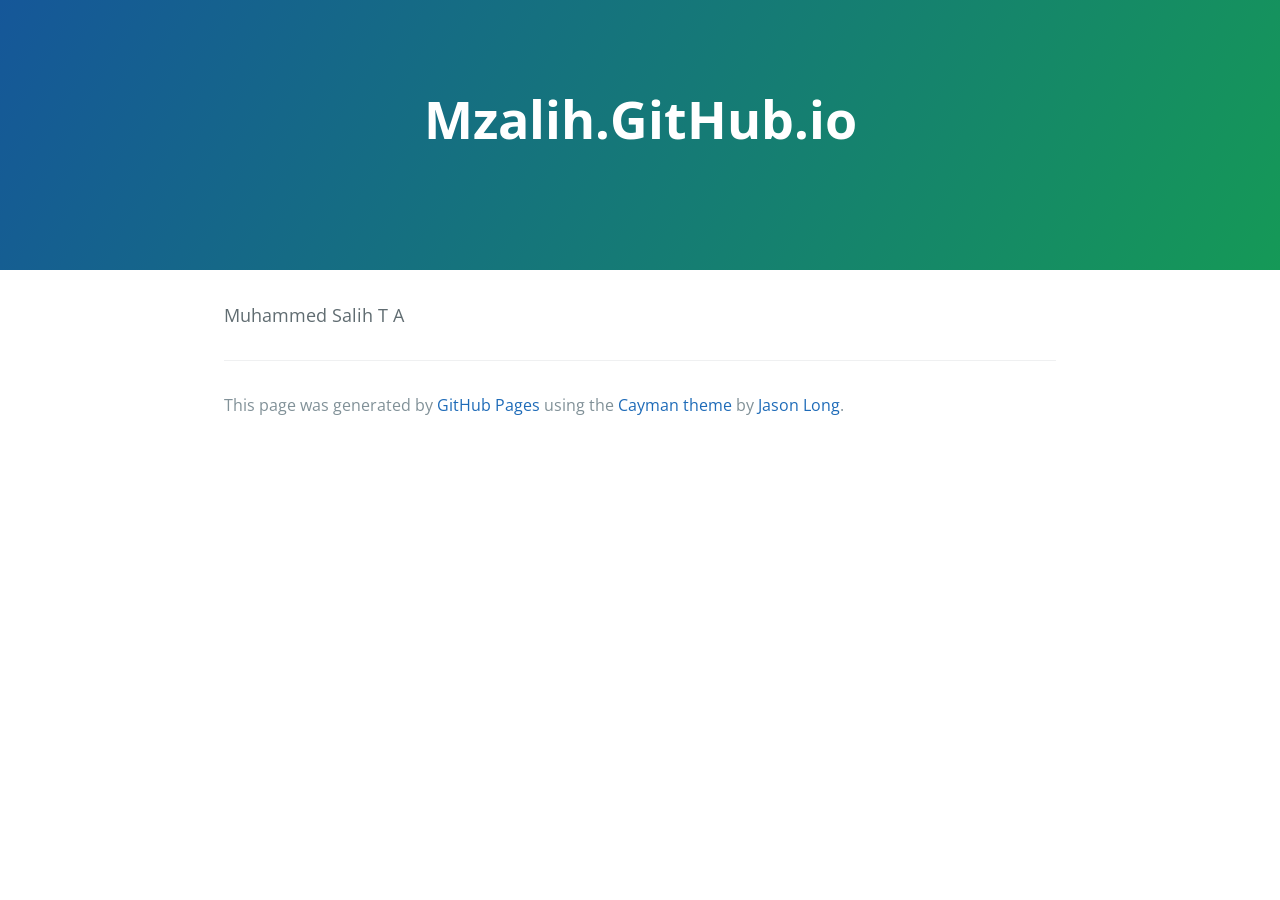
==== index.html @ c472699a "Replace master branch with page content via GitHub" ====
<!DOCTYPE html>
<html lang="en-us">
  <head>
    <meta charset="UTF-8">
    <title>Mzalih.GitHub.io by mzalih</title>
    <meta name="viewport" content="width=device-width, initial-scale=1">
    <link rel="stylesheet" type="text/css" href="stylesheets/normalize.css" media="screen">
    <link href='https://fonts.googleapis.com/css?family=Open+Sans:400,700' rel='stylesheet' type='text/css'>
    <link rel="stylesheet" type="text/css" href="stylesheets/stylesheet.css" media="screen">
    <link rel="stylesheet" type="text/css" href="stylesheets/github-light.css" media="screen">
  </head>
  <body>
    <section class="page-header">
      <h1 class="project-name">Mzalih.GitHub.io</h1>
      <h2 class="project-tagline"></h2>
    </section>

    <section class="main-content">
      <p>Muhammed Salih T A</p>

      <footer class="site-footer">

        <span class="site-footer-credits">This page was generated by <a href="https://pages.github.com">GitHub Pages</a> using the <a href="https://github.com/jasonlong/cayman-theme">Cayman theme</a> by <a href="https://twitter.com/jasonlong">Jason Long</a>.</span>
      </footer>

    </section>

  
  </body>
</html>
---- stylesheets/stylesheet.css ----
* {
  box-sizing: border-box; }

body {
  padding: 0;
  margin: 0;
  font-family: "Open Sans", "Helvetica Neue", Helvetica, Arial, sans-serif;
  font-size: 16px;
  line-height: 1.5;
  color: #606c71; }

a {
  color: #1e6bb8;
  text-decoration: none; }
  a:hover {
    text-decoration: underline; }

.btn {
  display: inline-block;
  margin-bottom: 1rem;
  color: rgba(255, 255, 255, 0.7);
  background-color: rgba(255, 255, 255, 0.08);
  border-color: rgba(255, 255, 255, 0.2);
  border-style: solid;
  border-width: 1px;
  border-radius: 0.3rem;
  transition: color 0.2s, background-color 0.2s, border-color 0.2s; }
  .btn + .btn {
    margin-left: 1rem; }

.btn:hover {
  color: rgba(255, 255, 255, 0.8);
  text-decoration: none;
  background-color: rgba(255, 255, 255, 0.2);
  border-color: rgba(255, 255, 255, 0.3); }

@media screen and (min-width: 64em) {
  .btn {
    padding: 0.75rem 1rem; } }

@media screen and (min-width: 42em) and (max-width: 64em) {
  .btn {
    padding: 0.6rem 0.9rem;
    font-size: 0.9rem; } }

@media screen and (max-width: 42em) {
  .btn {
    display: block;
    width: 100%;
    padding: 0.75rem;
    font-size: 0.9rem; }
    .btn + .btn {
      margin-top: 1rem;
      margin-left: 0; } }

.page-header {
  color: #fff;
  text-align: center;
  background-color: #159957;
  background-image: linear-gradient(120deg, #155799, #159957); }

@media screen and (min-width: 64em) {
  .page-header {
    padding: 5rem 6rem; } }

@media screen and (min-width: 42em) and (max-width: 64em) {
  .page-header {
    padding: 3rem 4rem; } }

@media screen and (max-width: 42em) {
  .page-header {
    padding: 2rem 1rem; } }

.project-name {
  margin-top: 0;
  margin-bottom: 0.1rem; }

@media screen and (min-width: 64em) {
  .project-name {
    font-size: 3.25rem; } }

@media screen and (min-width: 42em) and (max-width: 64em) {
  .project-name {
    font-size: 2.25rem; } }

@media screen and (max-width: 42em) {
  .project-name {
    font-size: 1.75rem; } }

.project-tagline {
  margin-bottom: 2rem;
  font-weight: normal;
  opacity: 0.7; }

@media screen and (min-width: 64em) {
  .project-tagline {
    font-size: 1.25rem; } }

@media screen and (min-width: 42em) and (max-width: 64em) {
  .project-tagline {
    font-size: 1.15rem; } }

@media screen and (max-width: 42em) {
  .project-tagline {
    font-size: 1rem; } }

.main-content :first-child {
  margin-top: 0; }
.main-content img {
  max-width: 100%; }
.main-content h1, .main-content h2, .main-content h3, .main-content h4, .main-content h5, .main-content h6 {
  margin-top: 2rem;
  margin-bottom: 1rem;
  font-weight: normal;
  color: #159957; }
.main-content p {
  margin-bottom: 1em; }
.main-content code {
  padding: 2px 4px;
  font-family: Consolas, "Liberation Mono", Menlo, Courier, monospace;
  font-size: 0.9rem;
  color: #383e41;
  background-color: #f3f6fa;
  border-radius: 0.3rem; }
.main-content pre {
  padding: 0.8rem;
  margin-top: 0;
  margin-bottom: 1rem;
  font: 1rem Consolas, "Liberation Mono", Menlo, Courier, monospace;
  color: #567482;
  word-wrap: normal;
  background-color: #f3f6fa;
  border: solid 1px #dce6f0;
  border-radius: 0.3rem; }
  .main-content pre > code {
    padding: 0;
    margin: 0;
    font-size: 0.9rem;
    color: #567482;
    word-break: normal;
    white-space: pre;
    background: transparent;
    border: 0; }
.main-content .highlight {
  margin-bottom: 1rem; }
  .main-content .highlight pre {
    margin-bottom: 0;
    word-break: normal; }
.main-content .highlight pre, .main-content pre {
  padding: 0.8rem;
  overflow: auto;
  font-size: 0.9rem;
  line-height: 1.45;
  border-radius: 0.3rem; }
.main-content pre code, .main-content pre tt {
  display: inline;
  max-width: initial;
  padding: 0;
  margin: 0;
  overflow: initial;
  line-height: inherit;
  word-wrap: normal;
  background-color: transparent;
  border: 0; }
  .main-content pre code:before, .main-content pre code:after, .main-content pre tt:before, .main-content pre tt:after {
    content: normal; }
.main-content ul, .main-content ol {
  margin-top: 0; }
.main-content blockquote {
  padding: 0 1rem;
  margin-left: 0;
  color: #819198;
  border-left: 0.3rem solid #dce6f0; }
  .main-content blockquote > :first-child {
    margin-top: 0; }
  .main-content blockquote > :last-child {
    margin-bottom: 0; }
.main-content table {
  display: block;
  width: 100%;
  overflow: auto;
  word-break: normal;
  word-break: keep-all; }
  .main-content table th {
    font-weight: bold; }
  .main-content table th, .main-content table td {
    padding: 0.5rem 1rem;
    border: 1px solid #e9ebec; }
.main-content dl {
  padding: 0; }
  .main-content dl dt {
    padding: 0;
    margin-top: 1rem;
    font-size: 1rem;
    font-weight: bold; }
  .main-content dl dd {
    padding: 0;
    margin-bottom: 1rem; }
.main-content hr {
  height: 2px;
  padding: 0;
  margin: 1rem 0;
  background-color: #eff0f1;
  border: 0; }

@media screen and (min-width: 64em) {
  .main-content {
    max-width: 64rem;
    padding: 2rem 6rem;
    margin: 0 auto;
    font-size: 1.1rem; } }

@media screen and (min-width: 42em) and (max-width: 64em) {
  .main-content {
    padding: 2rem 4rem;
    font-size: 1.1rem; } }

@media screen and (max-width: 42em) {
  .main-content {
    padding: 2rem 1rem;
    font-size: 1rem; } }

.site-footer {
  padding-top: 2rem;
  margin-top: 2rem;
  border-top: solid 1px #eff0f1; }

.site-footer-owner {
  display: block;
  font-weight: bold; }

.site-footer-credits {
  color: #819198; }

@media screen and (min-width: 64em) {
  .site-footer {
    font-size: 1rem; } }

@media screen and (min-width: 42em) and (max-width: 64em) {
  .site-footer {
    font-size: 1rem; } }

@media screen and (max-width: 42em) {
  .site-footer {
    font-size: 0.9rem; } }
---- stylesheets/github-light.css ----
/*
The MIT License (MIT)

Copyright (c) 2015 GitHub, Inc.

Permission is hereby granted, free of charge, to any person obtaining a copy
of this software and associated documentation files (the "Software"), to deal
in the Software without restriction, including without limitation the rights
to use, copy, modify, merge, publish, distribute, sublicense, and/or sell
copies of the Software, and to permit persons to whom the Software is
furnished to do so, subject to the following conditions:

The above copyright notice and this permission notice shall be included in all
copies or substantial portions of the Software.

THE SOFTWARE IS PROVIDED "AS IS", WITHOUT WARRANTY OF ANY KIND, EXPRESS OR
IMPLIED, INCLUDING BUT NOT LIMITED TO THE WARRANTIES OF MERCHANTABILITY,
FITNESS FOR A PARTICULAR PURPOSE AND NONINFRINGEMENT. IN NO EVENT SHALL THE
AUTHORS OR COPYRIGHT HOLDERS BE LIABLE FOR ANY CLAIM, DAMAGES OR OTHER
LIABILITY, WHETHER IN AN ACTION OF CONTRACT, TORT OR OTHERWISE, ARISING FROM,
OUT OF OR IN CONNECTION WITH THE SOFTWARE OR THE USE OR OTHER DEALINGS IN THE
SOFTWARE.

*/

.pl-c /* comment */ {
  color: #969896;
}

.pl-c1      /* constant, markup.raw, meta.diff.header, meta.module-reference, meta.property-name, support, support.constant, support.variable, variable.other.constant */,
.pl-s .pl-v /* string variable */ {
  color: #0086b3;
}

.pl-e  /* entity */,
.pl-en /* entity.name */ {
  color: #795da3;
}

.pl-s .pl-s1 /* string source */,
.pl-smi      /* storage.modifier.import, storage.modifier.package, storage.type.java, variable.other, variable.parameter.function */ {
  color: #333;
}

.pl-ent /* entity.name.tag */ {
  color: #63a35c;
}

.pl-k /* keyword, storage, storage.type */ {
  color: #a71d5d;
}

.pl-pds              /* punctuation.definition.string, string.regexp.character-class */,
.pl-s                /* string */,
.pl-s .pl-pse .pl-s1 /* string punctuation.section.embedded source */,
.pl-sr               /* string.regexp */,
.pl-sr .pl-cce       /* string.regexp constant.character.escape */,
.pl-sr .pl-sra       /* string.regexp string.regexp.arbitrary-repitition */,
.pl-sr .pl-sre       /* string.regexp source.ruby.embedded */ {
  color: #183691;
}

.pl-v /* variable */ {
  color: #ed6a43;
}

.pl-id /* invalid.deprecated */ {
  color: #b52a1d;
}

.pl-ii /* invalid.illegal */ {
  background-color: #b52a1d;
  color: #f8f8f8;
}

.pl-sr .pl-cce /* string.regexp constant.character.escape */ {
  color: #63a35c;
  font-weight: bold;
}

.pl-ml /* markup.list */ {
  color: #693a17;
}

.pl-mh        /* markup.heading */,
.pl-mh .pl-en /* markup.heading entity.name */,
.pl-ms        /* meta.separator */ {
  color: #1d3e81;
  font-weight: bold;
}

.pl-mq /* markup.quote */ {
  color: #008080;
}

.pl-mi /* markup.italic */ {
  color: #333;
  font-style: italic;
}

.pl-mb /* markup.bold */ {
  color: #333;
  font-weight: bold;
}

.pl-md /* markup.deleted, meta.diff.header.from-file */ {
  background-color: #ffecec;
  color: #bd2c00;
}

.pl-mi1 /* markup.inserted, meta.diff.header.to-file */ {
  background-color: #eaffea;
  color: #55a532;
}

.pl-mdr /* meta.diff.range */ {
  color: #795da3;
  font-weight: bold;
}

.pl-mo /* meta.output */ {
  color: #1d3e81;
}
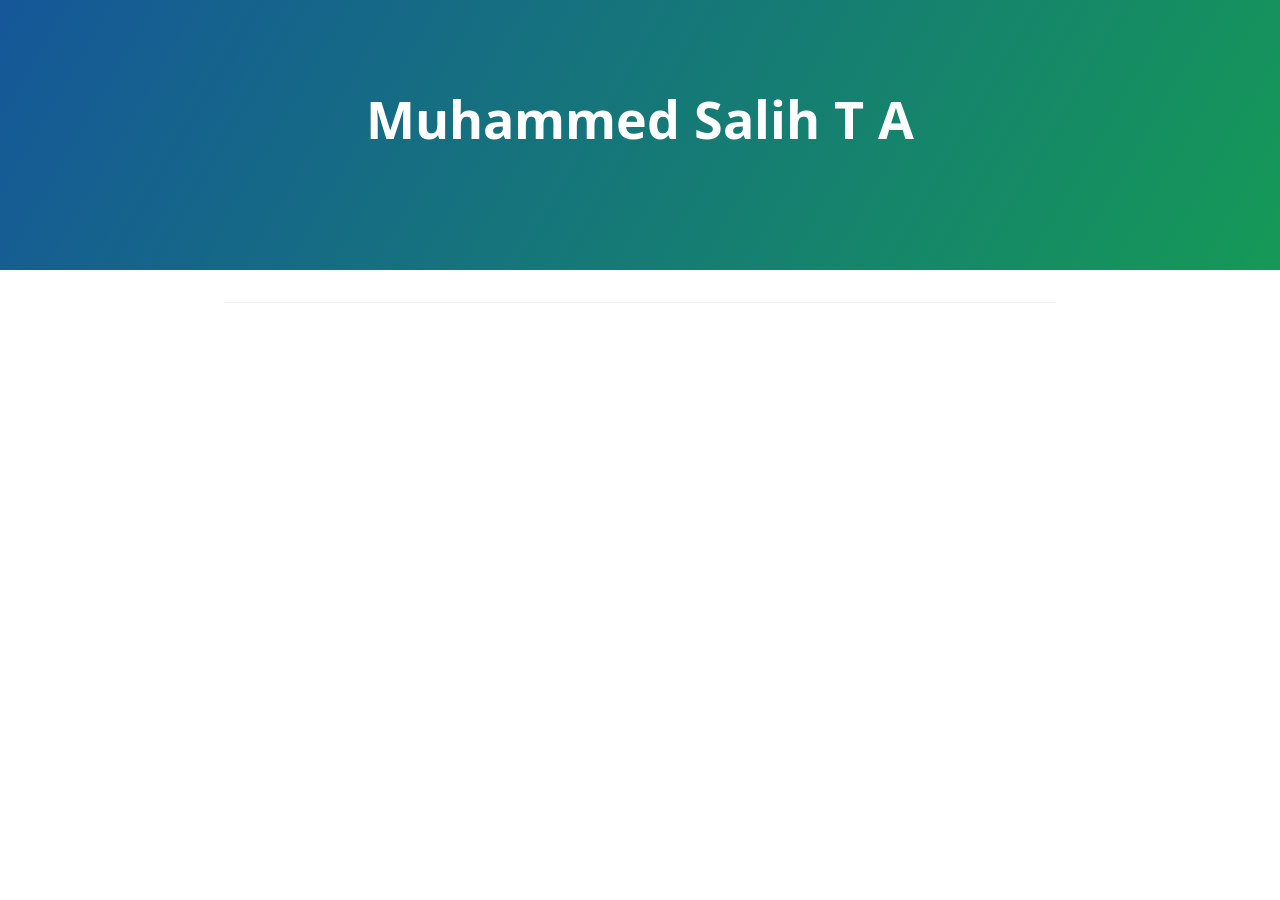
==== commit b3d79d7a: "Update index.html" ====
--- a/index.html
+++ b/index.html
@@ -11,16 +11,14 @@
   </head>
   <body>
     <section class="page-header">
-      <h1 class="project-name">Mzalih.GitHub.io</h1>
+      <h1 class="project-name">Muhammed Salih T A</h1>
       <h2 class="project-tagline"></h2>
     </section>
 
     <section class="main-content">
-      <p>Muhammed Salih T A</p>
-
+     
       <footer class="site-footer">
 
-        <span class="site-footer-credits">This page was generated by <a href="https://pages.github.com">GitHub Pages</a> using the <a href="https://github.com/jasonlong/cayman-theme">Cayman theme</a> by <a href="https://twitter.com/jasonlong">Jason Long</a>.</span>
       </footer>
 
     </section>
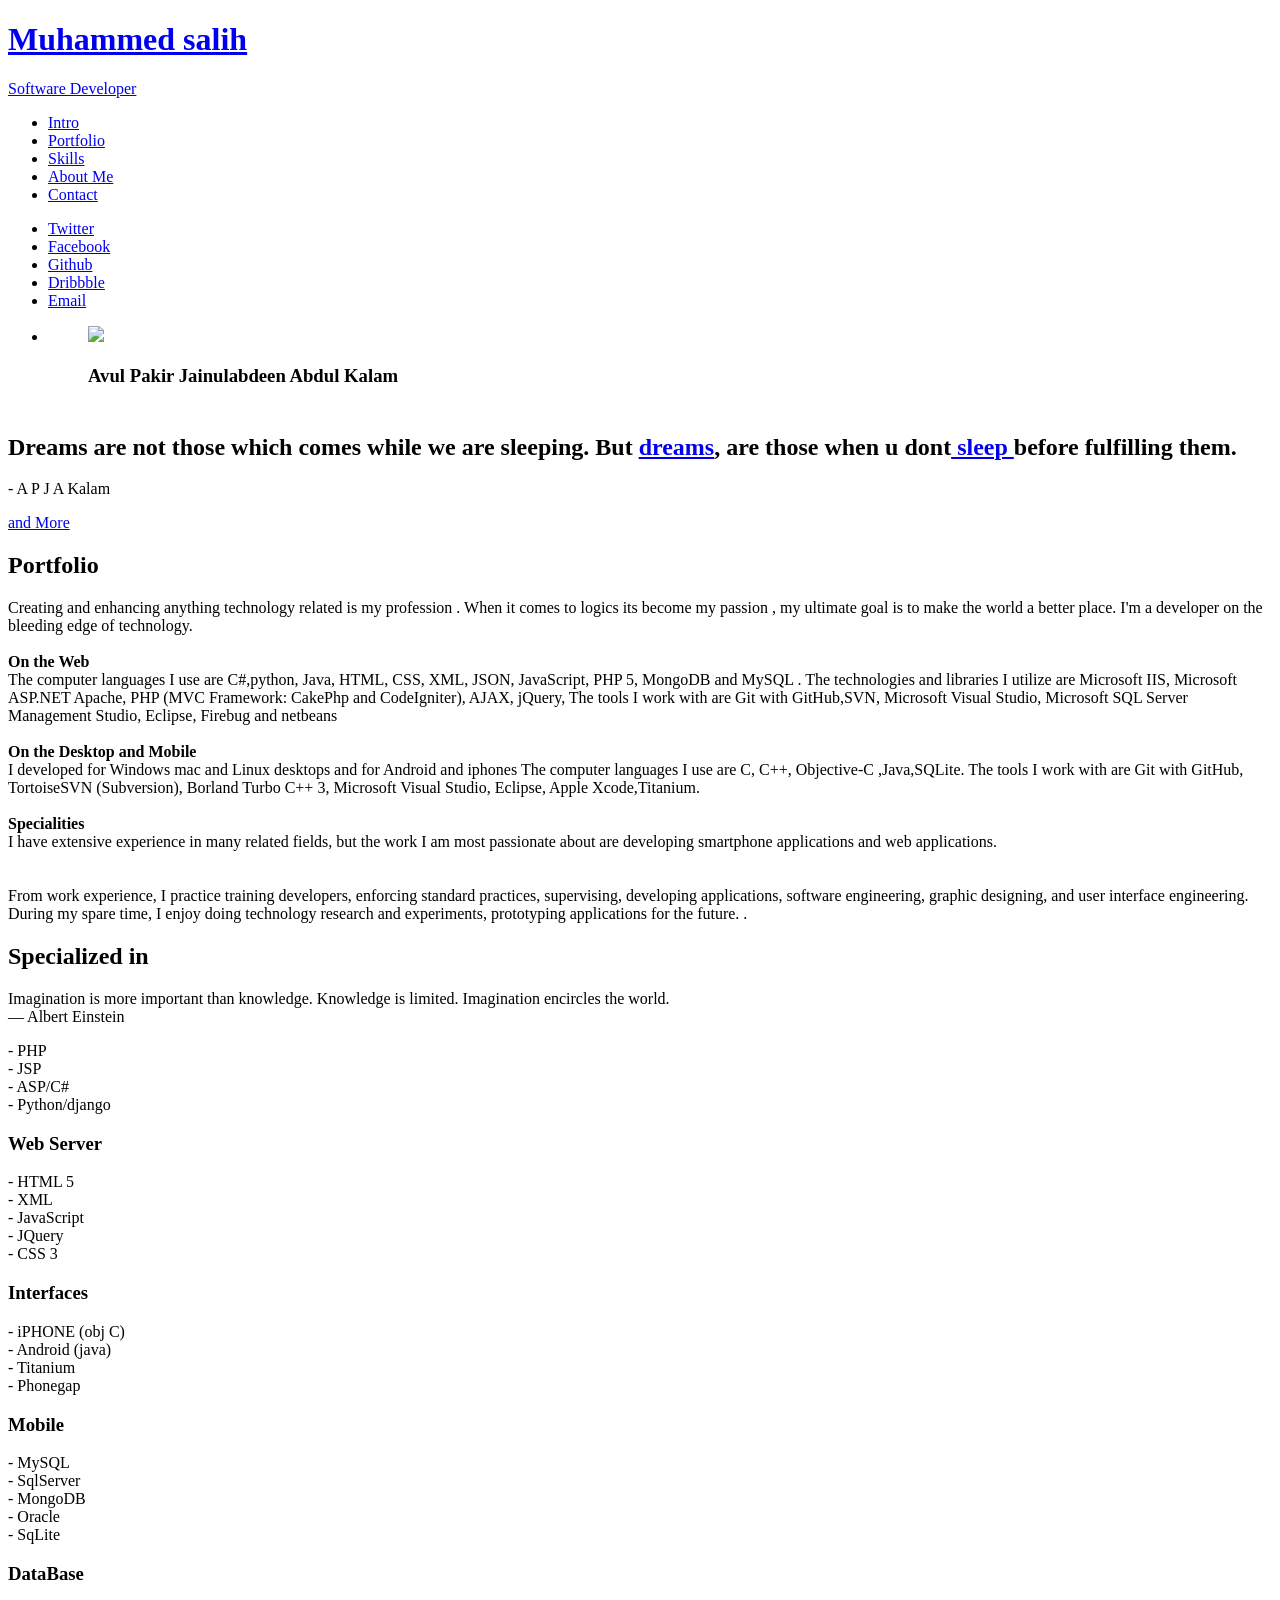
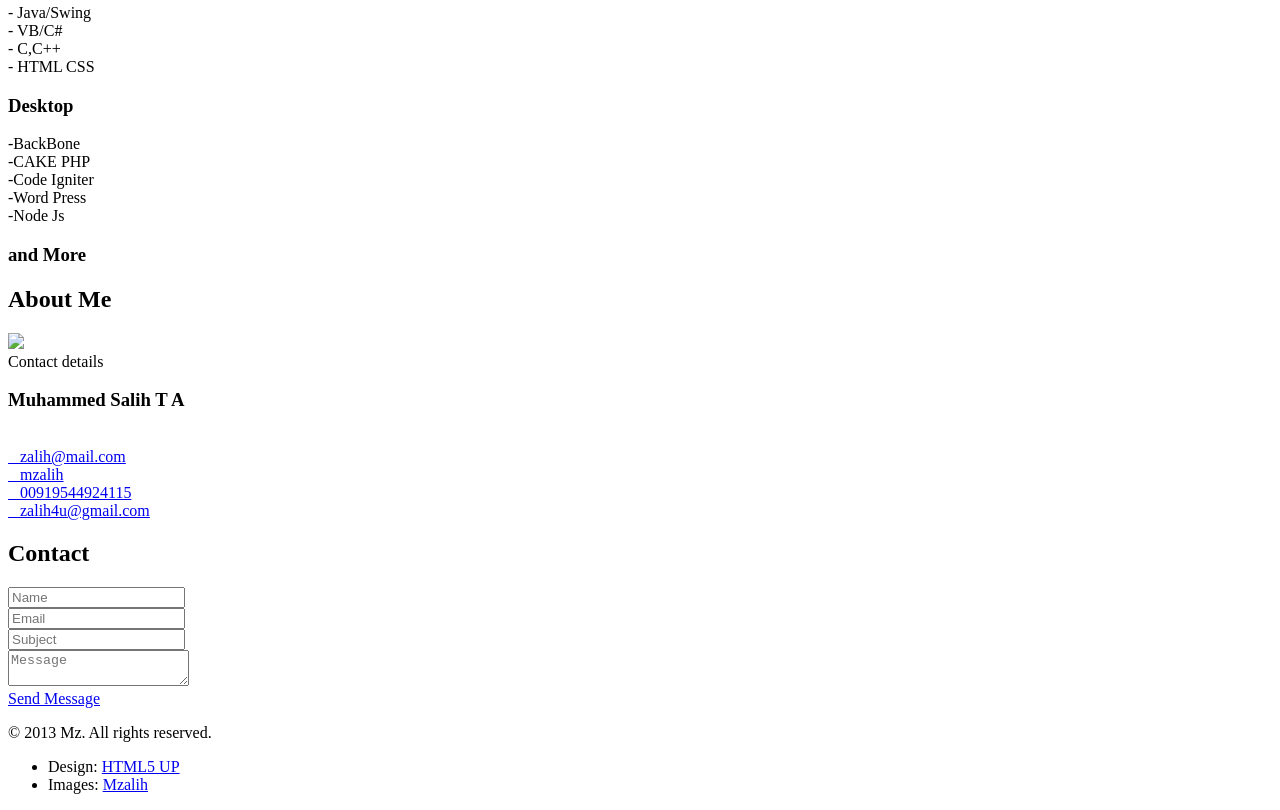
==== commit 7dacbb92: "Update index.html" ====
--- a/index.html
+++ b/index.html
@@ -1,28 +1,333 @@
-<!DOCTYPE html>
-<html lang="en-us">
-  <head>
-    <meta charset="UTF-8">
-    <title>Mzalih.GitHub.io by mzalih</title>
-    <meta name="viewport" content="width=device-width, initial-scale=1">
-    <link rel="stylesheet" type="text/css" href="stylesheets/normalize.css" media="screen">
-    <link href='https://fonts.googleapis.com/css?family=Open+Sans:400,700' rel='stylesheet' type='text/css'>
-    <link rel="stylesheet" type="text/css" href="stylesheets/stylesheet.css" media="screen">
-    <link rel="stylesheet" type="text/css" href="stylesheets/github-light.css" media="screen">
-  </head>
-  <body>
-    <section class="page-header">
-      <h1 class="project-name">Muhammed Salih T A</h1>
-      <h2 class="project-tagline"></h2>
-    </section>
-
-    <section class="main-content">
-     
-      <footer class="site-footer">
-
-      </footer>
-
-    </section>
-
-  
-  </body>
+<!DOCTYPE HTML>
+<!--
+	Prologue 1.1 by HTML5 UP
+	html5up.net | @n33co
+	Free for personal and commercial use under the CCA 3.0 license (html5up.net/license)
+-->
+<html background="#000">
+	<head>
+		<title>Muhammed Salih</title>
+		<meta http-equiv="content-type" content="text/html; charset=utf-8" />
+		<meta name="description" content="A passionate developers Portfolio" />
+		<meta name="keywords" content="zalih,Muhammed Zalih,Salih,Muhammed Salih,iphone Developer,Android Developer,Salu,Thanangattil" />
+		<link rel="apple-touch-icon" sizes="57x57" href="/apple-icon-57x57.png">
+<link rel="apple-touch-icon" sizes="60x60" href="/apple-icon-60x60.png">
+<link rel="apple-touch-icon" sizes="72x72" href="/apple-icon-72x72.png">
+<link rel="apple-touch-icon" sizes="76x76" href="/apple-icon-76x76.png">
+<link rel="apple-touch-icon" sizes="114x114" href="/apple-icon-114x114.png">
+<link rel="apple-touch-icon" sizes="120x120" href="/apple-icon-120x120.png">
+<link rel="apple-touch-icon" sizes="144x144" href="/apple-icon-144x144.png">
+<link rel="apple-touch-icon" sizes="152x152" href="/apple-icon-152x152.png">
+<link rel="apple-touch-icon" sizes="180x180" href="/apple-icon-180x180.png">
+<link rel="icon" type="image/png" sizes="192x192"  href="/android-icon-192x192.png">
+<link rel="icon" type="image/png" sizes="32x32" href="/favicon-32x32.png">
+<link rel="icon" type="image/png" sizes="96x96" href="/favicon-96x96.png">
+<link rel="icon" type="image/png" sizes="16x16" href="/favicon-16x16.png">
+<link rel="manifest" href="/manifest.json">
+<meta name="msapplication-TileColor" content="#ffffff">
+<meta name="msapplication-TileImage" content="/ms-icon-144x144.png">
+<meta name="theme-color" content="#000000">
+		<link href="http://fonts.googleapis.com/css?family=Source+Sans+Pro:200,300,400,600" rel="stylesheet" type="text/css" />
+		<!--[if lte IE 8]><script src="js/html5shiv.js"></script><![endif]-->
+        <link rel="stylesheet" type="text/css" href="css/component.css" />
+		<script src="js/modernizr.custom.js"></script>
+		<script src="js/jquery.min.js"></script>
+		<script src="js/skel.min.js"></script>
+		<script src="js/skel-panels.min.js"></script>
+		<script src="js/init.js"></script>
+		<noscript>
+			<link rel="stylesheet" href="css/skel-noscript.css" />
+			<link rel="stylesheet" href="css/style.css" />
+			<link rel="stylesheet" href="css/style-wide.css" />
+		</noscript>
+		<!--[if lte IE 9]><link rel="stylesheet" href="css/ie9.css" /><![endif]-->
+		<!--[if lte IE 8]><link rel="stylesheet" href="css/ie8.css" /><![endif]-->
+	</head>
+	<body>
+
+		<!-- Header -->
+			<div id="header" class="skel-panels-fixed">
+
+				<div class="top">
+
+					<!-- Logo -->
+						<div id="logo"><a href="#top"><!--
+							<span class="image avatar48"><img src="images/avatar.jpg" alt="" /></span>-->
+							<h1 id="title">Muhammed salih</h1>
+							<span class="byline">Software Developer</span></a>
+						</div>
+
+					<!-- Nav -->
+						<nav id="nav">
+							<ul>
+								<li><a href="#top" id="top-link" class="skel-panels-ignoreHref"><span class="fa fa-home">Intro</span></a></li>
+								<li><a href="#portfolio" id="portfolio-link" class="skel-panels-ignoreHref"><span class="fa fa-th">Portfolio</span></a></li>
+                                <li><a href="#skills" id="skills-link" class="skel-panels-ignoreHref"><span class="fa fa-pencil">Skills</span></a></li>
+								<li><a href="#about" id="about-link" class="skel-panels-ignoreHref"><span class="fa fa-user">About Me</span></a></li>
+								<li><a href="#contact" id="contact-link" class="skel-panels-ignoreHref"><span class="fa fa-envelope">Contact</span></a></li>
+							</ul>
+						</nav>
+						
+				</div>
+				
+				<div class="bottom">
+
+					<!-- Social Icons -->
+						<ul class="icons">
+							<li><a href="http://twitter.com/mzalih" class="fa fa-twitter solo"><span>Twitter</span></a></li>
+							<li><a href="http://facebook.com/mzalih" class="fa fa-facebook solo"><span>Facebook</span></a></li>
+							<li><a href="http://github.com/mzalih" class="fa fa-github solo"><span>Github</span></a></li>
+							<li><a href="http://linkedin.com/in/mzalih" class="fa fa-linkedin solo"><span>Dribbble</span></a></li>
+							<li><a href="mailto:zalih@mail.com" class="fa fa-envelope solo"><span>Email</span></a></li>
+						</ul>
+				
+				</div>
+			
+			</div>
+
+		<!-- Main -->
+			<div id="main">
+			
+				<!-- Intro -->
+					
+                <section id="top" class="one">
+						<div class="container">
+<div style="
+    max-height: 250px;
+">
+                            <ul class="image featured grid cs-style-3">
+				<li>
+					<figure>
+					<!-- <img src="images/pic08.jpg" > -->
+						<img src="images/kalam2.png" >
+						<figcaption><h3>Avul Pakir Jainulabdeen Abdul Kalam</h3>
+							<!-- <h3>Muhammed Salih T A</h3> -->
+							<span></span>
+						</figcaption>
+					</figure>
+				</li>
+				
+			</ul></div>
+
+							<header>
+								<h2 class="alt"><br>Dreams are not those which comes while we are <strong>sleeping</strong>. But <a href="http://blog.zalih.com">dreams</a>, are those when u 
+								dont<a href="http://plus.zalih.com"> sleep </a>before fulfilling them.</h2>
+							</header>
+							
+							<p>- A P J A Kalam</p>
+
+							<footer>
+								<a href="#portfolio" class="button scrolly">and More</a>
+							</footer>
+
+						</div>
+					</section>
+					
+				<!-- Portfolio -->
+					<section id="portfolio" class="two">
+						<div class="container">
+					
+							<header>
+								<h2>Portfolio</h2>
+							</header>
+							
+							<p class ='left'>Creating and enhancing anything technology related is my profession . When it comes to logics its become my passion , my ultimate goal is to make the world a better place. I'm a developer on the bleeding edge of technology.
+<br><br>
+<strong> On the Web</strong>
+</br>
+The computer languages I use are C#,python, Java, HTML, CSS, XML, JSON, JavaScript, PHP 5, MongoDB and MySQL . The technologies and libraries I utilize are Microsoft IIS, Microsoft ASP.NET Apache, PHP (MVC Framework: CakePhp and CodeIgniter), AJAX, jQuery, The tools I work with are Git with GitHub,SVN, Microsoft Visual Studio, Microsoft SQL Server Management Studio, Eclipse, Firebug and netbeans
+
+<br><br>
+<strong >On the Desktop and Mobile</strong><br>
+
+I developed for Windows mac and Linux desktops and for Android and iphones The computer languages I use are C, C++, Objective-C ,Java,SQLite. The tools I work with are Git with GitHub, TortoiseSVN (Subversion), Borland Turbo C++ 3, Microsoft Visual Studio, Eclipse, Apple Xcode,Titanium.
+<br><br>
+<strong>
+Specialities</strong>
+</br>
+
+I have extensive experience in many related fields, but the work I am most passionate about are developing smartphone applications and web applications.
+<br><br>
+<strong></strong>
+</br>
+ From work experience, I practice training developers, enforcing standard practices, supervising, developing applications, software engineering, graphic designing, and user interface engineering. During my spare time, I enjoy doing technology research and experiments, prototyping applications for the future.
+.</p>
+ 
+						</div>
+					</section>
+
+
+				<!-- Skills Me -->
+					<section id="skills" class="three">
+						<div class="container">
+
+							<header>
+								<h2> Specialized in</h2>
+							</header>
+                            <p>Imagination is more important than knowledge. Knowledge is limited. Imagination encircles the world.<br>
+— Albert Einstein</p>
+							<div class="row">
+								<div class="4u">
+									<article class="item">
+                                      
+                                        - PHP <br>
+
+                                        - JSP <br>
+
+                                        - ASP/C# <br>
+
+                                        - Python/django 
+                                        
+										<header>
+											<h3>Web Server</h3>
+										</header>
+									</article>
+									<article class="item">
+										- HTML 5<br>
+
+                                        - XML<br>
+
+                                        - JavaScript<br>
+
+                                        - JQuery<br>
+
+                                        - CSS 3<br>
+										<header>
+											<h3>Interfaces</h3>
+										</header>
+									</article>
+								</div>
+								<div class="4u">
+									<article class="item">
+										- iPHONE (obj C)<br>
+                                        - Android (java)<br>
+                                        - Titanium<br>
+                                        - Phonegap<br>
+										<header>
+											<h3>Mobile</h3>
+										</header>
+									</article>
+                                    <article class="item">
+										- MySQL<br>
+
+                                        - SqlServer<br>
+
+                                        - MongoDB<br>
+
+                                        - Oracle<br>
+
+                                        - SqLite<br>
+										<header>
+											<h3>DataBase</h3>
+										</header>
+									</article>
+									
+								</div>
+								<div class="4u">
+									<article class="item">
+										- Java/Swing <br>
+
+                                        - VB/C#<br>
+
+                                        - C,C++<br>
+                                        - HTML CSS
+										<header>
+											<h3>Desktop</h3>
+										</header>
+									</article>
+									<article class="item">
+										-BackBone<br>
+                                        -CAKE PHP<br>
+                                        -Code Igniter<br>
+                                        -Word Press<br>
+                                        -Node Js<br>
+                                        
+										<header>
+											<h3>and More</h3>
+										</header>
+									</article>
+								</div>
+							</div>
+
+						</div>
+					</section>
+
+
+				<!-- About Me -->
+					<section id="about" class="four">
+						<div class="container">
+
+							<header>
+								<h2>About Me</h2>
+							</header>
+
+							
+							<div class="row half">
+                            	<div class="4u">    <article class="item">
+                            <img src="images/avatar.png"
+         onmouseover="this.src='images/avatar.jpg'"
+         onmouseout="this.src='images/avatar.png'">
+    </img></article></div>
+							<div class="8u" >	<article class="item">
+                                <header>Contact details</header>
+  <h3>Muhammed Salih T A</h3> <br>
+<a href="mailto:zalih@mail.com" class="fa fa-envelope solo"> &nbsp;&nbsp; zalih@mail.com</a><br>
+<a href="skype:mzalih?chat" class="fa fa-skype solo"> &nbsp;&nbsp; mzalih</a><br>
+<a href="tel://00919544924115" class="fa fa-phone solo"> &nbsp;&nbsp; 00919544924115</a><br>
+<a href="mailto:zalih4u@gmail.com" class="fa fa-exchange solo"> &nbsp;&nbsp;
+ zalih4u@gmail.com	</a></article></div></div>
+
+						</div>
+					</section>
+			
+				<!-- Contact -->
+					<section id="contact" class="five">
+						<div class="container">
+
+							<header>
+								<h2>Contact</h2>
+							</header>
+
+							
+							
+							<form method="post" action="contact.php">
+								<div class="row half">
+									<div class="6u"><input type="text" class="text" name="name" placeholder="Name" /></div>
+									<div class="6u"><input type="text" class="text" name="email" placeholder="Email" /></div>
+                                    </div>
+								<div class="row half">
+                                    <div class="12u"><input type="text" class="text" name="subject" placeholder="Subject" /></div>
+								</div>
+								<div class="row half">
+									<div class="12u">
+										<textarea name="message" placeholder="Message"></textarea>
+									</div>
+								</div>
+								<div class="row">
+									<div class="12u">
+										<a href="#" class="button submit">Send Message</a>
+									</div>
+								</div>
+							</form>
+
+						</div>
+					</section>
+			
+			</div>
+
+		<!-- Footer -->
+			<div id="footer">
+			<script src="js/toucheffects.js"></script>	
+				<!-- Copyright -->
+					<div class="copyright">
+						<p>&copy; 2013 Mz. All rights reserved.</p>
+						<ul class="menu">
+							<li>Design: <a href="http://html5up.net">HTML5 UP</a></li>
+							<li>Images: <a href="#">Mzalih</a></li>
+						</ul>
+					</div>
+				
+			</div>
+
+	</body>
 </html>
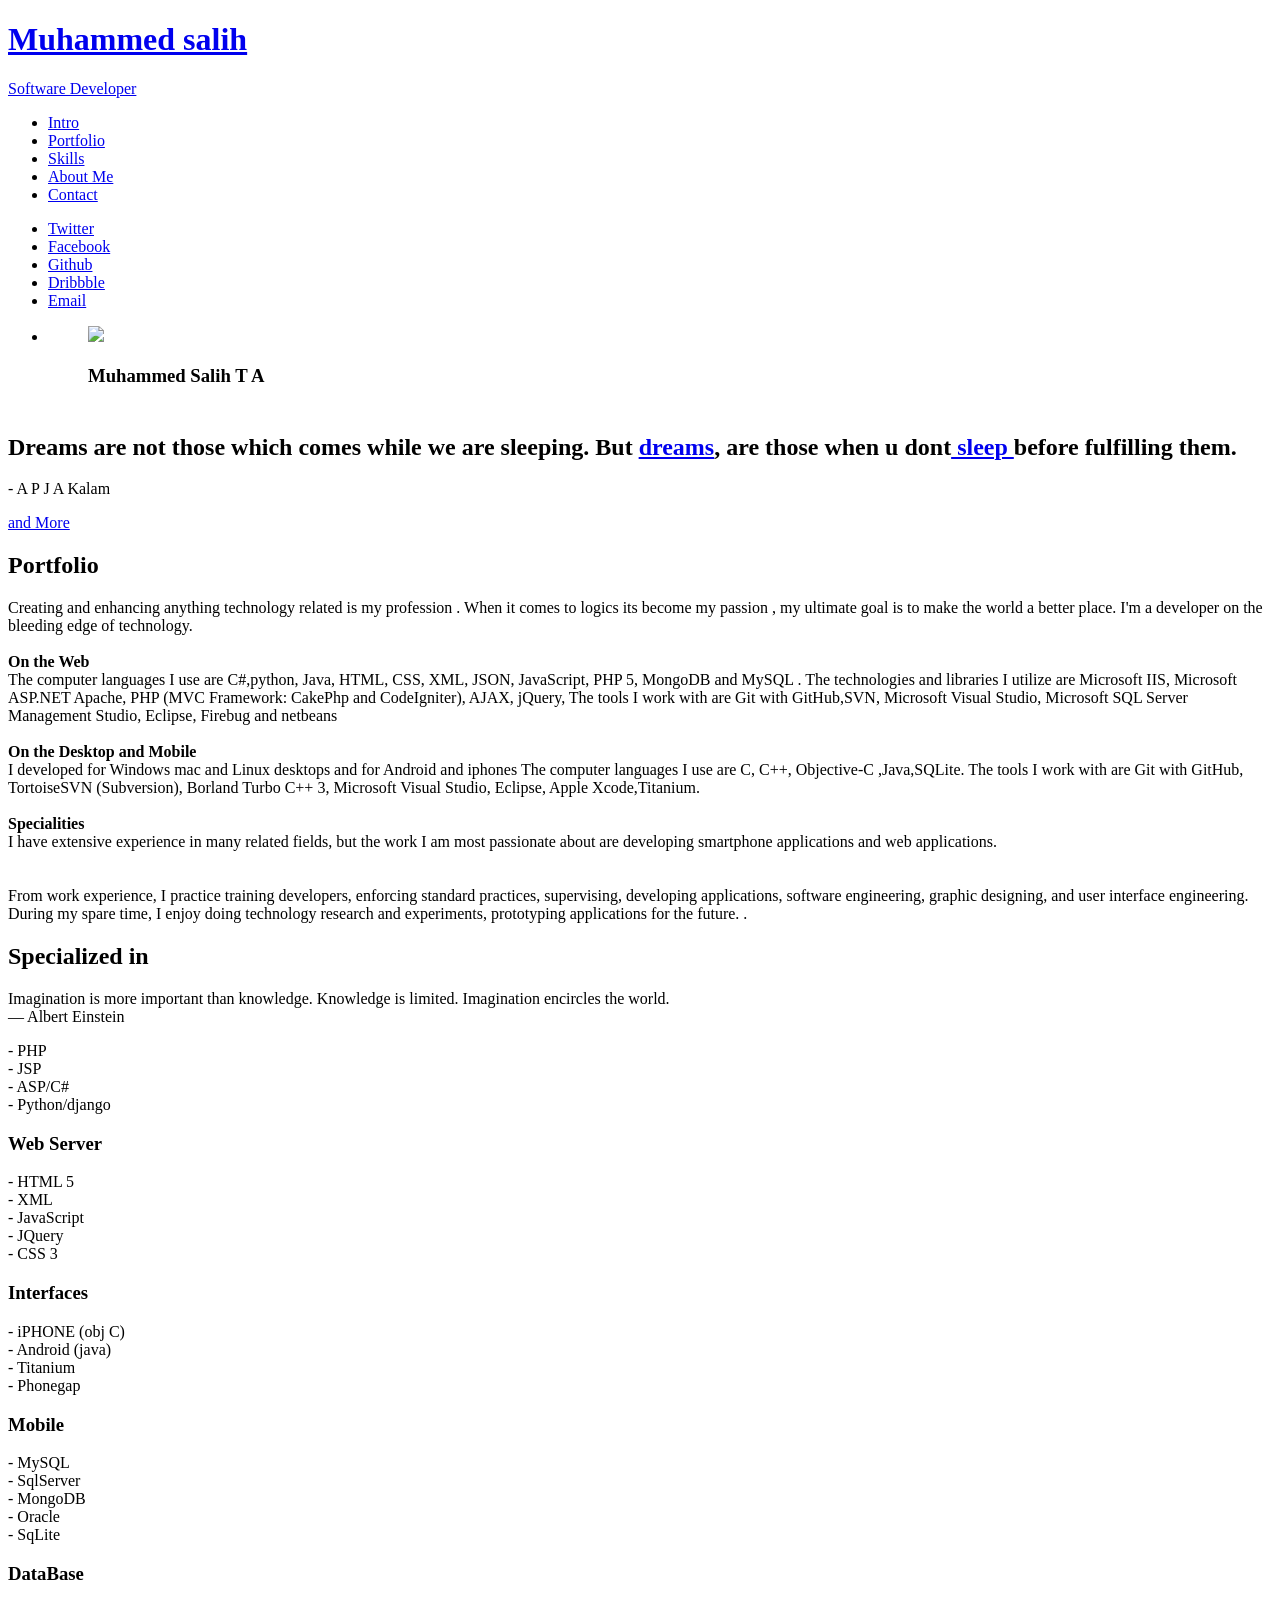
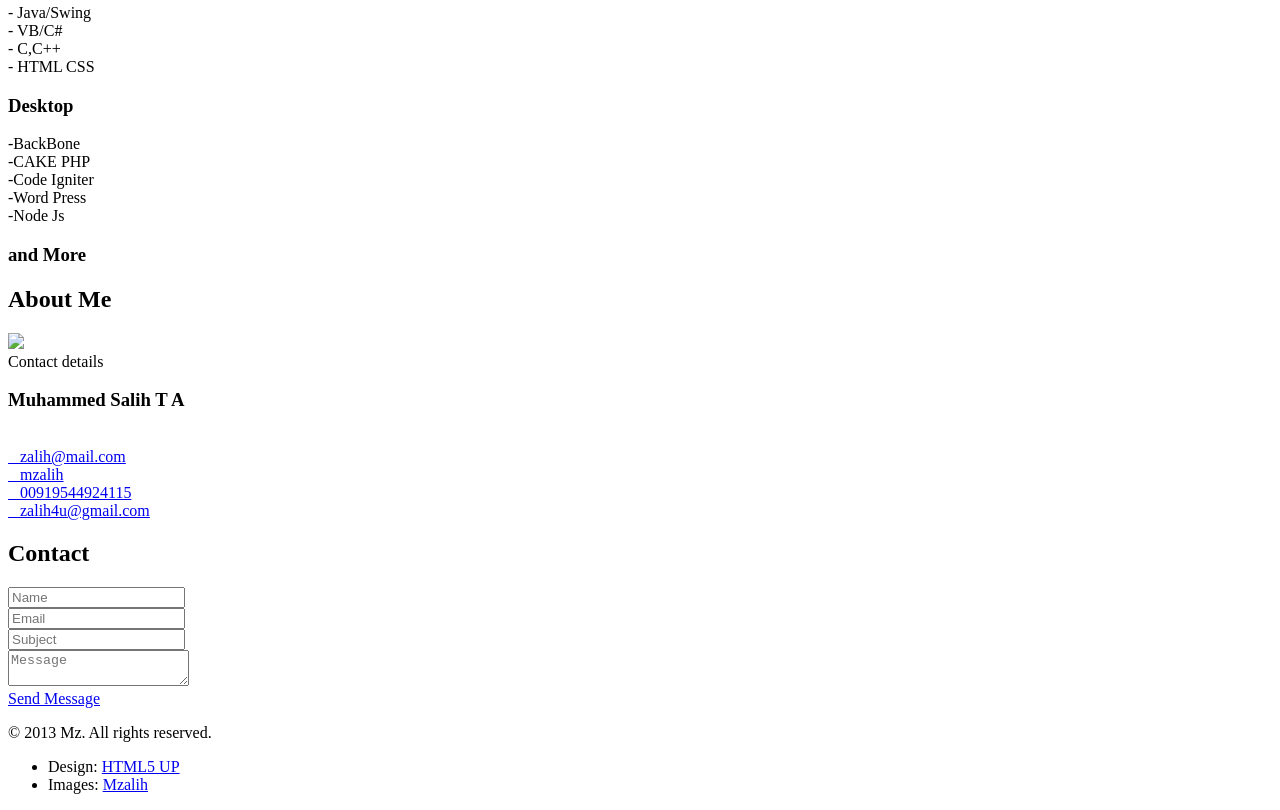
==== commit a71971da: "Update index.html" ====
--- a/index.html
+++ b/index.html
@@ -30,15 +30,15 @@
 		<link href="http://fonts.googleapis.com/css?family=Source+Sans+Pro:200,300,400,600" rel="stylesheet" type="text/css" />
 		<!--[if lte IE 8]><script src="js/html5shiv.js"></script><![endif]-->
         <link rel="stylesheet" type="text/css" href="css/component.css" />
-		<script src="js/modernizr.custom.js"></script>
-		<script src="js/jquery.min.js"></script>
-		<script src="js/skel.min.js"></script>
-		<script src="js/skel-panels.min.js"></script>
-		<script src="js/init.js"></script>
+		<script src="http://zalih.com/js/modernizr.custom.js"></script>
+		<script src="http://zalih.com/js/jquery.min.js"></script>
+		<script src="http://zalih.com/js/skel.min.js"></script>
+		<script src="http://zalih.com/js/skel-panels.min.js"></script>
+		<script src="http://zalih.com/js/init.js"></script>
 		<noscript>
-			<link rel="stylesheet" href="css/skel-noscript.css" />
-			<link rel="stylesheet" href="css/style.css" />
-			<link rel="stylesheet" href="css/style-wide.css" />
+			<link rel="stylesheet" href="http://zalih.com/css/skel-noscript.css" />
+			<link rel="stylesheet" href="http://zalih.com/css/style.css" />
+			<link rel="stylesheet" href="http://zalih.com/css/style-wide.css" />
 		</noscript>
 		<!--[if lte IE 9]><link rel="stylesheet" href="css/ie9.css" /><![endif]-->
 		<!--[if lte IE 8]><link rel="stylesheet" href="css/ie8.css" /><![endif]-->
@@ -98,10 +98,9 @@
                             <ul class="image featured grid cs-style-3">
 				<li>
 					<figure>
-					<!-- <img src="images/pic08.jpg" > -->
-						<img src="images/kalam2.png" >
-						<figcaption><h3>Avul Pakir Jainulabdeen Abdul Kalam</h3>
-							<!-- <h3>Muhammed Salih T A</h3> -->
+				 <img src="http://zalih.com/images/pic08.jpg" >
+					
+						 <h3>Muhammed Salih T A</h3>
 							<span></span>
 						</figcaption>
 					</figure>
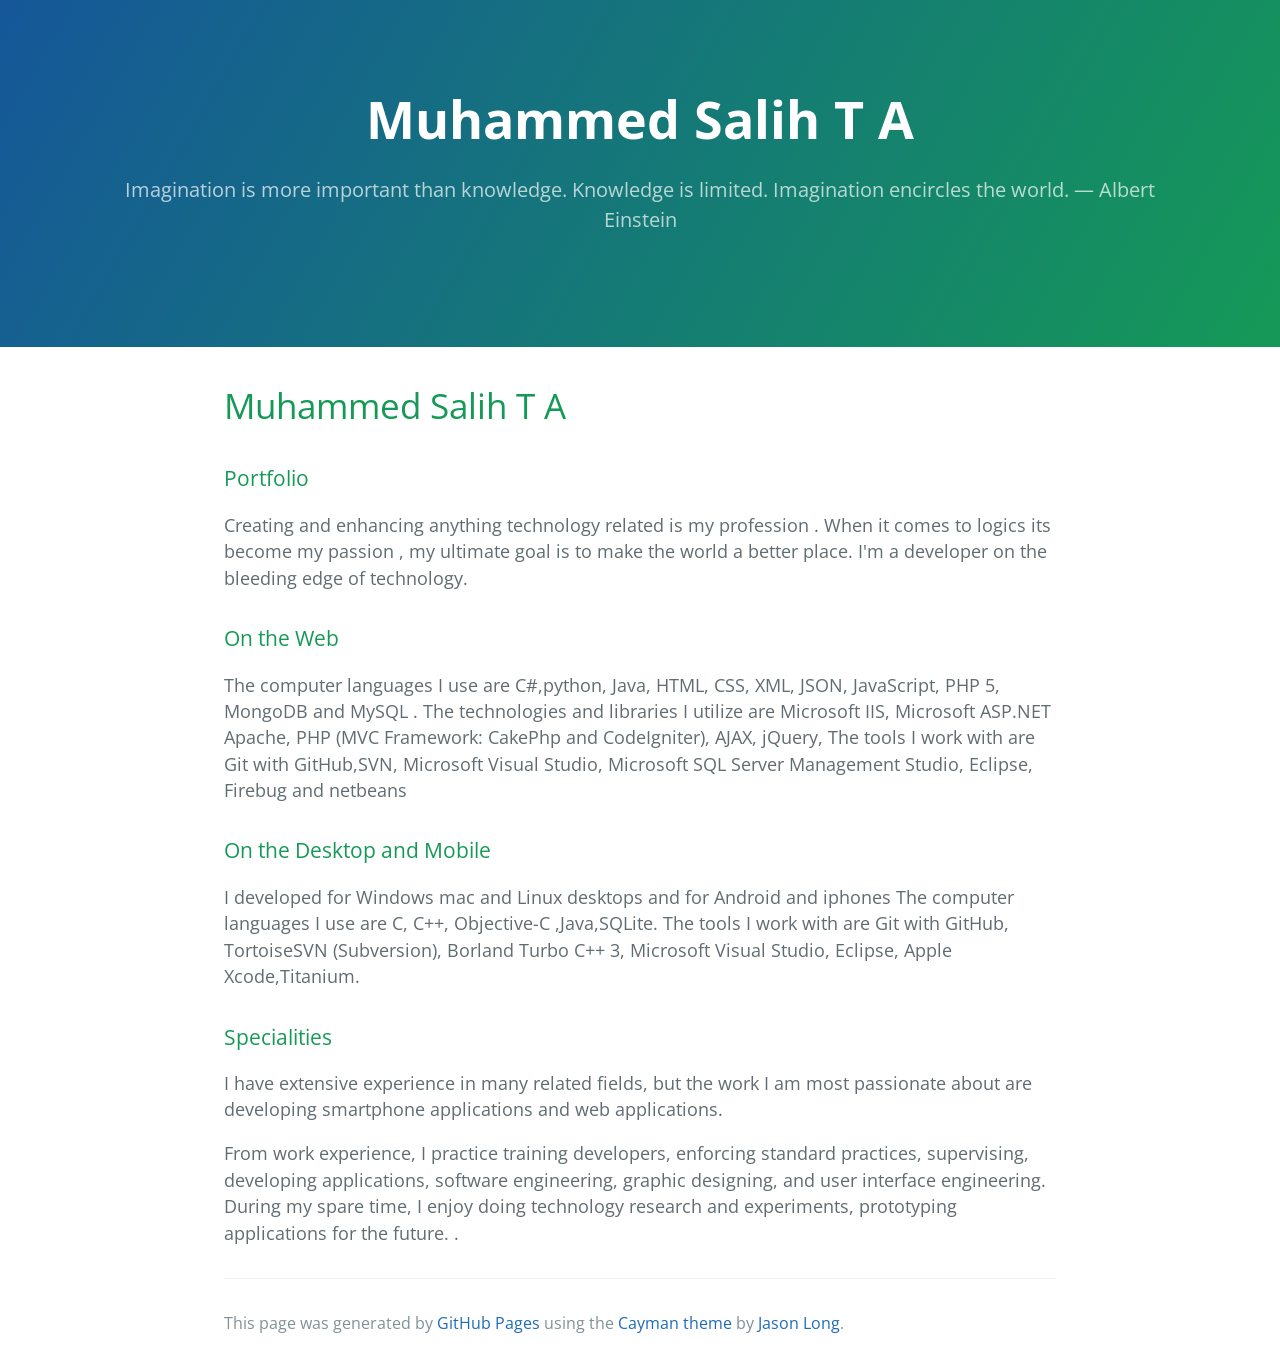
==== commit 171783dd: "Replace master branch with page content via GitHub" ====
--- a/index.html
+++ b/index.html
@@ -1,332 +1,53 @@
-<!DOCTYPE HTML>
-<!--
-	Prologue 1.1 by HTML5 UP
-	html5up.net | @n33co
-	Free for personal and commercial use under the CCA 3.0 license (html5up.net/license)
--->
-<html background="#000">
-	<head>
-		<title>Muhammed Salih</title>
-		<meta http-equiv="content-type" content="text/html; charset=utf-8" />
-		<meta name="description" content="A passionate developers Portfolio" />
-		<meta name="keywords" content="zalih,Muhammed Zalih,Salih,Muhammed Salih,iphone Developer,Android Developer,Salu,Thanangattil" />
-		<link rel="apple-touch-icon" sizes="57x57" href="/apple-icon-57x57.png">
-<link rel="apple-touch-icon" sizes="60x60" href="/apple-icon-60x60.png">
-<link rel="apple-touch-icon" sizes="72x72" href="/apple-icon-72x72.png">
-<link rel="apple-touch-icon" sizes="76x76" href="/apple-icon-76x76.png">
-<link rel="apple-touch-icon" sizes="114x114" href="/apple-icon-114x114.png">
-<link rel="apple-touch-icon" sizes="120x120" href="/apple-icon-120x120.png">
-<link rel="apple-touch-icon" sizes="144x144" href="/apple-icon-144x144.png">
-<link rel="apple-touch-icon" sizes="152x152" href="/apple-icon-152x152.png">
-<link rel="apple-touch-icon" sizes="180x180" href="/apple-icon-180x180.png">
-<link rel="icon" type="image/png" sizes="192x192"  href="/android-icon-192x192.png">
-<link rel="icon" type="image/png" sizes="32x32" href="/favicon-32x32.png">
-<link rel="icon" type="image/png" sizes="96x96" href="/favicon-96x96.png">
-<link rel="icon" type="image/png" sizes="16x16" href="/favicon-16x16.png">
-<link rel="manifest" href="/manifest.json">
-<meta name="msapplication-TileColor" content="#ffffff">
-<meta name="msapplication-TileImage" content="/ms-icon-144x144.png">
-<meta name="theme-color" content="#000000">
-		<link href="http://fonts.googleapis.com/css?family=Source+Sans+Pro:200,300,400,600" rel="stylesheet" type="text/css" />
-		<!--[if lte IE 8]><script src="js/html5shiv.js"></script><![endif]-->
-        <link rel="stylesheet" type="text/css" href="css/component.css" />
-		<script src="http://zalih.com/js/modernizr.custom.js"></script>
-		<script src="http://zalih.com/js/jquery.min.js"></script>
-		<script src="http://zalih.com/js/skel.min.js"></script>
-		<script src="http://zalih.com/js/skel-panels.min.js"></script>
-		<script src="http://zalih.com/js/init.js"></script>
-		<noscript>
-			<link rel="stylesheet" href="http://zalih.com/css/skel-noscript.css" />
-			<link rel="stylesheet" href="http://zalih.com/css/style.css" />
-			<link rel="stylesheet" href="http://zalih.com/css/style-wide.css" />
-		</noscript>
-		<!--[if lte IE 9]><link rel="stylesheet" href="css/ie9.css" /><![endif]-->
-		<!--[if lte IE 8]><link rel="stylesheet" href="css/ie8.css" /><![endif]-->
-	</head>
-	<body>
+<!DOCTYPE html>
+<html lang="en-us">
+  <head>
+    <meta charset="UTF-8">
+    <title>Muhammed Salih T A  by mzalih</title>
+    <meta name="viewport" content="width=device-width, initial-scale=1">
+    <link rel="stylesheet" type="text/css" href="stylesheets/normalize.css" media="screen">
+    <link href='https://fonts.googleapis.com/css?family=Open+Sans:400,700' rel='stylesheet' type='text/css'>
+    <link rel="stylesheet" type="text/css" href="stylesheets/stylesheet.css" media="screen">
+    <link rel="stylesheet" type="text/css" href="stylesheets/github-light.css" media="screen">
+  </head>
+  <body>
+    <section class="page-header">
+      <h1 class="project-name">Muhammed Salih T A </h1>
+      <h2 class="project-tagline">Imagination is more important than knowledge. Knowledge is limited. Imagination encircles the world. — Albert Einstein</h2>
+    </section>
 
-		<!-- Header -->
-			<div id="header" class="skel-panels-fixed">
+    <section class="main-content">
+      <h1>
+<a id="muhammed-salih-t-a" class="anchor" href="#muhammed-salih-t-a" aria-hidden="true"><span aria-hidden="true" class="octicon octicon-link"></span></a>Muhammed Salih T A</h1>
 
-				<div class="top">
+<h3>
+<a id="portfolio" class="anchor" href="#portfolio" aria-hidden="true"><span aria-hidden="true" class="octicon octicon-link"></span></a>Portfolio</h3>
 
-					<!-- Logo -->
-						<div id="logo"><a href="#top"><!--
-							<span class="image avatar48"><img src="images/avatar.jpg" alt="" /></span>-->
-							<h1 id="title">Muhammed salih</h1>
-							<span class="byline">Software Developer</span></a>
-						</div>
+<p>Creating and enhancing anything technology related is my profession . When it comes to logics its become my passion , my ultimate goal is to make the world a better place. I'm a developer on the bleeding edge of technology. </p>
 
-					<!-- Nav -->
-						<nav id="nav">
-							<ul>
-								<li><a href="#top" id="top-link" class="skel-panels-ignoreHref"><span class="fa fa-home">Intro</span></a></li>
-								<li><a href="#portfolio" id="portfolio-link" class="skel-panels-ignoreHref"><span class="fa fa-th">Portfolio</span></a></li>
-                                <li><a href="#skills" id="skills-link" class="skel-panels-ignoreHref"><span class="fa fa-pencil">Skills</span></a></li>
-								<li><a href="#about" id="about-link" class="skel-panels-ignoreHref"><span class="fa fa-user">About Me</span></a></li>
-								<li><a href="#contact" id="contact-link" class="skel-panels-ignoreHref"><span class="fa fa-envelope">Contact</span></a></li>
-							</ul>
-						</nav>
-						
-				</div>
-				
-				<div class="bottom">
+<h3>
+<a id="on-the-web" class="anchor" href="#on-the-web" aria-hidden="true"><span aria-hidden="true" class="octicon octicon-link"></span></a>On the Web</h3>
 
-					<!-- Social Icons -->
-						<ul class="icons">
-							<li><a href="http://twitter.com/mzalih" class="fa fa-twitter solo"><span>Twitter</span></a></li>
-							<li><a href="http://facebook.com/mzalih" class="fa fa-facebook solo"><span>Facebook</span></a></li>
-							<li><a href="http://github.com/mzalih" class="fa fa-github solo"><span>Github</span></a></li>
-							<li><a href="http://linkedin.com/in/mzalih" class="fa fa-linkedin solo"><span>Dribbble</span></a></li>
-							<li><a href="mailto:zalih@mail.com" class="fa fa-envelope solo"><span>Email</span></a></li>
-						</ul>
-				
-				</div>
-			
-			</div>
+<p>The computer languages I use are C#,python, Java, HTML, CSS, XML, JSON, JavaScript, PHP 5, MongoDB and MySQL . The technologies and libraries I utilize are Microsoft IIS, Microsoft ASP.NET Apache, PHP (MVC Framework: CakePhp and CodeIgniter), AJAX, jQuery, The tools I work with are Git with GitHub,SVN, Microsoft Visual Studio, Microsoft SQL Server Management Studio, Eclipse, Firebug and netbeans </p>
 
-		<!-- Main -->
-			<div id="main">
-			
-				<!-- Intro -->
-					
-                <section id="top" class="one">
-						<div class="container">
-<div style="
-    max-height: 250px;
-">
-                            <ul class="image featured grid cs-style-3">
-				<li>
-					<figure>
-				 <img src="http://zalih.com/images/pic08.jpg" >
-					
-						 <h3>Muhammed Salih T A</h3>
-							<span></span>
-						</figcaption>
-					</figure>
-				</li>
-				
-			</ul></div>
+<h3>
+<a id="on-the-desktop-and-mobile" class="anchor" href="#on-the-desktop-and-mobile" aria-hidden="true"><span aria-hidden="true" class="octicon octicon-link"></span></a>On the Desktop and Mobile</h3>
 
-							<header>
-								<h2 class="alt"><br>Dreams are not those which comes while we are <strong>sleeping</strong>. But <a href="http://blog.zalih.com">dreams</a>, are those when u 
-								dont<a href="http://plus.zalih.com"> sleep </a>before fulfilling them.</h2>
-							</header>
-							
-							<p>- A P J A Kalam</p>
+<p>I developed for Windows mac and Linux desktops and for Android and iphones The computer languages I use are C, C++, Objective-C ,Java,SQLite. The tools I work with are Git with GitHub, TortoiseSVN (Subversion), Borland Turbo C++ 3, Microsoft Visual Studio, Eclipse, Apple Xcode,Titanium. </p>
 
-							<footer>
-								<a href="#portfolio" class="button scrolly">and More</a>
-							</footer>
+<h3>
+<a id="specialities" class="anchor" href="#specialities" aria-hidden="true"><span aria-hidden="true" class="octicon octicon-link"></span></a>Specialities</h3>
 
-						</div>
-					</section>
-					
-				<!-- Portfolio -->
-					<section id="portfolio" class="two">
-						<div class="container">
-					
-							<header>
-								<h2>Portfolio</h2>
-							</header>
-							
-							<p class ='left'>Creating and enhancing anything technology related is my profession . When it comes to logics its become my passion , my ultimate goal is to make the world a better place. I'm a developer on the bleeding edge of technology.
-<br><br>
-<strong> On the Web</strong>
-</br>
-The computer languages I use are C#,python, Java, HTML, CSS, XML, JSON, JavaScript, PHP 5, MongoDB and MySQL . The technologies and libraries I utilize are Microsoft IIS, Microsoft ASP.NET Apache, PHP (MVC Framework: CakePhp and CodeIgniter), AJAX, jQuery, The tools I work with are Git with GitHub,SVN, Microsoft Visual Studio, Microsoft SQL Server Management Studio, Eclipse, Firebug and netbeans
+<p>I have extensive experience in many related fields, but the work I am most passionate about are developing smartphone applications and web applications. </p>
 
-<br><br>
-<strong >On the Desktop and Mobile</strong><br>
+<p>From work experience, I practice training developers, enforcing standard practices, supervising, developing applications, software engineering, graphic designing, and user interface engineering. During my spare time, I enjoy doing technology research and experiments, prototyping applications for the future. .</p>
 
-I developed for Windows mac and Linux desktops and for Android and iphones The computer languages I use are C, C++, Objective-C ,Java,SQLite. The tools I work with are Git with GitHub, TortoiseSVN (Subversion), Borland Turbo C++ 3, Microsoft Visual Studio, Eclipse, Apple Xcode,Titanium.
-<br><br>
-<strong>
-Specialities</strong>
-</br>
+      <footer class="site-footer">
 
-I have extensive experience in many related fields, but the work I am most passionate about are developing smartphone applications and web applications.
-<br><br>
-<strong></strong>
-</br>
- From work experience, I practice training developers, enforcing standard practices, supervising, developing applications, software engineering, graphic designing, and user interface engineering. During my spare time, I enjoy doing technology research and experiments, prototyping applications for the future.
-.</p>
- 
-						</div>
-					</section>
+        <span class="site-footer-credits">This page was generated by <a href="https://pages.github.com">GitHub Pages</a> using the <a href="https://github.com/jasonlong/cayman-theme">Cayman theme</a> by <a href="https://twitter.com/jasonlong">Jason Long</a>.</span>
+      </footer>
 
+    </section>
 
-				<!-- Skills Me -->
-					<section id="skills" class="three">
-						<div class="container">
-
-							<header>
-								<h2> Specialized in</h2>
-							</header>
-                            <p>Imagination is more important than knowledge. Knowledge is limited. Imagination encircles the world.<br>
-— Albert Einstein</p>
-							<div class="row">
-								<div class="4u">
-									<article class="item">
-                                      
-                                        - PHP <br>
-
-                                        - JSP <br>
-
-                                        - ASP/C# <br>
-
-                                        - Python/django 
-                                        
-										<header>
-											<h3>Web Server</h3>
-										</header>
-									</article>
-									<article class="item">
-										- HTML 5<br>
-
-                                        - XML<br>
-
-                                        - JavaScript<br>
-
-                                        - JQuery<br>
-
-                                        - CSS 3<br>
-										<header>
-											<h3>Interfaces</h3>
-										</header>
-									</article>
-								</div>
-								<div class="4u">
-									<article class="item">
-										- iPHONE (obj C)<br>
-                                        - Android (java)<br>
-                                        - Titanium<br>
-                                        - Phonegap<br>
-										<header>
-											<h3>Mobile</h3>
-										</header>
-									</article>
-                                    <article class="item">
-										- MySQL<br>
-
-                                        - SqlServer<br>
-
-                                        - MongoDB<br>
-
-                                        - Oracle<br>
-
-                                        - SqLite<br>
-										<header>
-											<h3>DataBase</h3>
-										</header>
-									</article>
-									
-								</div>
-								<div class="4u">
-									<article class="item">
-										- Java/Swing <br>
-
-                                        - VB/C#<br>
-
-                                        - C,C++<br>
-                                        - HTML CSS
-										<header>
-											<h3>Desktop</h3>
-										</header>
-									</article>
-									<article class="item">
-										-BackBone<br>
-                                        -CAKE PHP<br>
-                                        -Code Igniter<br>
-                                        -Word Press<br>
-                                        -Node Js<br>
-                                        
-										<header>
-											<h3>and More</h3>
-										</header>
-									</article>
-								</div>
-							</div>
-
-						</div>
-					</section>
-
-
-				<!-- About Me -->
-					<section id="about" class="four">
-						<div class="container">
-
-							<header>
-								<h2>About Me</h2>
-							</header>
-
-							
-							<div class="row half">
-                            	<div class="4u">    <article class="item">
-                            <img src="images/avatar.png"
-         onmouseover="this.src='images/avatar.jpg'"
-         onmouseout="this.src='images/avatar.png'">
-    </img></article></div>
-							<div class="8u" >	<article class="item">
-                                <header>Contact details</header>
-  <h3>Muhammed Salih T A</h3> <br>
-<a href="mailto:zalih@mail.com" class="fa fa-envelope solo"> &nbsp;&nbsp; zalih@mail.com</a><br>
-<a href="skype:mzalih?chat" class="fa fa-skype solo"> &nbsp;&nbsp; mzalih</a><br>
-<a href="tel://00919544924115" class="fa fa-phone solo"> &nbsp;&nbsp; 00919544924115</a><br>
-<a href="mailto:zalih4u@gmail.com" class="fa fa-exchange solo"> &nbsp;&nbsp;
- zalih4u@gmail.com	</a></article></div></div>
-
-						</div>
-					</section>
-			
-				<!-- Contact -->
-					<section id="contact" class="five">
-						<div class="container">
-
-							<header>
-								<h2>Contact</h2>
-							</header>
-
-							
-							
-							<form method="post" action="contact.php">
-								<div class="row half">
-									<div class="6u"><input type="text" class="text" name="name" placeholder="Name" /></div>
-									<div class="6u"><input type="text" class="text" name="email" placeholder="Email" /></div>
-                                    </div>
-								<div class="row half">
-                                    <div class="12u"><input type="text" class="text" name="subject" placeholder="Subject" /></div>
-								</div>
-								<div class="row half">
-									<div class="12u">
-										<textarea name="message" placeholder="Message"></textarea>
-									</div>
-								</div>
-								<div class="row">
-									<div class="12u">
-										<a href="#" class="button submit">Send Message</a>
-									</div>
-								</div>
-							</form>
-
-						</div>
-					</section>
-			
-			</div>
-
-		<!-- Footer -->
-			<div id="footer">
-			<script src="js/toucheffects.js"></script>	
-				<!-- Copyright -->
-					<div class="copyright">
-						<p>&copy; 2013 Mz. All rights reserved.</p>
-						<ul class="menu">
-							<li>Design: <a href="http://html5up.net">HTML5 UP</a></li>
-							<li>Images: <a href="#">Mzalih</a></li>
-						</ul>
-					</div>
-				
-			</div>
-
-	</body>
+  
+  </body>
 </html>
--- a/stylesheets/stylesheet.css
+++ b/stylesheets/stylesheet.css
@@ -0,0 +1,245 @@
+* {
+  box-sizing: border-box; }
+
+body {
+  padding: 0;
+  margin: 0;
+  font-family: "Open Sans", "Helvetica Neue", Helvetica, Arial, sans-serif;
+  font-size: 16px;
+  line-height: 1.5;
+  color: #606c71; }
+
+a {
+  color: #1e6bb8;
+  text-decoration: none; }
+  a:hover {
+    text-decoration: underline; }
+
+.btn {
+  display: inline-block;
+  margin-bottom: 1rem;
+  color: rgba(255, 255, 255, 0.7);
+  background-color: rgba(255, 255, 255, 0.08);
+  border-color: rgba(255, 255, 255, 0.2);
+  border-style: solid;
+  border-width: 1px;
+  border-radius: 0.3rem;
+  transition: color 0.2s, background-color 0.2s, border-color 0.2s; }
+  .btn + .btn {
+    margin-left: 1rem; }
+
+.btn:hover {
+  color: rgba(255, 255, 255, 0.8);
+  text-decoration: none;
+  background-color: rgba(255, 255, 255, 0.2);
+  border-color: rgba(255, 255, 255, 0.3); }
+
+@media screen and (min-width: 64em) {
+  .btn {
+    padding: 0.75rem 1rem; } }
+
+@media screen and (min-width: 42em) and (max-width: 64em) {
+  .btn {
+    padding: 0.6rem 0.9rem;
+    font-size: 0.9rem; } }
+
+@media screen and (max-width: 42em) {
+  .btn {
+    display: block;
+    width: 100%;
+    padding: 0.75rem;
+    font-size: 0.9rem; }
+    .btn + .btn {
+      margin-top: 1rem;
+      margin-left: 0; } }
+
+.page-header {
+  color: #fff;
+  text-align: center;
+  background-color: #159957;
+  background-image: linear-gradient(120deg, #155799, #159957); }
+
+@media screen and (min-width: 64em) {
+  .page-header {
+    padding: 5rem 6rem; } }
+
+@media screen and (min-width: 42em) and (max-width: 64em) {
+  .page-header {
+    padding: 3rem 4rem; } }
+
+@media screen and (max-width: 42em) {
+  .page-header {
+    padding: 2rem 1rem; } }
+
+.project-name {
+  margin-top: 0;
+  margin-bottom: 0.1rem; }
+
+@media screen and (min-width: 64em) {
+  .project-name {
+    font-size: 3.25rem; } }
+
+@media screen and (min-width: 42em) and (max-width: 64em) {
+  .project-name {
+    font-size: 2.25rem; } }
+
+@media screen and (max-width: 42em) {
+  .project-name {
+    font-size: 1.75rem; } }
+
+.project-tagline {
+  margin-bottom: 2rem;
+  font-weight: normal;
+  opacity: 0.7; }
+
+@media screen and (min-width: 64em) {
+  .project-tagline {
+    font-size: 1.25rem; } }
+
+@media screen and (min-width: 42em) and (max-width: 64em) {
+  .project-tagline {
+    font-size: 1.15rem; } }
+
+@media screen and (max-width: 42em) {
+  .project-tagline {
+    font-size: 1rem; } }
+
+.main-content :first-child {
+  margin-top: 0; }
+.main-content img {
+  max-width: 100%; }
+.main-content h1, .main-content h2, .main-content h3, .main-content h4, .main-content h5, .main-content h6 {
+  margin-top: 2rem;
+  margin-bottom: 1rem;
+  font-weight: normal;
+  color: #159957; }
+.main-content p {
+  margin-bottom: 1em; }
+.main-content code {
+  padding: 2px 4px;
+  font-family: Consolas, "Liberation Mono", Menlo, Courier, monospace;
+  font-size: 0.9rem;
+  color: #383e41;
+  background-color: #f3f6fa;
+  border-radius: 0.3rem; }
+.main-content pre {
+  padding: 0.8rem;
+  margin-top: 0;
+  margin-bottom: 1rem;
+  font: 1rem Consolas, "Liberation Mono", Menlo, Courier, monospace;
+  color: #567482;
+  word-wrap: normal;
+  background-color: #f3f6fa;
+  border: solid 1px #dce6f0;
+  border-radius: 0.3rem; }
+  .main-content pre > code {
+    padding: 0;
+    margin: 0;
+    font-size: 0.9rem;
+    color: #567482;
+    word-break: normal;
+    white-space: pre;
+    background: transparent;
+    border: 0; }
+.main-content .highlight {
+  margin-bottom: 1rem; }
+  .main-content .highlight pre {
+    margin-bottom: 0;
+    word-break: normal; }
+.main-content .highlight pre, .main-content pre {
+  padding: 0.8rem;
+  overflow: auto;
+  font-size: 0.9rem;
+  line-height: 1.45;
+  border-radius: 0.3rem; }
+.main-content pre code, .main-content pre tt {
+  display: inline;
+  max-width: initial;
+  padding: 0;
+  margin: 0;
+  overflow: initial;
+  line-height: inherit;
+  word-wrap: normal;
+  background-color: transparent;
+  border: 0; }
+  .main-content pre code:before, .main-content pre code:after, .main-content pre tt:before, .main-content pre tt:after {
+    content: normal; }
+.main-content ul, .main-content ol {
+  margin-top: 0; }
+.main-content blockquote {
+  padding: 0 1rem;
+  margin-left: 0;
+  color: #819198;
+  border-left: 0.3rem solid #dce6f0; }
+  .main-content blockquote > :first-child {
+    margin-top: 0; }
+  .main-content blockquote > :last-child {
+    margin-bottom: 0; }
+.main-content table {
+  display: block;
+  width: 100%;
+  overflow: auto;
+  word-break: normal;
+  word-break: keep-all; }
+  .main-content table th {
+    font-weight: bold; }
+  .main-content table th, .main-content table td {
+    padding: 0.5rem 1rem;
+    border: 1px solid #e9ebec; }
+.main-content dl {
+  padding: 0; }
+  .main-content dl dt {
+    padding: 0;
+    margin-top: 1rem;
+    font-size: 1rem;
+    font-weight: bold; }
+  .main-content dl dd {
+    padding: 0;
+    margin-bottom: 1rem; }
+.main-content hr {
+  height: 2px;
+  padding: 0;
+  margin: 1rem 0;
+  background-color: #eff0f1;
+  border: 0; }
+
+@media screen and (min-width: 64em) {
+  .main-content {
+    max-width: 64rem;
+    padding: 2rem 6rem;
+    margin: 0 auto;
+    font-size: 1.1rem; } }
+
+@media screen and (min-width: 42em) and (max-width: 64em) {
+  .main-content {
+    padding: 2rem 4rem;
+    font-size: 1.1rem; } }
+
+@media screen and (max-width: 42em) {
+  .main-content {
+    padding: 2rem 1rem;
+    font-size: 1rem; } }
+
+.site-footer {
+  padding-top: 2rem;
+  margin-top: 2rem;
+  border-top: solid 1px #eff0f1; }
+
+.site-footer-owner {
+  display: block;
+  font-weight: bold; }
+
+.site-footer-credits {
+  color: #819198; }
+
+@media screen and (min-width: 64em) {
+  .site-footer {
+    font-size: 1rem; } }
+
+@media screen and (min-width: 42em) and (max-width: 64em) {
+  .site-footer {
+    font-size: 1rem; } }
+
+@media screen and (max-width: 42em) {
+  .site-footer {
+    font-size: 0.9rem; } }
--- a/stylesheets/github-light.css
+++ b/stylesheets/github-light.css
@@ -0,0 +1,124 @@
+/*
+The MIT License (MIT)
+
+Copyright (c) 2015 GitHub, Inc.
+
+Permission is hereby granted, free of charge, to any person obtaining a copy
+of this software and associated documentation files (the "Software"), to deal
+in the Software without restriction, including without limitation the rights
+to use, copy, modify, merge, publish, distribute, sublicense, and/or sell
+copies of the Software, and to permit persons to whom the Software is
+furnished to do so, subject to the following conditions:
+
+The above copyright notice and this permission notice shall be included in all
+copies or substantial portions of the Software.
+
+THE SOFTWARE IS PROVIDED "AS IS", WITHOUT WARRANTY OF ANY KIND, EXPRESS OR
+IMPLIED, INCLUDING BUT NOT LIMITED TO THE WARRANTIES OF MERCHANTABILITY,
+FITNESS FOR A PARTICULAR PURPOSE AND NONINFRINGEMENT. IN NO EVENT SHALL THE
+AUTHORS OR COPYRIGHT HOLDERS BE LIABLE FOR ANY CLAIM, DAMAGES OR OTHER
+LIABILITY, WHETHER IN AN ACTION OF CONTRACT, TORT OR OTHERWISE, ARISING FROM,
+OUT OF OR IN CONNECTION WITH THE SOFTWARE OR THE USE OR OTHER DEALINGS IN THE
+SOFTWARE.
+
+*/
+
+.pl-c /* comment */ {
+  color: #969896;
+}
+
+.pl-c1      /* constant, markup.raw, meta.diff.header, meta.module-reference, meta.property-name, support, support.constant, support.variable, variable.other.constant */,
+.pl-s .pl-v /* string variable */ {
+  color: #0086b3;
+}
+
+.pl-e  /* entity */,
+.pl-en /* entity.name */ {
+  color: #795da3;
+}
+
+.pl-s .pl-s1 /* string source */,
+.pl-smi      /* storage.modifier.import, storage.modifier.package, storage.type.java, variable.other, variable.parameter.function */ {
+  color: #333;
+}
+
+.pl-ent /* entity.name.tag */ {
+  color: #63a35c;
+}
+
+.pl-k /* keyword, storage, storage.type */ {
+  color: #a71d5d;
+}
+
+.pl-pds              /* punctuation.definition.string, string.regexp.character-class */,
+.pl-s                /* string */,
+.pl-s .pl-pse .pl-s1 /* string punctuation.section.embedded source */,
+.pl-sr               /* string.regexp */,
+.pl-sr .pl-cce       /* string.regexp constant.character.escape */,
+.pl-sr .pl-sra       /* string.regexp string.regexp.arbitrary-repitition */,
+.pl-sr .pl-sre       /* string.regexp source.ruby.embedded */ {
+  color: #183691;
+}
+
+.pl-v /* variable */ {
+  color: #ed6a43;
+}
+
+.pl-id /* invalid.deprecated */ {
+  color: #b52a1d;
+}
+
+.pl-ii /* invalid.illegal */ {
+  background-color: #b52a1d;
+  color: #f8f8f8;
+}
+
+.pl-sr .pl-cce /* string.regexp constant.character.escape */ {
+  color: #63a35c;
+  font-weight: bold;
+}
+
+.pl-ml /* markup.list */ {
+  color: #693a17;
+}
+
+.pl-mh        /* markup.heading */,
+.pl-mh .pl-en /* markup.heading entity.name */,
+.pl-ms        /* meta.separator */ {
+  color: #1d3e81;
+  font-weight: bold;
+}
+
+.pl-mq /* markup.quote */ {
+  color: #008080;
+}
+
+.pl-mi /* markup.italic */ {
+  color: #333;
+  font-style: italic;
+}
+
+.pl-mb /* markup.bold */ {
+  color: #333;
+  font-weight: bold;
+}
+
+.pl-md /* markup.deleted, meta.diff.header.from-file */ {
+  background-color: #ffecec;
+  color: #bd2c00;
+}
+
+.pl-mi1 /* markup.inserted, meta.diff.header.to-file */ {
+  background-color: #eaffea;
+  color: #55a532;
+}
+
+.pl-mdr /* meta.diff.range */ {
+  color: #795da3;
+  font-weight: bold;
+}
+
+.pl-mo /* meta.output */ {
+  color: #1d3e81;
+}
+
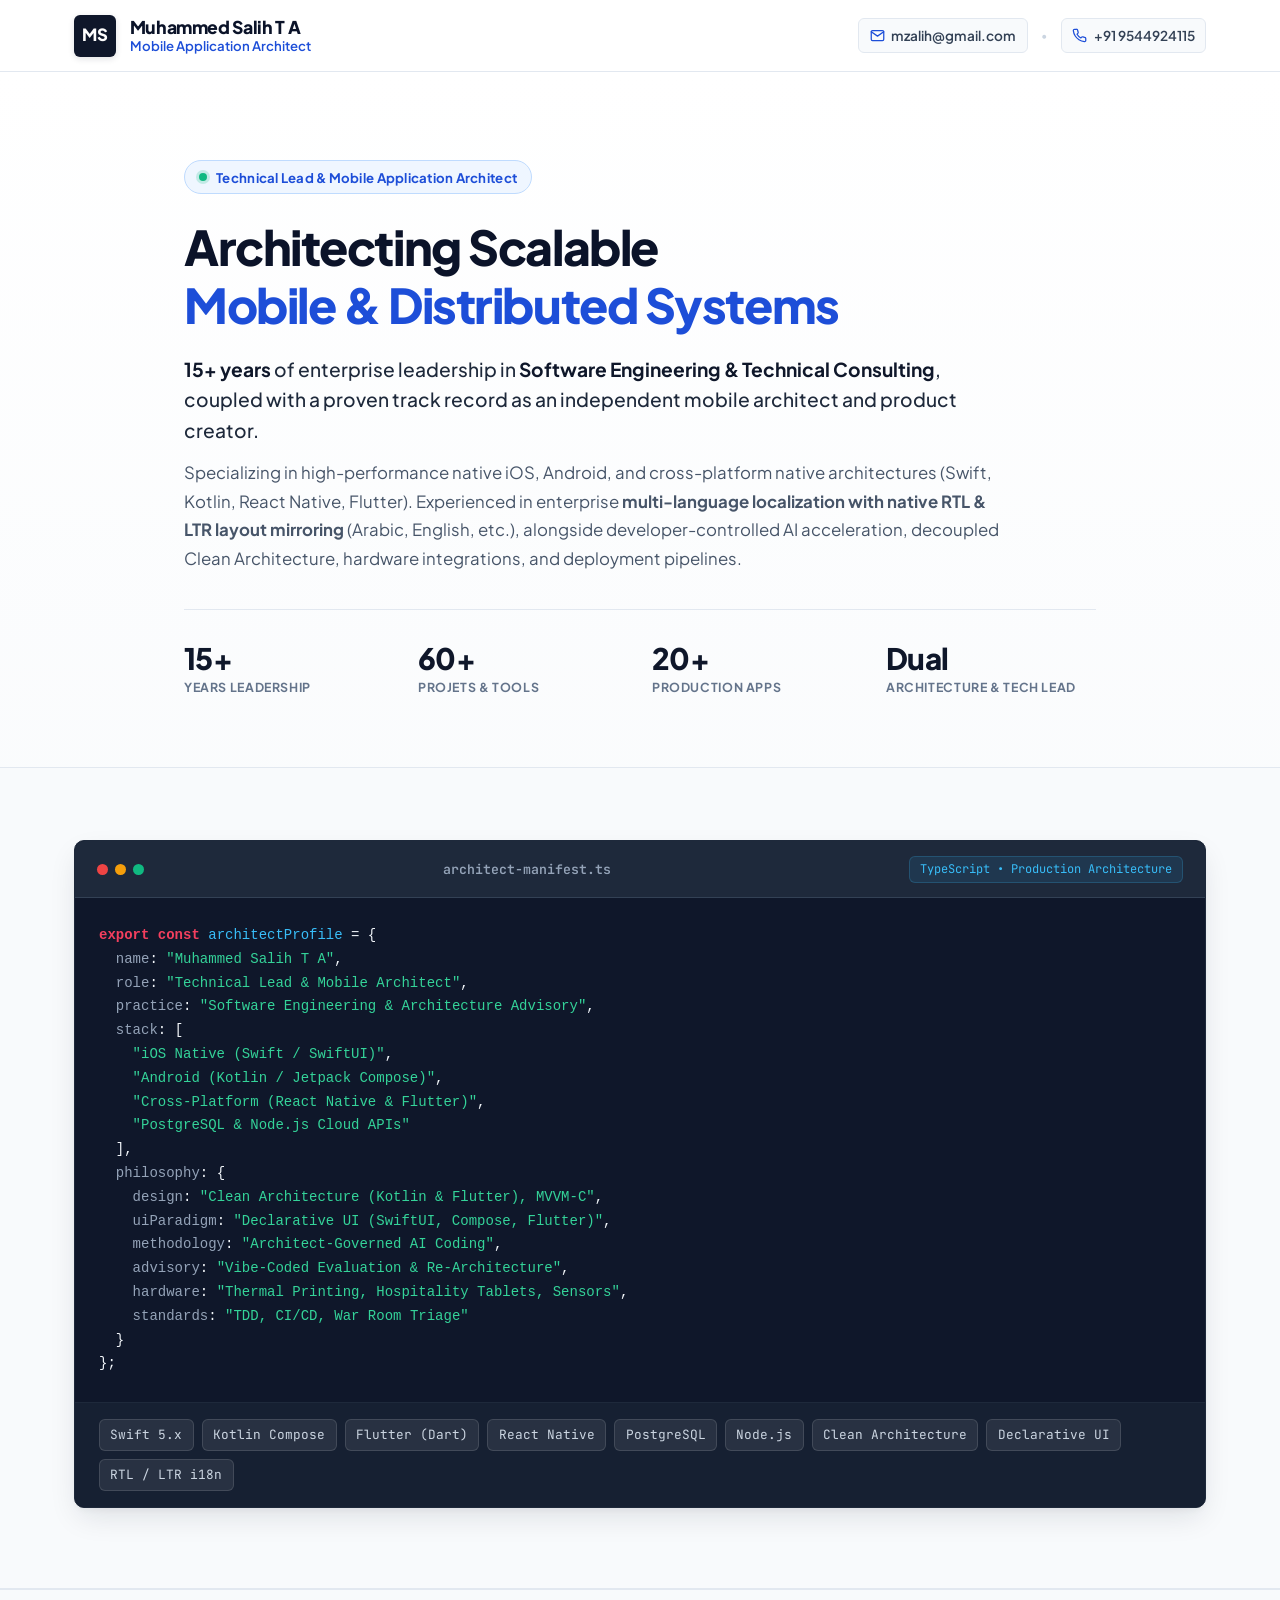
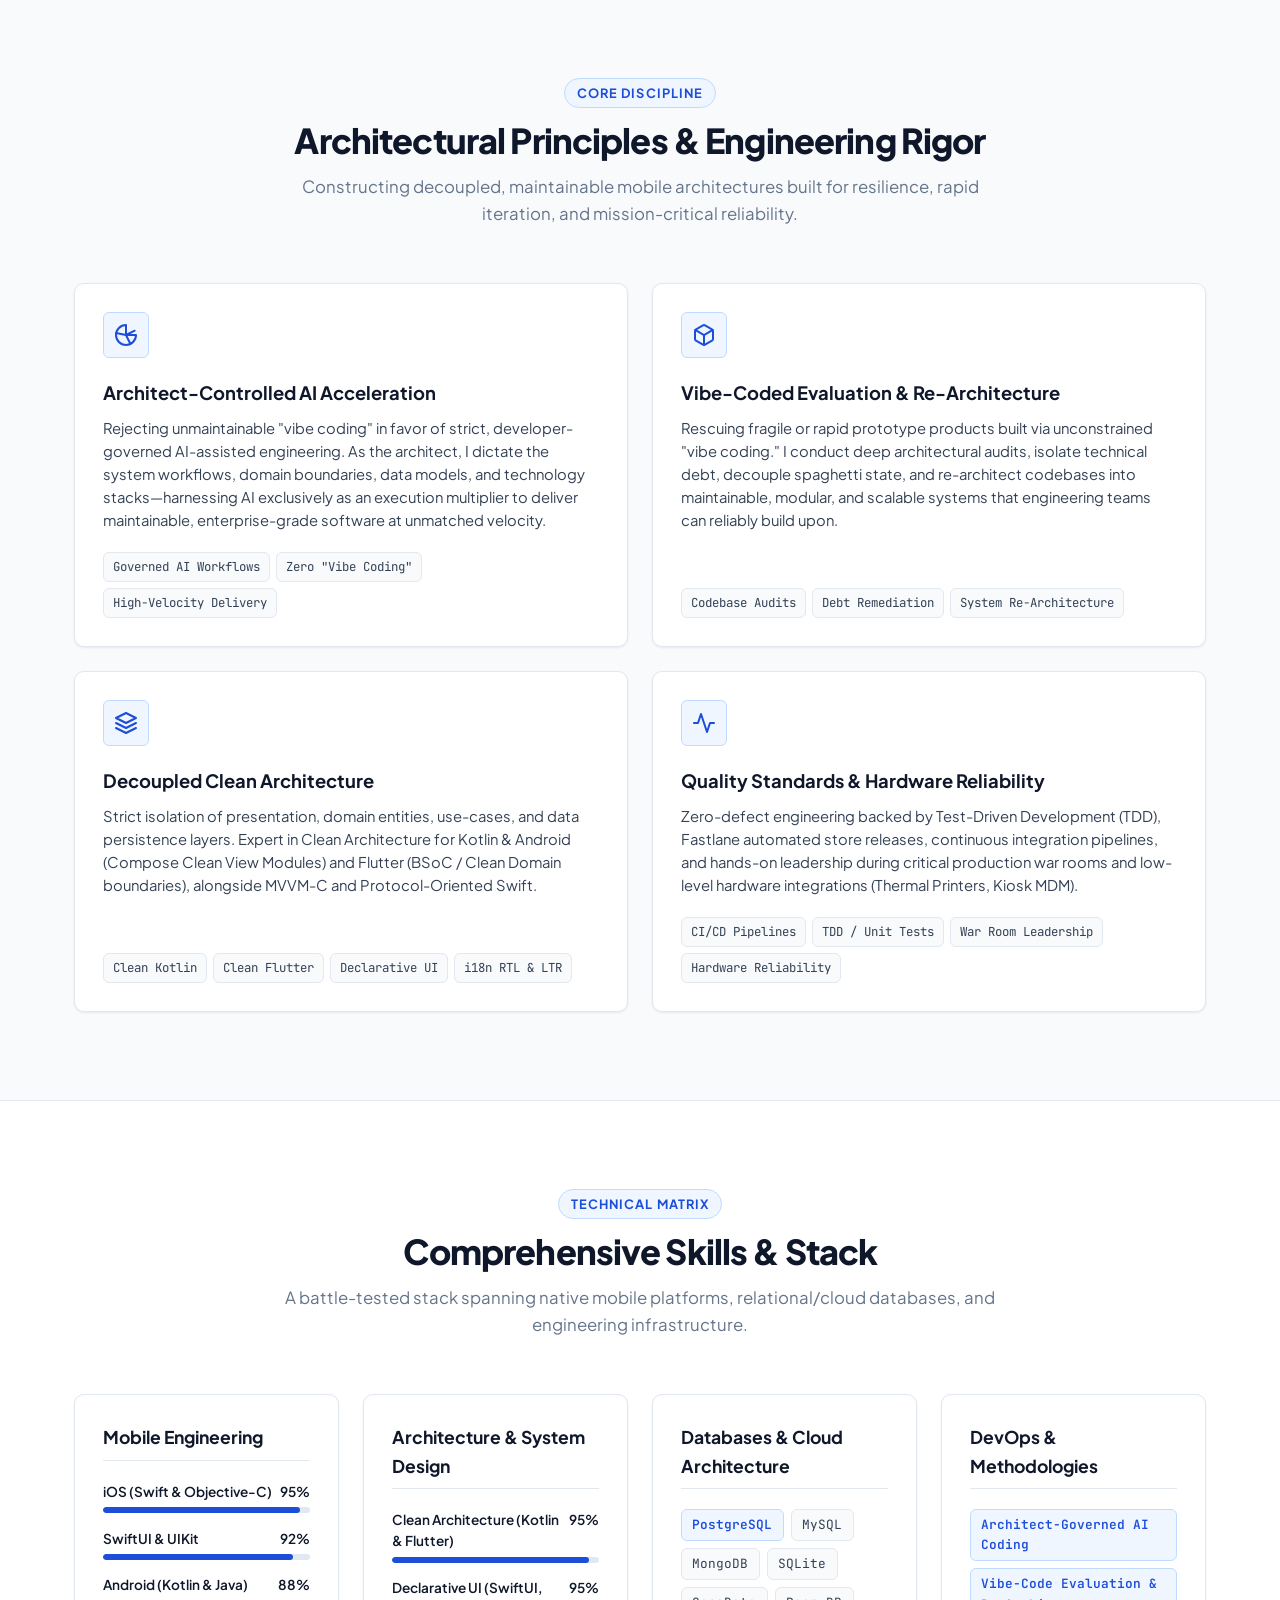
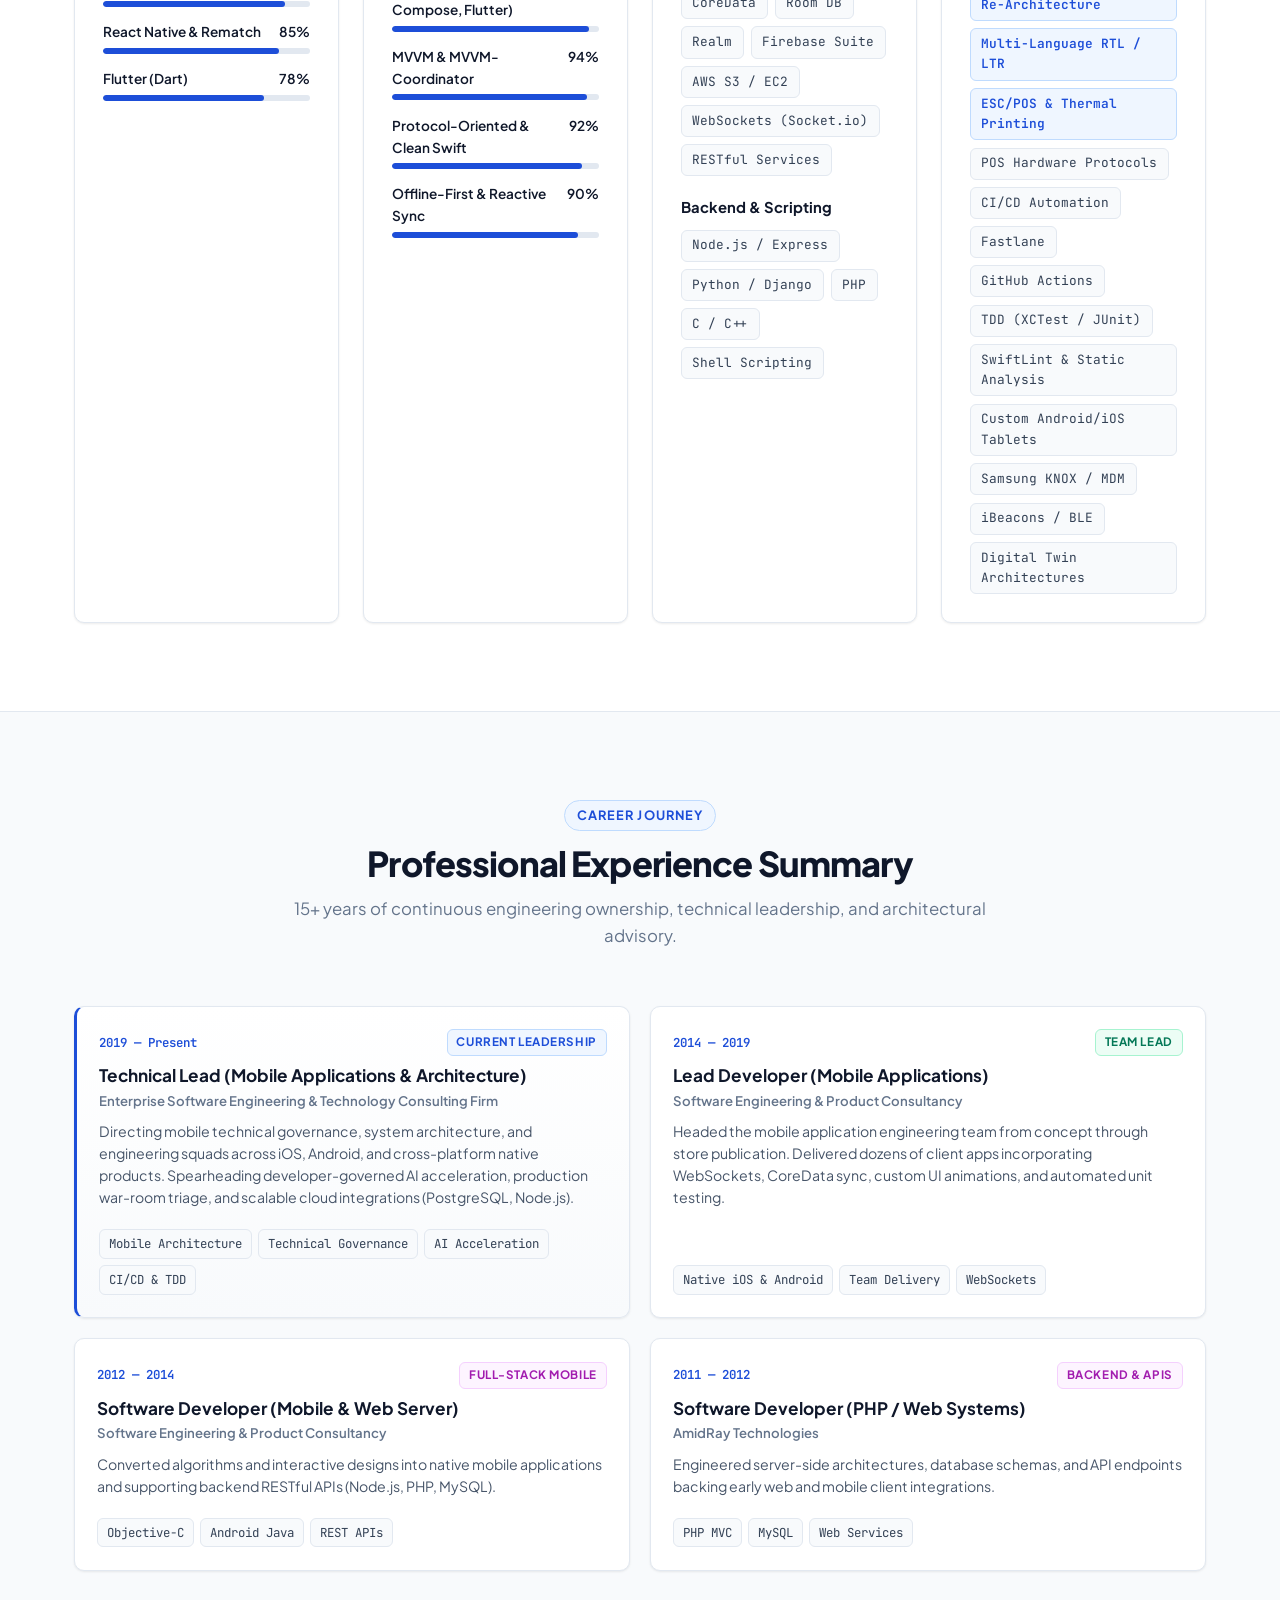
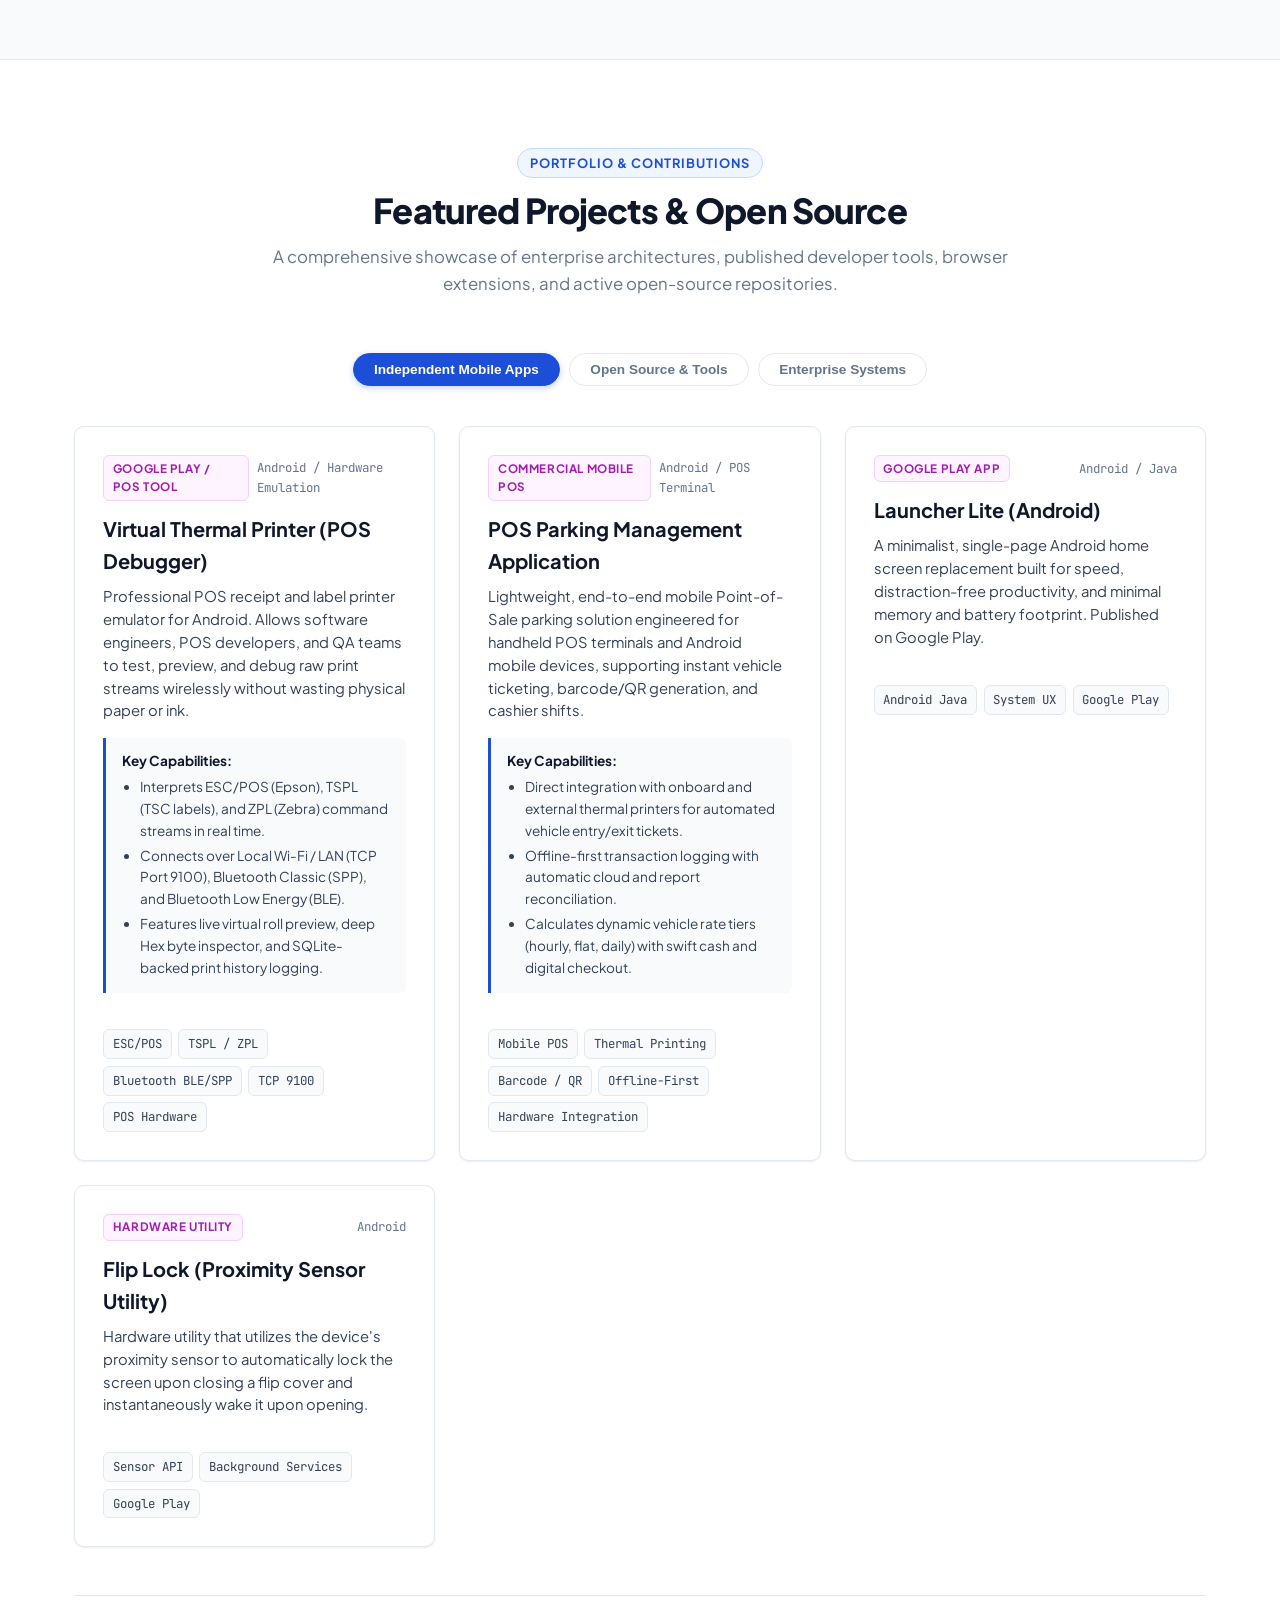
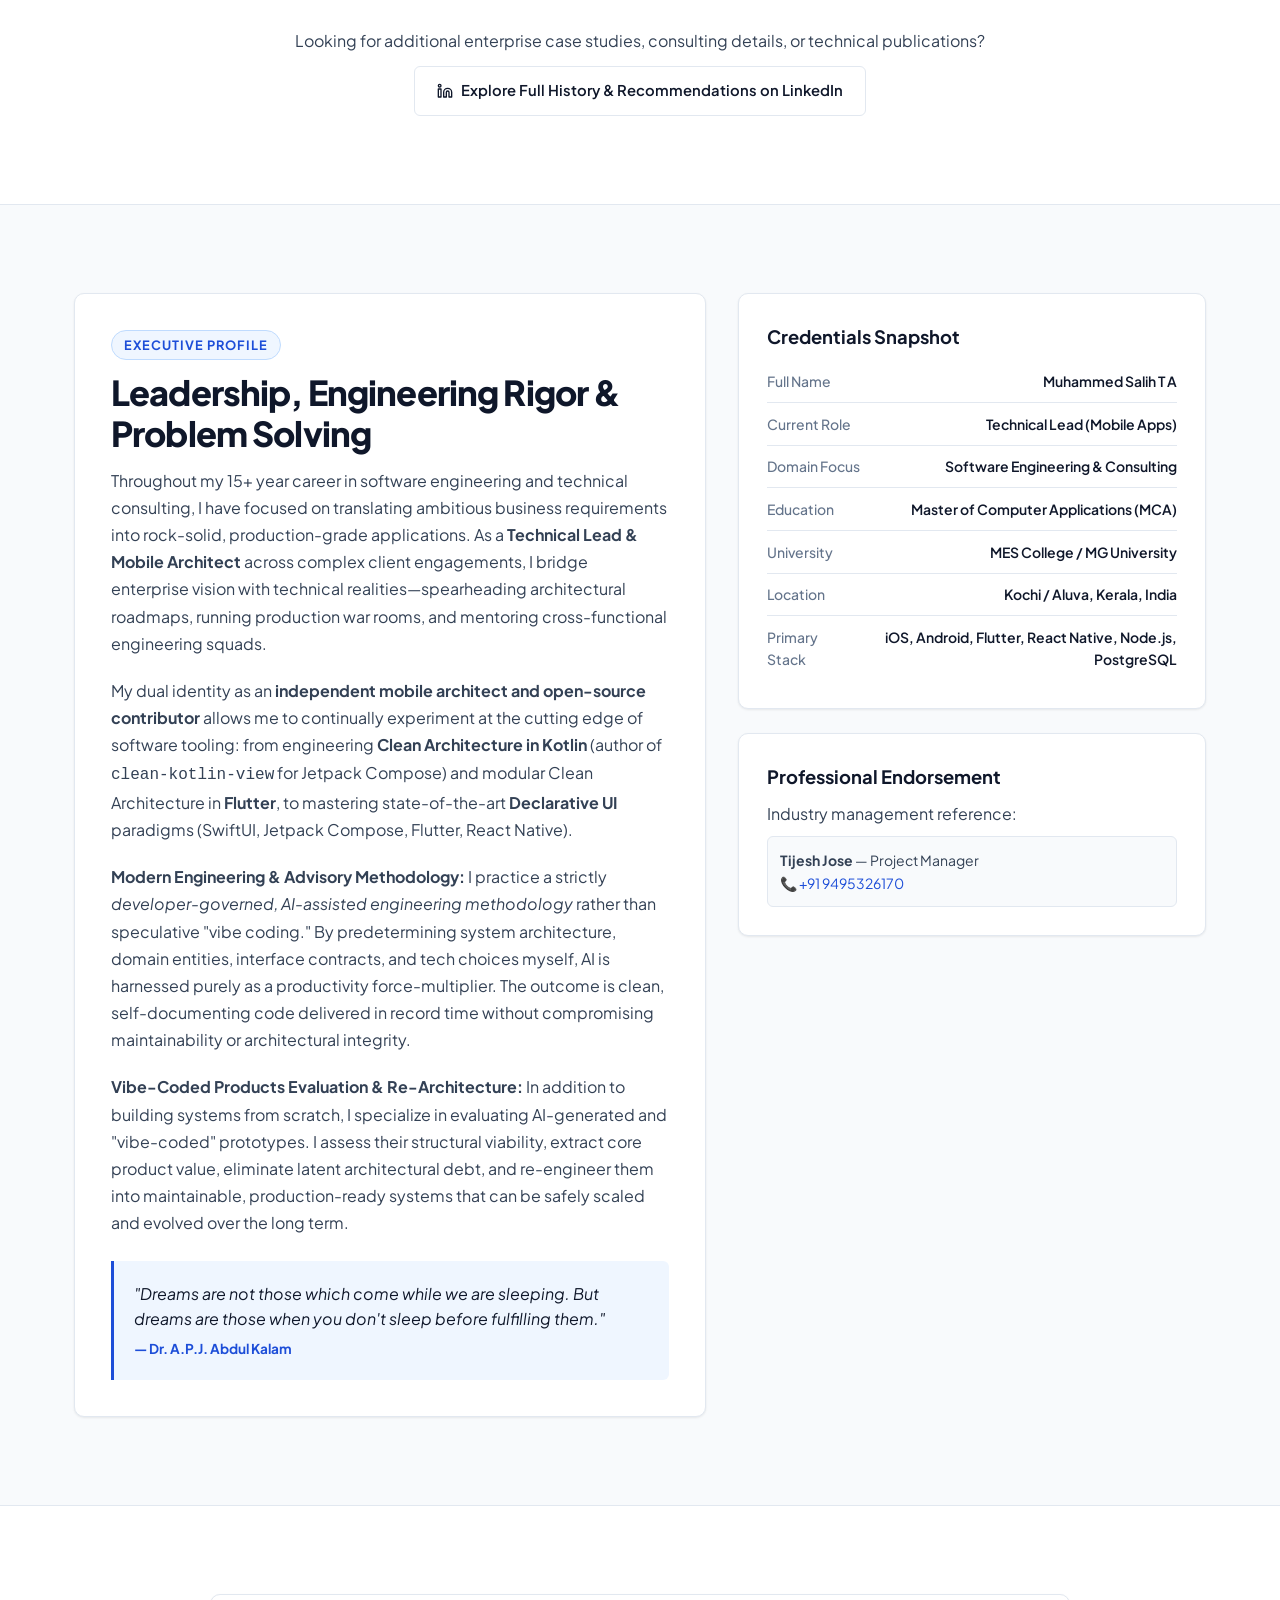
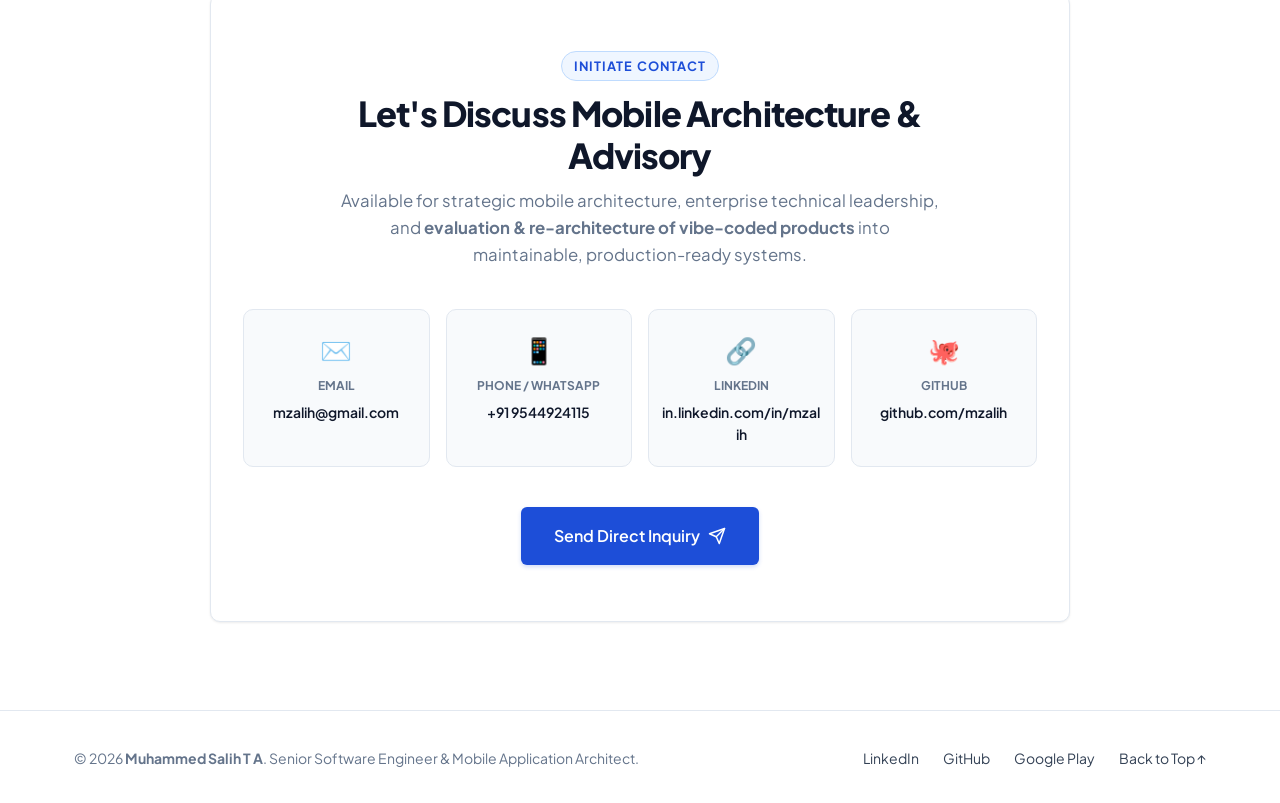
==== commit 809d7f0c: "Deploy modern professional profile for GitHub Pages" ====
--- a/index.html
+++ b/index.html
@@ -1,53 +1,1103 @@
 <!DOCTYPE html>
-<html lang="en-us">
-  <head>
-    <meta charset="UTF-8">
-    <title>Muhammed Salih T A  by mzalih</title>
-    <meta name="viewport" content="width=device-width, initial-scale=1">
-    <link rel="stylesheet" type="text/css" href="stylesheets/normalize.css" media="screen">
-    <link href='https://fonts.googleapis.com/css?family=Open+Sans:400,700' rel='stylesheet' type='text/css'>
-    <link rel="stylesheet" type="text/css" href="stylesheets/stylesheet.css" media="screen">
-    <link rel="stylesheet" type="text/css" href="stylesheets/github-light.css" media="screen">
-  </head>
-  <body>
-    <section class="page-header">
-      <h1 class="project-name">Muhammed Salih T A </h1>
-      <h2 class="project-tagline">Imagination is more important than knowledge. Knowledge is limited. Imagination encircles the world. — Albert Einstein</h2>
+<html lang="en">
+
+<head>
+  <meta charset="UTF-8" />
+  <meta name="viewport" content="width=device-width, initial-scale=1.0" />
+  <title>Muhammed Salih T A — Senior Software Engineer & Mobile Application Architect</title>
+  <meta name="description"
+    content="Professional portfolio and dossier of Muhammed Salih T A (Zalih) — Senior Software Engineer, Mobile Application Architect, and Technical Lead." />
+  <link rel="preconnect" href="https://fonts.googleapis.com" />
+  <link rel="preconnect" href="https://fonts.gstatic.com" crossorigin />
+  <link
+    href="https://fonts.googleapis.com/css2?family=Plus+Jakarta+Sans:wght@300;400;500;600;700;800&family=JetBrains+Mono:wght@400;500;600&display=swap"
+    rel="stylesheet" />
+  <link rel="stylesheet" href="styles.css" />
+</head>
+
+<body class="light-theme">
+  <!-- Subtle Architectural Grid Background -->
+  <div class="bg-grid-pattern" aria-hidden="true"></div>
+
+  <!-- Sticky Navbar -->
+  <header class="navbar" id="navbar">
+    <div class="container nav-container">
+      <a href="#hero" class="brand">
+        <span class="brand-monogram">MS</span>
+        <div class="brand-info">
+          <span class="brand-name">Muhammed Salih T A</span>
+          <span class="brand-title">Mobile Application Architect</span>
+        </div>
+      </a>
+      <div class="header-contact">
+        <a href="mailto:mzalih@gmail.com" class="header-contact-link">
+          <svg xmlns="http://www.w3.org/2000/svg" width="15" height="15" viewBox="0 0 24 24" fill="none" stroke="currentColor" stroke-width="2" stroke-linecap="round" stroke-linejoin="round"><path d="M4 4h16c1.1 0 2 .9 2 2v12c0 1.1-.9 2-2 2H4c-1.1 0-2-.9-2-2V6c0-1.1.9-2 2-2z"/><polyline points="22,6 12,13 2,6"/></svg>
+          <span>mzalih@gmail.com</span>
+        </a>
+        <span class="header-contact-divider">•</span>
+        <a href="tel:+919544924115" class="header-contact-link">
+          <svg xmlns="http://www.w3.org/2000/svg" width="15" height="15" viewBox="0 0 24 24" fill="none" stroke="currentColor" stroke-width="2" stroke-linecap="round" stroke-linejoin="round"><path d="M22 16.92v3a2 2 0 0 1-2.18 2 19.79 19.79 0 0 1-8.63-3.07 19.5 19.5 0 0 1-6-6 19.79 19.79 0 0 1-3.07-8.67A2 2 0 0 1 4.11 2h3a2 2 0 0 1 2 1.72 12.84 12.84 0 0 0 .7 2.81 2 2 0 0 1-.45 2.11L8.09 9.91a16 16 0 0 0 6 6l1.27-1.27a2 2 0 0 1 2.11-.45 12.84 12.84 0 0 0 2.81.7A2 2 0 0 1 22 16.92z"/></svg>
+          <span>+91 9544924115</span>
+        </a>
+      </div>
+    </div>
+  </header>
+
+  <main>
+    <!-- HERO SECTION -->
+    <section class="hero-section" id="hero">
+      <div class="container hero-container">
+        <div class="hero-content">
+          <div class="hero-status-pill">
+            <span class="status-indicator"></span>
+            Technical Lead & Mobile Application Architect
+          </div>
+          <h1 class="hero-title">
+            Architecting Scalable <br />
+            <span class="text-primary">Mobile & Distributed Systems</span>
+          </h1>
+          <p class="hero-lead">
+            <strong>15+ years</strong> of enterprise leadership in <strong>Software Engineering & Technical
+              Consulting</strong>, coupled with a proven track record as an independent mobile architect and product
+            creator.
+          </p>
+          <p class="hero-bio">
+            Specializing in high-performance native iOS, Android, and cross-platform native architectures (Swift,
+            Kotlin, React Native, Flutter). Experienced in enterprise <strong>multi-language localization with native RTL & LTR layout mirroring</strong> (Arabic, English, etc.), alongside developer-controlled AI acceleration, decoupled Clean Architecture, hardware integrations, and deployment pipelines.
+          </p>
+
+          <div class="hero-stats">
+            <div class="stat-card">
+              <span class="stat-number">15+</span>
+              <span class="stat-label">Years Leadership</span>
+            </div>
+            <div class="stat-card">
+              <span class="stat-number">60+</span>
+              <span class="stat-label">Projets & Tools</span>
+            </div>
+            <div class="stat-card">
+              <span class="stat-number">20+</span>
+              <span class="stat-label">Production Apps</span>
+            </div>
+            <div class="stat-card">
+              <span class="stat-number">Dual</span>
+              <span class="stat-label">Architecture & Tech Lead</span>
+            </div>
+          </div>
+        </div>
+      </div>
     </section>
 
-    <section class="main-content">
-      <h1>
-<a id="muhammed-salih-t-a" class="anchor" href="#muhammed-salih-t-a" aria-hidden="true"><span aria-hidden="true" class="octicon octicon-link"></span></a>Muhammed Salih T A</h1>
-
-<h3>
-<a id="portfolio" class="anchor" href="#portfolio" aria-hidden="true"><span aria-hidden="true" class="octicon octicon-link"></span></a>Portfolio</h3>
-
-<p>Creating and enhancing anything technology related is my profession . When it comes to logics its become my passion , my ultimate goal is to make the world a better place. I'm a developer on the bleeding edge of technology. </p>
-
-<h3>
-<a id="on-the-web" class="anchor" href="#on-the-web" aria-hidden="true"><span aria-hidden="true" class="octicon octicon-link"></span></a>On the Web</h3>
-
-<p>The computer languages I use are C#,python, Java, HTML, CSS, XML, JSON, JavaScript, PHP 5, MongoDB and MySQL . The technologies and libraries I utilize are Microsoft IIS, Microsoft ASP.NET Apache, PHP (MVC Framework: CakePhp and CodeIgniter), AJAX, jQuery, The tools I work with are Git with GitHub,SVN, Microsoft Visual Studio, Microsoft SQL Server Management Studio, Eclipse, Firebug and netbeans </p>
-
-<h3>
-<a id="on-the-desktop-and-mobile" class="anchor" href="#on-the-desktop-and-mobile" aria-hidden="true"><span aria-hidden="true" class="octicon octicon-link"></span></a>On the Desktop and Mobile</h3>
-
-<p>I developed for Windows mac and Linux desktops and for Android and iphones The computer languages I use are C, C++, Objective-C ,Java,SQLite. The tools I work with are Git with GitHub, TortoiseSVN (Subversion), Borland Turbo C++ 3, Microsoft Visual Studio, Eclipse, Apple Xcode,Titanium. </p>
-
-<h3>
-<a id="specialities" class="anchor" href="#specialities" aria-hidden="true"><span aria-hidden="true" class="octicon octicon-link"></span></a>Specialities</h3>
-
-<p>I have extensive experience in many related fields, but the work I am most passionate about are developing smartphone applications and web applications. </p>
-
-<p>From work experience, I practice training developers, enforcing standard practices, supervising, developing applications, software engineering, graphic designing, and user interface engineering. During my spare time, I enjoy doing technology research and experiments, prototyping applications for the future. .</p>
-
-      <footer class="site-footer">
-
-        <span class="site-footer-credits">This page was generated by <a href="https://pages.github.com">GitHub Pages</a> using the <a href="https://github.com/jasonlong/cayman-theme">Cayman theme</a> by <a href="https://twitter.com/jasonlong">Jason Long</a>.</span>
-      </footer>
-
+    <!-- ARCHITECT MANIFEST SECTION (FULL WIDTH) -->
+    <section class="section manifest-section" id="manifest">
+      <div class="container">
+        <div class="card terminal-card terminal-card-full">
+          <div class="terminal-header">
+            <div class="terminal-dots">
+              <span class="dot red"></span>
+              <span class="dot yellow"></span>
+              <span class="dot green"></span>
+            </div>
+            <span class="terminal-title">architect-manifest.ts</span>
+            <span class="terminal-tag">TypeScript • Production Architecture</span>
+          </div>
+          <div class="terminal-body">
+            <pre><code><span class="code-kw">export const</span> <span class="code-var">architectProfile</span> = {
+  <span class="code-prop">name</span>: <span class="code-str">"Muhammed Salih T A"</span>,
+  <span class="code-prop">role</span>: <span class="code-str">"Technical Lead & Mobile Architect"</span>,
+  <span class="code-prop">practice</span>: <span class="code-str">"Software Engineering & Architecture Advisory"</span>,
+  <span class="code-prop">stack</span>: [
+    <span class="code-str">"iOS Native (Swift / SwiftUI)"</span>,
+    <span class="code-str">"Android (Kotlin / Jetpack Compose)"</span>,
+    <span class="code-str">"Cross-Platform (React Native & Flutter)"</span>,
+    <span class="code-str">"PostgreSQL & Node.js Cloud APIs"</span>
+  ],
+  <span class="code-prop">philosophy</span>: {
+    <span class="code-prop">design</span>: <span class="code-str">"Clean Architecture (Kotlin & Flutter), MVVM-C"</span>,
+    <span class="code-prop">uiParadigm</span>: <span class="code-str">"Declarative UI (SwiftUI, Compose, Flutter)"</span>,
+    <span class="code-prop">methodology</span>: <span class="code-str">"Architect-Governed AI Coding"</span>,
+    <span class="code-prop">advisory</span>: <span class="code-str">"Vibe-Coded Evaluation & Re-Architecture"</span>,
+    <span class="code-prop">hardware</span>: <span class="code-str">"Thermal Printing, Hospitality Tablets, Sensors"</span>,
+    <span class="code-prop">standards</span>: <span class="code-str">"TDD, CI/CD, War Room Triage"</span>
+  }
+};</code></pre>
+          </div>
+          <div class="terminal-footer">
+            <span class="badge-tech">Swift 5.x</span>
+            <span class="badge-tech">Kotlin Compose</span>
+            <span class="badge-tech">Flutter (Dart)</span>
+            <span class="badge-tech">React Native</span>
+            <span class="badge-tech">PostgreSQL</span>
+            <span class="badge-tech">Node.js</span>
+            <span class="badge-tech">Clean Architecture</span>
+            <span class="badge-tech">Declarative UI</span>
+            <span class="badge-tech">RTL / LTR i18n</span>
+          </div>
+        </div>
+      </div>
     </section>
 
-  
-  </body>
-</html>
+    <!-- ARCHITECTURAL PILLARS -->
+    <section class="section bg-light" id="architecture">
+      <div class="container">
+        <div class="section-header">
+          <span class="section-tag">Core Discipline</span>
+          <h2 class="section-title">Architectural Principles & Engineering Rigor</h2>
+          <p class="section-desc">
+            Constructing decoupled, maintainable mobile architectures built for resilience, rapid iteration, and
+            mission-critical reliability.
+          </p>
+        </div>
+
+        <div class="grid grid-4-pillars">
+          <div class="card feature-card">
+            <div class="card-icon">
+              <svg xmlns="http://www.w3.org/2000/svg" width="24" height="24" viewBox="0 0 24 24" fill="none"
+                stroke="currentColor" stroke-width="2" stroke-linecap="round" stroke-linejoin="round">
+                <path d="M12 2a10 10 0 1 0 10 10H12V2z" />
+                <path d="M12 12 2.1 10.1" />
+                <path d="m12 12 4.3 8.7" />
+                <path d="m12 12 8.7-4.3" />
+              </svg>
+            </div>
+            <h3 class="card-heading">Architect-Controlled AI Acceleration</h3>
+            <p class="card-text">
+              Rejecting unmaintainable "vibe coding" in favor of strict, developer-governed AI-assisted engineering. As
+              the architect, I dictate the system workflows, domain boundaries, data models, and technology
+              stacks—harnessing AI exclusively as an execution multiplier to deliver maintainable, enterprise-grade
+              software at unmatched velocity.
+            </p>
+            <div class="tag-row">
+              <span class="tag">Governed AI Workflows</span>
+              <span class="tag">Zero "Vibe Coding"</span>
+              <span class="tag">High-Velocity Delivery</span>
+            </div>
+          </div>
+
+          <div class="card feature-card">
+            <div class="card-icon">
+              <svg xmlns="http://www.w3.org/2000/svg" width="24" height="24" viewBox="0 0 24 24" fill="none"
+                stroke="currentColor" stroke-width="2" stroke-linecap="round" stroke-linejoin="round">
+                <path
+                  d="M21 16V8a2 2 0 0 0-1-1.73l-7-4a2 2 0 0 0-2 0l-7 4A2 2 0 0 0 3 8v8a2 2 0 0 0 1 1.73l7 4a2 2 0 0 0 2 0l7-4A2 2 0 0 0 21 16z" />
+                <polyline points="3.27 6.96 12 12.01 20.73 6.96" />
+                <line x1="12" y1="22.08" x2="12" y2="12" />
+              </svg>
+            </div>
+            <h3 class="card-heading">Vibe-Coded Evaluation & Re-Architecture</h3>
+            <p class="card-text">
+              Rescuing fragile or rapid prototype products built via unconstrained "vibe coding." I conduct deep
+              architectural audits, isolate technical debt, decouple spaghetti state, and re-architect codebases into
+              maintainable, modular, and scalable systems that engineering teams can reliably build upon.
+            </p>
+            <div class="tag-row">
+              <span class="tag">Codebase Audits</span>
+              <span class="tag">Debt Remediation</span>
+              <span class="tag">System Re-Architecture</span>
+            </div>
+          </div>
+
+          <div class="card feature-card">
+            <div class="card-icon">
+              <svg xmlns="http://www.w3.org/2000/svg" width="24" height="24" viewBox="0 0 24 24" fill="none"
+                stroke="currentColor" stroke-width="2" stroke-linecap="round" stroke-linejoin="round">
+                <polygon points="12 2 2 7 12 12 22 7 12 2" />
+                <polyline points="2 17 12 22 22 17" />
+                <polyline points="2 12 12 17 22 12" />
+              </svg>
+            </div>
+            <h3 class="card-heading">Decoupled Clean Architecture</h3>
+            <p class="card-text">
+              Strict isolation of presentation, domain entities, use-cases, and data persistence layers. Expert in Clean
+              Architecture for Kotlin & Android (Compose Clean View Modules) and Flutter (BSoC / Clean Domain
+              boundaries), alongside MVVM-C and Protocol-Oriented Swift.
+            </p>
+            <div class="tag-row">
+              <span class="tag">Clean Kotlin</span>
+              <span class="tag">Clean Flutter</span>
+              <span class="tag">Declarative UI</span>
+              <span class="tag">i18n RTL & LTR</span>
+            </div>
+          </div>
+
+          <div class="card feature-card">
+            <div class="card-icon">
+              <svg xmlns="http://www.w3.org/2000/svg" width="24" height="24" viewBox="0 0 24 24" fill="none"
+                stroke="currentColor" stroke-width="2" stroke-linecap="round" stroke-linejoin="round">
+                <polyline points="22 12 18 12 15 21 9 3 6 12 2 12" />
+              </svg>
+            </div>
+            <h3 class="card-heading">Quality Standards & Hardware Reliability</h3>
+            <p class="card-text">
+              Zero-defect engineering backed by Test-Driven Development (TDD), Fastlane automated store releases, continuous integration pipelines, and hands-on leadership during critical production war rooms and low-level hardware integrations (Thermal Printers, Kiosk MDM).
+            </p>
+            <div class="tag-row">
+              <span class="tag">CI/CD Pipelines</span>
+              <span class="tag">TDD / Unit Tests</span>
+              <span class="tag">War Room Leadership</span>
+              <span class="tag">Hardware Reliability</span>
+            </div>
+          </div>
+        </div>
+      </div>
+    </section>
+
+    <!-- TECHNICAL SKILLS MATRIX -->
+    <section class="section" id="skills">
+      <div class="container">
+        <div class="section-header">
+          <span class="section-tag">Technical Matrix</span>
+          <h2 class="section-title">Comprehensive Skills & Stack</h2>
+          <p class="section-desc">
+            A battle-tested stack spanning native mobile platforms, relational/cloud databases, and engineering
+            infrastructure.
+          </p>
+        </div>
+
+        <div class="skills-grid">
+          <!-- Col 1 -->
+          <div class="card skill-card">
+            <h3 class="skill-category-title">Mobile Engineering</h3>
+            <ul class="skill-meter-list">
+              <li>
+                <div class="meter-info"><span>iOS (Swift & Objective-C)</span><span>95%</span></div>
+                <div class="meter-bar">
+                  <div class="meter-fill" style="width: 95%"></div>
+                </div>
+              </li>
+              <li>
+                <div class="meter-info"><span>SwiftUI & UIKit</span><span>92%</span></div>
+                <div class="meter-bar">
+                  <div class="meter-fill" style="width: 92%"></div>
+                </div>
+              </li>
+              <li>
+                <div class="meter-info"><span>Android (Kotlin & Java)</span><span>88%</span></div>
+                <div class="meter-bar">
+                  <div class="meter-fill" style="width: 88%"></div>
+                </div>
+              </li>
+              <li>
+                <div class="meter-info"><span>React Native & Rematch</span><span>85%</span></div>
+                <div class="meter-bar">
+                  <div class="meter-fill" style="width: 85%"></div>
+                </div>
+              </li>
+              <li>
+                <div class="meter-info"><span>Flutter (Dart)</span><span>78%</span></div>
+                <div class="meter-bar">
+                  <div class="meter-fill" style="width: 78%"></div>
+                </div>
+              </li>
+            </ul>
+          </div>
+
+          <!-- Col 2 -->
+          <div class="card skill-card">
+            <h3 class="skill-category-title">Architecture & System Design</h3>
+            <ul class="skill-meter-list">
+              <li>
+                <div class="meter-info"><span>Clean Architecture (Kotlin & Flutter)</span><span>95%</span></div>
+                <div class="meter-bar">
+                  <div class="meter-fill" style="width: 95%"></div>
+                </div>
+              </li>
+              <li>
+                <div class="meter-info"><span>Declarative UI (SwiftUI, Compose, Flutter)</span><span>95%</span></div>
+                <div class="meter-bar">
+                  <div class="meter-fill" style="width: 95%"></div>
+                </div>
+              </li>
+              <li>
+                <div class="meter-info"><span>MVVM & MVVM-Coordinator</span><span>94%</span></div>
+                <div class="meter-bar">
+                  <div class="meter-fill" style="width: 94%"></div>
+                </div>
+              </li>
+              <li>
+                <div class="meter-info"><span>Protocol-Oriented & Clean Swift</span><span>92%</span></div>
+                <div class="meter-bar">
+                  <div class="meter-fill" style="width: 92%"></div>
+                </div>
+              </li>
+              <li>
+                <div class="meter-info"><span>Offline-First & Reactive Sync</span><span>90%</span></div>
+                <div class="meter-bar">
+                  <div class="meter-fill" style="width: 90%"></div>
+                </div>
+              </li>
+            </ul>
+          </div>
+
+          <!-- Col 3 -->
+          <div class="card skill-card">
+            <h3 class="skill-category-title">Databases & Cloud Architecture</h3>
+            <div class="badge-cluster">
+              <span class="badge-tech highlight">PostgreSQL</span>
+              <span class="badge-tech">MySQL</span>
+              <span class="badge-tech">MongoDB</span>
+              <span class="badge-tech">SQLite</span>
+              <span class="badge-tech">CoreData</span>
+              <span class="badge-tech">Room DB</span>
+              <span class="badge-tech">Realm</span>
+              <span class="badge-tech">Firebase Suite</span>
+              <span class="badge-tech">AWS S3 / EC2</span>
+              <span class="badge-tech">WebSockets (Socket.io)</span>
+              <span class="badge-tech">RESTful Services</span>
+            </div>
+
+            <h4 class="skill-subheading">Backend & Scripting</h4>
+            <div class="badge-cluster">
+              <span class="badge-tech">Node.js / Express</span>
+              <span class="badge-tech">Python / Django</span>
+              <span class="badge-tech">PHP</span>
+              <span class="badge-tech">C / C++</span>
+              <span class="badge-tech">Shell Scripting</span>
+            </div>
+          </div>
+
+          <!-- Col 4 -->
+          <div class="card skill-card">
+            <h3 class="skill-category-title">DevOps & Methodologies</h3>
+            <div class="badge-cluster">
+              <span class="badge-tech highlight">Architect-Governed AI Coding</span>
+              <span class="badge-tech highlight">Vibe-Code Evaluation & Re-Architecture</span>
+              <span class="badge-tech highlight">Multi-Language RTL / LTR</span>
+              <span class="badge-tech highlight">ESC/POS & Thermal Printing</span>
+              <span class="badge-tech">POS Hardware Protocols</span>
+              <span class="badge-tech">CI/CD Automation</span>
+              <span class="badge-tech">Fastlane</span>
+              <span class="badge-tech">GitHub Actions</span>
+              <span class="badge-tech">TDD (XCTest / JUnit)</span>
+              <span class="badge-tech">SwiftLint & Static Analysis</span>
+              <span class="badge-tech">Custom Android/iOS Tablets</span>
+              <span class="badge-tech">Samsung KNOX / MDM</span>
+              <span class="badge-tech">iBeacons / BLE</span>
+              <span class="badge-tech">Digital Twin Architectures</span>
+            </div>
+          </div>
+        </div>
+      </div>
+    </section>
+
+    
+
+    <!-- PROFESSIONAL EXPERIENCE SUMMARY -->
+    <section class="section bg-light" id="experience">
+      <div class="container">
+        <div class="section-header">
+          <span class="section-tag">Career Journey</span>
+          <h2 class="section-title">Professional Experience Summary</h2>
+          <p class="section-desc">
+            15+ years of continuous engineering ownership, technical leadership, and architectural advisory.
+          </p>
+        </div>
+
+        <div class="exp-summary-grid">
+          <!-- Role 1: Tech Lead -->
+          <div class="card exp-summary-card active-role">
+            <div class="exp-summary-top">
+              <span class="exp-period">2019 — Present</span>
+              <span class="badge badge-enterprise">Current Leadership</span>
+            </div>
+            <h3 class="exp-role">Technical Lead (Mobile Applications & Architecture)</h3>
+            <div class="exp-org">Enterprise Software Engineering & Technology Consulting Firm</div>
+            <p class="exp-desc">
+              Directing mobile technical governance, system architecture, and engineering squads across iOS, Android, and cross-platform native products. Spearheading developer-governed AI acceleration, production war-room triage, and scalable cloud integrations (PostgreSQL, Node.js).
+            </p>
+            <div class="tag-row">
+              <span class="tag">Mobile Architecture</span>
+              <span class="tag">Technical Governance</span>
+              <span class="tag">AI Acceleration</span>
+              <span class="tag">CI/CD & TDD</span>
+            </div>
+          </div>
+
+          <!-- Role 2: Lead Developer -->
+          <div class="card exp-summary-card">
+            <div class="exp-summary-top">
+              <span class="exp-period">2014 — 2019</span>
+              <span class="badge badge-open">Team Lead</span>
+            </div>
+            <h3 class="exp-role">Lead Developer (Mobile Applications)</h3>
+            <div class="exp-org">Software Engineering & Product Consultancy</div>
+            <p class="exp-desc">
+              Headed the mobile application engineering team from concept through store publication. Delivered dozens of client apps incorporating WebSockets, CoreData sync, custom UI animations, and automated unit testing.
+            </p>
+            <div class="tag-row">
+              <span class="tag">Native iOS & Android</span>
+              <span class="tag">Team Delivery</span>
+              <span class="tag">WebSockets</span>
+            </div>
+          </div>
+
+          <!-- Role 3: Software Developer Mobile & Server -->
+          <div class="card exp-summary-card">
+            <div class="exp-summary-top">
+              <span class="exp-period">2012 — 2014</span>
+              <span class="badge badge-indie">Full-Stack Mobile</span>
+            </div>
+            <h3 class="exp-role">Software Developer (Mobile & Web Server)</h3>
+            <div class="exp-org">Software Engineering & Product Consultancy</div>
+            <p class="exp-desc">
+              Converted algorithms and interactive designs into native mobile applications and supporting backend RESTful APIs (Node.js, PHP, MySQL).
+            </p>
+            <div class="tag-row">
+              <span class="tag">Objective-C</span>
+              <span class="tag">Android Java</span>
+              <span class="tag">REST APIs</span>
+            </div>
+          </div>
+
+          <!-- Role 4: Software Developer Web -->
+          <div class="card exp-summary-card">
+            <div class="exp-summary-top">
+              <span class="exp-period">2011 — 2012</span>
+              <span class="badge badge-indie">Backend & APIs</span>
+            </div>
+            <h3 class="exp-role">Software Developer (PHP / Web Systems)</h3>
+            <div class="exp-org">AmidRay Technologies</div>
+            <p class="exp-desc">
+              Engineered server-side architectures, database schemas, and API endpoints backing early web and mobile client integrations.
+            </p>
+            <div class="tag-row">
+              <span class="tag">PHP MVC</span>
+              <span class="tag">MySQL</span>
+              <span class="tag">Web Services</span>
+            </div>
+          </div>
+        </div>
+      </div>
+    </section>
+
+    <!-- PROJECTS & OPEN SOURCE -->
+    <section class="section" id="projects">
+      <div class="container">
+        <div class="section-header">
+          <span class="section-tag">Portfolio & Contributions</span>
+          <h2 class="section-title">Featured Projects & Open Source</h2>
+          <p class="section-desc">
+            A comprehensive showcase of enterprise architectures, published developer tools, browser extensions, and
+            active open-source repositories.
+          </p>
+        </div>
+
+        <!-- Filter tabs -->
+        <div class="project-filters">
+          <button class="filter-btn active" data-filter="independent">Independent Mobile Apps</button>
+          <button class="filter-btn" data-filter="opensource">Open Source & Tools</button>
+          <button class="filter-btn" data-filter="enterprise">Enterprise Systems</button>
+        </div>
+
+        <div class="grid grid-2 project-grid" id="projectContainer">
+
+          <!-- INDIE 1: Virtual Thermal Printer -->
+          <div class="card project-card" data-category="independent">
+            <div class="project-card-header">
+              <span class="badge badge-indie">Google Play / POS Tool</span>
+              <span class="project-lang">Android / Hardware Emulation</span>
+            </div>
+            <h3 class="project-title">Virtual Thermal Printer (POS Debugger)</h3>
+            <p class="project-summary">
+              Professional POS receipt and label printer emulator for Android. Allows software engineers, POS
+              developers, and QA teams to test, preview, and debug raw print streams wirelessly without wasting physical
+              paper or ink.
+            </p>
+            <div class="project-meta-box">
+              <strong>Key Capabilities:</strong>
+              <ul>
+                <li>Interprets ESC/POS (Epson), TSPL (TSC labels), and ZPL (Zebra) command streams in real time.</li>
+                <li>Connects over Local Wi-Fi / LAN (TCP Port 9100), Bluetooth Classic (SPP), and Bluetooth Low Energy
+                  (BLE).</li>
+                <li>Features live virtual roll preview, deep Hex byte inspector, and SQLite-backed print history
+                  logging.</li>
+              </ul>
+            </div>
+            <div class="tag-row">
+              <span class="tag">ESC/POS</span>
+              <span class="tag">TSPL / ZPL</span>
+              <span class="tag">Bluetooth BLE/SPP</span>
+              <span class="tag">TCP 9100</span>
+              <span class="tag">POS Hardware</span>
+            </div>
+          </div>
+
+          <!-- INDIE 2: POS Parking Application -->
+          <div class="card project-card" data-category="independent">
+            <div class="project-card-header">
+              <span class="badge badge-indie">Commercial Mobile POS</span>
+              <span class="project-lang">Android / POS Terminal</span>
+            </div>
+            <h3 class="project-title">POS Parking Management Application</h3>
+            <p class="project-summary">
+              Lightweight, end-to-end mobile Point-of-Sale parking solution engineered for handheld POS terminals and
+              Android mobile devices, supporting instant vehicle ticketing, barcode/QR generation, and cashier shifts.
+            </p>
+            <div class="project-meta-box">
+              <strong>Key Capabilities:</strong>
+              <ul>
+                <li>Direct integration with onboard and external thermal printers for automated vehicle entry/exit
+                  tickets.</li>
+                <li>Offline-first transaction logging with automatic cloud and report reconciliation.</li>
+                <li>Calculates dynamic vehicle rate tiers (hourly, flat, daily) with swift cash and digital checkout.
+                </li>
+              </ul>
+            </div>
+            <div class="tag-row">
+              <span class="tag">Mobile POS</span>
+              <span class="tag">Thermal Printing</span>
+              <span class="tag">Barcode / QR</span>
+              <span class="tag">Offline-First</span>
+              <span class="tag">Hardware Integration</span>
+            </div>
+          </div>
+
+          <!-- INDIE 3: Launcher Lite -->
+          <div class="card project-card" data-category="independent">
+            <div class="project-card-header">
+              <span class="badge badge-indie">Google Play App</span>
+              <span class="project-lang">Android / Java</span>
+            </div>
+            <h3 class="project-title">Launcher Lite (Android)</h3>
+            <p class="project-summary">
+              A minimalist, single-page Android home screen replacement built for speed, distraction-free productivity,
+              and minimal memory and battery footprint. Published on Google Play.
+            </p>
+            <div class="tag-row">
+              <span class="tag">Android Java</span>
+              <span class="tag">System UX</span>
+              <span class="tag">Google Play</span>
+            </div>
+          </div>
+
+          <!-- INDIE 4: Flip Lock -->
+          <div class="card project-card" data-category="independent">
+            <div class="project-card-header">
+              <span class="badge badge-indie">Hardware Utility</span>
+              <span class="project-lang">Android</span>
+            </div>
+            <h3 class="project-title">Flip Lock (Proximity Sensor Utility)</h3>
+            <p class="project-summary">
+              Hardware utility that utilizes the device's proximity sensor to automatically lock the screen upon closing
+              a flip cover and instantaneously wake it upon opening.
+            </p>
+            <div class="tag-row">
+              <span class="tag">Sensor API</span>
+              <span class="tag">Background Services</span>
+              <span class="tag">Google Play</span>
+            </div>
+          </div>
+
+          <!-- OPEN SOURCE 1: clean-kotlin-view -->
+          <div class="card project-card" data-category="opensource">
+            <div class="project-card-header">
+              <span class="badge badge-open">Open Source Tool</span>
+              <span class="project-lang">Shell / Kotlin Compose</span>
+            </div>
+            <h3 class="project-title">Clean Kotlin</h3>
+            <p class="project-summary">
+              Automated CLI code-generation tool designed to scaffold production-ready Jetpack Compose view modules
+              adhering to Clean Architecture principles in Android applications.
+            </p>
+            <div class="project-meta-box">
+              <strong>Key Capabilities:</strong>
+              <ul>
+                <li>Instantly generates structured UI, ViewModel, state, and presentation layers for Jetpack Compose.
+                </li>
+                <li>Enforces clean architecture folder structures and package namespaces with zero manual boilerplate.
+                </li>
+              </ul>
+            </div>
+            <div class="card-links">
+              <a href="https://github.com/mzalih/clean-kotlin-view" target="_blank" rel="noopener noreferrer"
+                class="link-btn">
+                <span>View on GitHub</span>
+                <svg xmlns="http://www.w3.org/2000/svg" width="14" height="14" viewBox="0 0 24 24" fill="none"
+                  stroke="currentColor" stroke-width="2" stroke-linecap="round" stroke-linejoin="round">
+                  <path d="M18 13v6a2 2 0 0 1-2 2H5a2 2 0 0 1-2-2V8a2 2 0 0 1 2-2h6" />
+                  <polyline points="15 3 21 3 21 9" />
+                  <line x1="10" y1="14" x2="21" y2="3" />
+                </svg>
+              </a>
+            </div>
+            <div class="tag-row">
+              <span class="tag">Kotlin Compose</span>
+              <span class="tag">Clean Architecture</span>
+              <span class="tag">Code Generator</span>
+              <span class="tag">MIT License</span>
+            </div>
+          </div>
+
+          <!-- OPEN SOURCE 2: Chrome-Md-Reader -->
+          <div class="card project-card" data-category="opensource">
+            <div class="project-card-header">
+              <span class="badge badge-open">Chrome Extension</span>
+              <span class="project-lang">Manifest V3 / JS</span>
+            </div>
+            <h3 class="project-title">Local Markdown & Mermaid Viewer</h3>
+            <p class="project-summary">
+              High-productivity Chrome extension that transforms raw local <code>.md</code> files and online Markdown
+              URLs into beautifully styled, rendered HTML documents with built-in Mermaid diagram rendering.
+            </p>
+            <div class="project-meta-box">
+              <strong>Key Capabilities:</strong>
+              <ul>
+                <li>Built for modern Chrome Manifest V3 with activeTab scripting and zero external server dependencies.
+                </li>
+                <li>Integrates Marked.js and Mermaid.js to seamlessly render complex software architecture diagrams
+                  directly in-browser.</li>
+              </ul>
+            </div>
+            <div class="card-links">
+              <a href="https://github.com/mzalih/Chrome-Md-Reader" target="_blank" rel="noopener noreferrer"
+                class="link-btn">
+                <span>View on GitHub</span>
+                <svg xmlns="http://www.w3.org/2000/svg" width="14" height="14" viewBox="0 0 24 24" fill="none"
+                  stroke="currentColor" stroke-width="2" stroke-linecap="round" stroke-linejoin="round">
+                  <path d="M18 13v6a2 2 0 0 1-2 2H5a2 2 0 0 1-2-2V8a2 2 0 0 1 2-2h6" />
+                  <polyline points="15 3 21 3 21 9" />
+                  <line x1="10" y1="14" x2="21" y2="3" />
+                </svg>
+              </a>
+            </div>
+            <div class="tag-row">
+              <span class="tag">Chrome Manifest V3</span>
+              <span class="tag">Markdown</span>
+              <span class="tag">Mermaid.js</span>
+              <span class="tag">Developer Tools</span>
+            </div>
+          </div>
+
+          <!-- OPEN SOURCE 3: PriceConvertor-Chrome-Extentions -->
+          <div class="card project-card" data-category="opensource">
+            <div class="project-card-header">
+              <span class="badge badge-open">Chrome Extension</span>
+              <span class="project-lang">JavaScript</span>
+            </div>
+            <h3 class="project-title">Local Price Converter Extension</h3>
+            <p class="project-summary">
+              Intelligent browser extension that automatically detects foreign currency values on international websites
+              and converts them into the user's local currency via tooltips or smart hover detection.
+            </p>
+            <div class="project-meta-box">
+              <strong>Key Capabilities:</strong>
+              <ul>
+                <li>Smart hover and selection modes detecting price contexts on platforms like Amazon, Noon, and global
+                  retailers.</li>
+                <li>Supports 13+ major global currencies with lightweight, background daily exchange rate
+                  synchronization.</li>
+              </ul>
+            </div>
+            <div class="card-links">
+              <a href="https://github.com/mzalih/PriceConvertor-Chrome-Extentions" target="_blank"
+                rel="noopener noreferrer" class="link-btn">
+                <span>View on GitHub</span>
+                <svg xmlns="http://www.w3.org/2000/svg" width="14" height="14" viewBox="0 0 24 24" fill="none"
+                  stroke="currentColor" stroke-width="2" stroke-linecap="round" stroke-linejoin="round">
+                  <path d="M18 13v6a2 2 0 0 1-2 2H5a2 2 0 0 1-2-2V8a2 2 0 0 1 2-2h6" />
+                  <polyline points="15 3 21 3 21 9" />
+                  <line x1="10" y1="14" x2="21" y2="3" />
+                </svg>
+              </a>
+            </div>
+            <div class="tag-row">
+              <span class="tag">JavaScript</span>
+              <span class="tag">DOM Manipulation</span>
+              <span class="tag">FX Exchange Rates</span>
+              <span class="tag">Chrome API</span>
+            </div>
+          </div>
+
+          <!-- OPEN SOURCE 4: rn-rematch-boilerplate -->
+          <div class="card project-card" data-category="opensource">
+            <div class="project-card-header">
+              <span class="badge badge-open">Architecture Boilerplate</span>
+              <span class="project-lang">React Native</span>
+            </div>
+            <h3 class="project-title">React Native Rematch Architecture Starter</h3>
+            <p class="project-summary">
+              Production-tested template for building scalable React Native applications incorporating Rematch (Redux
+              without boilerplate), declarative navigation hierarchies, and isolated network services.
+            </p>
+            <div class="card-links">
+              <a href="https://github.com/mzalih/rn-rematch-boilerplate" target="_blank" rel="noopener noreferrer"
+                class="link-btn">
+                <span>View on GitHub</span>
+                <svg xmlns="http://www.w3.org/2000/svg" width="14" height="14" viewBox="0 0 24 24" fill="none"
+                  stroke="currentColor" stroke-width="2" stroke-linecap="round" stroke-linejoin="round">
+                  <path d="M18 13v6a2 2 0 0 1-2 2H5a2 2 0 0 1-2-2V8a2 2 0 0 1 2-2h6" />
+                  <polyline points="15 3 21 3 21 9" />
+                  <line x1="10" y1="14" x2="21" y2="3" />
+                </svg>
+              </a>
+            </div>
+            <div class="tag-row">
+              <span class="tag">React Native</span>
+              <span class="tag">Rematch</span>
+              <span class="tag">Redux</span>
+              <span class="tag">Mobile Architecture</span>
+            </div>
+          </div>
+
+          <!-- OPEN SOURCE 5: Photoline -->
+          <div class="card project-card" data-category="opensource">
+            <div class="project-card-header">
+              <span class="badge badge-open">iOS Library</span>
+              <span class="project-lang">Objective-C</span>
+            </div>
+            <h3 class="project-title">Photoline (iOS Photo/Asset Engine)</h3>
+            <p class="project-summary">
+              High-performance iOS library to asynchronously query, index, sort, and organize local device image
+              galleries and albums across custom date intervals and asset collections.
+            </p>
+            <div class="card-links">
+              <a href="https://github.com/mzalih/Photoline" target="_blank" rel="noopener noreferrer" class="link-btn">
+                <span>View on GitHub</span>
+                <svg xmlns="http://www.w3.org/2000/svg" width="14" height="14" viewBox="0 0 24 24" fill="none"
+                  stroke="currentColor" stroke-width="2" stroke-linecap="round" stroke-linejoin="round">
+                  <path d="M18 13v6a2 2 0 0 1-2 2H5a2 2 0 0 1-2-2V8a2 2 0 0 1 2-2h6" />
+                  <polyline points="15 3 21 3 21 9" />
+                  <line x1="10" y1="14" x2="21" y2="3" />
+                </svg>
+              </a>
+            </div>
+            <div class="tag-row">
+              <span class="tag">Objective-C</span>
+              <span class="tag">iOS Assets</span>
+              <span class="tag">BSD-2-Clause</span>
+            </div>
+          </div>
+
+          <!-- ENTERPRISE 1: Enterprise Commerce Suite -->
+          <div class="card project-card" data-category="enterprise">
+            <div class="project-card-header">
+              <span class="badge badge-enterprise">Enterprise Platform</span>
+              <span class="project-lang">iOS Lead / Android Tech Lead</span>
+            </div>
+            <h3 class="project-title">Enterprise Business & Commerce Suite</h3>
+            <p class="project-summary">
+              Integrated multi-tenant business suite incorporating mobile customer engagement, instant messaging,
+              appointment booking, invoice generation, and CardConnect payment gateway integrations.
+            </p>
+            <div class="project-meta-box">
+              <strong>Architectural Achievements:</strong>
+              <ul>
+                <li>Implemented offline-first CoreData synchronization combined with real-time Socket.io channels.</li>
+                <li>Engineered zero-defect CI/CD automated distribution pipelines with rigorous unit testing suites.
+                </li>
+              </ul>
+            </div>
+            <div class="tag-row">
+              <span class="tag">Swift</span>
+              <span class="tag">Kotlin</span>
+              <span class="tag">CardConnect</span>
+              <span class="tag">Socket.io</span>
+              <span class="tag">CoreData</span>
+              <span class="tag">CI/CD</span>
+            </div>
+          </div>
+
+          <!-- ENTERPRISE 1: Hotel PMS -->
+          <div class="card project-card" data-category="enterprise">
+            <div class="project-card-header">
+              <span class="badge badge-enterprise">Hospitality Platform</span>
+              <span class="project-lang">Mar 2025 — Present</span>
+            </div>
+            <h3 class="project-title">Hotel Property Management System (PMS)</h3>
+            <p class="project-summary">
+              Mobile-first Hotel Property Management System (PMS) designed to seamlessly connect hotel reservations,
+              real-time room inventory, housekeeping status, guest service ticketing, and daily front-desk operations
+              through a unified enterprise platform.
+            </p>
+            <div class="project-meta-box">
+              <strong>Architectural Achievements:</strong>
+              <ul>
+                <li>Architected real-time bidirectional synchronization between front-desk reservations, housekeeping
+                  staff tablets, and maintenance units.</li>
+                <li>Engineered offline-first local data persistence to guarantee 100% operational continuity during
+                  network interruptions.</li>
+                <li>Streamlined guest billing, room state transitions, and automated night-audit workflows.</li>
+              </ul>
+            </div>
+            <div class="tag-row">
+              <span class="tag">Hotel PMS</span>
+              <span class="tag">Mobile Architecture</span>
+              <span class="tag">Real-Time Sync</span>
+              <span class="tag">Reservations & Operations</span>
+              <span class="tag">PostgreSQL</span>
+            </div>
+          </div>
+
+          <!-- ENTERPRISE 2: Room Guest Experience -->
+          <div class="card project-card" data-category="enterprise">
+            <div class="project-card-header">
+              <span class="badge badge-enterprise">In-Room Tech</span>
+              <span class="project-lang">Mar 2015 — Present</span>
+            </div>
+            <h3 class="project-title">Room Guest Experience Tablet Solution</h3>
+            <p class="project-summary">
+              Dedicated hospitality application powering customized in-room tablets to welcome guests, facilitate
+              digital check-in amenities, provide on-demand room service ordering, and enable real-time
+              guest-to-concierge communication.
+            </p>
+            <div class="project-meta-box">
+              <strong>Architectural Achievements:</strong>
+              <ul>
+                <li>Engineered kiosk-mode tablet application tailored for reliable 24/7 guest room deployment.</li>
+                <li>Direct integration with hotel POS and kitchen displays for automated in-room dining orders and
+                  service fulfillment.</li>
+                <li>Implemented personalized guest greeting interfaces, environmental controls, and instantaneous
+                  service messaging.</li>
+              </ul>
+            </div>
+            <div class="tag-row">
+              <span class="tag">In-Room Tablets</span>
+              <span class="tag">Guest Experience</span>
+              <span class="tag">Kiosk Architecture</span>
+              <span class="tag">POS Integration</span>
+              <span class="tag">IoT & Sockets</span>
+            </div>
+          </div>
+
+          <!-- ENTERPRISE 3: Medical Keyboard App -->
+          <div class="card project-card" data-category="enterprise">
+            <div class="project-card-header">
+              <span class="badge badge-enterprise">Healthcare Tech</span>
+              <span class="project-lang">Technical Lead</span>
+            </div>
+            <h3 class="project-title">Intelligent Medical Keyboard Extension</h3>
+            <p class="project-summary">
+              Custom iOS & Android keyboard extension built specifically for clinicians to auto-complete specialized
+              medical vocabulary and clinical documentation in real time.
+            </p>
+            <div class="project-meta-box">
+              <strong>Architectural Achievements:</strong>
+              <ul>
+                <li>Constructed custom keyboard extension operating under strict iOS 30MB memory extension limits.</li>
+                <li>Integrated predictive autocompletion algorithm optimized for complex medical terminologies.</li>
+              </ul>
+            </div>
+            <div class="tag-row">
+              <span class="tag">Keyboard Extension</span>
+              <span class="tag">NLP Prediction</span>
+              <span class="tag">Swift</span>
+              <span class="tag">Memory Optimization</span>
+            </div>
+          </div>
+
+          <!-- ENTERPRISE 4: Collaborative Video Upload -->
+          <div class="card project-card" data-category="enterprise">
+            <div class="project-card-header">
+              <span class="badge badge-enterprise">Cloud & Streaming</span>
+              <span class="project-lang">Technical Lead</span>
+            </div>
+            <h3 class="project-title">Collaborative Event Video Upload App</h3>
+            <p class="project-summary">
+              Multi-contributor live event mobile app allowing attendees to capture, compress, and stream
+              high-definition video contributions into a secure, centralized cloud repository.
+            </p>
+            <div class="project-meta-box">
+              <strong>Architectural Achievements:</strong>
+              <ul>
+                <li>Engineered resilient multipart chunked uploads to AWS S3 with automatic resumption upon connection
+                  loss.</li>
+                <li>Created cross-platform native bridge modules optimizing hardware camera encoding.</li>
+              </ul>
+            </div>
+            <div class="tag-row">
+              <span class="tag">React Native</span>
+              <span class="tag">AWS S3</span>
+              <span class="tag">Native Bridge</span>
+              <span class="tag">Video Processing</span>
+            </div>
+          </div>
+
+        </div>
+
+        <div class="project-view-more">
+          <p class="text-muted">
+            Looking for additional enterprise case studies, consulting details, or technical publications?
+          </p>
+          <a href="https://in.linkedin.com/in/mzalih" target="_blank" rel="noopener noreferrer" class="btn btn-outline">
+            <svg xmlns="http://www.w3.org/2000/svg" width="16" height="16" viewBox="0 0 24 24" fill="none"
+              stroke="currentColor" stroke-width="2" stroke-linecap="round" stroke-linejoin="round">
+              <path d="M16 8a6 6 0 0 1 6 6v7h-4v-7a2 2 0 0 0-2-2 2 2 0 0 0-2 2v7h-4v-7a6 6 0 0 1 6-6z" />
+              <rect x="2" y="9" width="4" height="12" />
+              <circle cx="4" cy="4" r="2" />
+            </svg>
+            <span>Explore Full History & Recommendations on LinkedIn</span>
+          </a>
+        </div>
+      </div>
+    </section>
+
+    <!-- ABOUT & CREDENTIALS -->
+    <section class="section bg-light" id="about">
+      <div class="container">
+        <div class="about-grid">
+          <div class="card about-narrative">
+            <span class="section-tag">Executive Profile</span>
+            <h2 class="section-title">Leadership, Engineering Rigor & Problem Solving</h2>
+            <div class="prose">
+              <p>
+                Throughout my 15+ year career in software engineering and technical consulting, I have focused on
+                translating ambitious business requirements into rock-solid, production-grade applications. As a
+                <strong>Technical Lead & Mobile Architect</strong> across complex client engagements, I bridge
+                enterprise vision with technical realities—spearheading architectural roadmaps, running production war
+                rooms, and mentoring cross-functional engineering squads.
+              </p>
+              <p>
+                My dual identity as an <strong>independent mobile architect and open-source contributor</strong> allows
+                me to continually experiment at the cutting edge of software tooling: from engineering <strong>Clean
+                  Architecture in Kotlin</strong> (author of <code>clean-kotlin-view</code> for Jetpack Compose) and
+                modular Clean Architecture in <strong>Flutter</strong>, to mastering state-of-the-art
+                <strong>Declarative UI</strong> paradigms (SwiftUI, Jetpack Compose, Flutter, React Native).
+              </p>
+              <p>
+                <strong>Modern Engineering & Advisory Methodology:</strong> I practice a strictly
+                <em>developer-governed, AI-assisted engineering methodology</em> rather than speculative "vibe coding."
+                By predetermining system architecture, domain entities, interface contracts, and tech choices myself, AI
+                is harnessed purely as a productivity force-multiplier. The outcome is clean, self-documenting code
+                delivered in record time without compromising maintainability or architectural integrity.
+              </p>
+              <p>
+                <strong>Vibe-Coded Products Evaluation & Re-Architecture:</strong> In addition to building systems from
+                scratch, I specialize in evaluating AI-generated and "vibe-coded" prototypes. I assess their structural
+                viability, extract core product value, eliminate latent architectural debt, and re-engineer them into
+                maintainable, production-ready systems that can be safely scaled and evolved over the long term.
+              </p>
+              <blockquote class="quote-box">
+                "Dreams are not those which come while we are sleeping. But dreams are those when you don't sleep before
+                fulfilling them."
+                <cite>— Dr. A.P.J. Abdul Kalam</cite>
+              </blockquote>
+            </div>
+          </div>
+
+          <div class="about-meta-panel">
+            <div class="card info-card">
+              <h3 class="card-heading">Credentials Snapshot</h3>
+              <ul class="meta-list">
+                <li>
+                  <span class="meta-label">Full Name</span>
+                  <span class="meta-val">Muhammed Salih T A</span>
+                </li>
+                <li>
+                  <span class="meta-label">Current Role</span>
+                  <span class="meta-val">Technical Lead (Mobile Apps)</span>
+                </li>
+                <li>
+                  <span class="meta-label">Domain Focus</span>
+                  <span class="meta-val">Software Engineering & Consulting</span>
+                </li>
+                <li>
+                  <span class="meta-label">Education</span>
+                  <span class="meta-val">Master of Computer Applications (MCA)</span>
+                </li>
+                <li>
+                  <span class="meta-label">University</span>
+                  <span class="meta-val">MES College / MG University</span>
+                </li>
+                <li>
+                  <span class="meta-label">Location</span>
+                  <span class="meta-val">Kochi / Aluva, Kerala, India</span>
+                </li>
+                <li>
+                  <span class="meta-label">Primary Stack</span>
+                  <span class="meta-val">iOS, Android, Flutter, React Native, Node.js, PostgreSQL</span>
+                </li>
+              </ul>
+            </div>
+
+            <div class="card info-card">
+              <h3 class="card-heading">Professional Endorsement</h3>
+              <p class="text-sm text-muted">
+                Industry management reference:
+              </p>
+              <div class="endorsement-item">
+                <strong>Tijesh Jose</strong> — Project Manager <br />
+                <span class="text-primary text-sm">📞 +91 9495326170</span>
+              </div>
+            </div>
+          </div>
+        </div>
+      </div>
+    </section>
+
+    <!-- CONTACT SECTION -->
+    <section class="section" id="contact">
+      <div class="container">
+        <div class="card contact-card">
+          <div class="contact-header">
+            <span class="section-tag">Initiate Contact</span>
+            <h2 class="section-title">Let's Discuss Mobile Architecture & Advisory</h2>
+            <p class="section-desc">
+              Available for strategic mobile architecture, enterprise technical leadership, and <strong>evaluation &
+                re-architecture of vibe-coded products</strong> into maintainable, production-ready systems.
+            </p>
+          </div>
+
+          <div class="contact-grid">
+            <a href="mailto:mzalih@gmail.com" class="contact-item">
+              <div class="contact-icon">✉️</div>
+              <span class="contact-type">Email</span>
+              <span class="contact-value">mzalih@gmail.com</span>
+            </a>
+
+            <a href="tel:+919544924115" class="contact-item">
+              <div class="contact-icon">📱</div>
+              <span class="contact-type">Phone / WhatsApp</span>
+              <span class="contact-value">+91 9544924115</span>
+            </a>
+
+            <a href="https://in.linkedin.com/in/mzalih" target="_blank" rel="noopener noreferrer" class="contact-item">
+              <div class="contact-icon">🔗</div>
+              <span class="contact-type">LinkedIn</span>
+              <span class="contact-value">in.linkedin.com/in/mzalih</span>
+            </a>
+
+            <a href="https://github.com/mzalih" target="_blank" rel="noopener noreferrer" class="contact-item">
+              <div class="contact-icon">🐙</div>
+              <span class="contact-type">GitHub</span>
+              <span class="contact-value">github.com/mzalih</span>
+            </a>
+          </div>
+
+          <div class="contact-cta">
+            <a href="mailto:mzalih@gmail.com?subject=Strategic%20Mobile%20Architecture%20Inquiry"
+              class="btn btn-primary btn-lg">
+              <span>Send Direct Inquiry</span>
+              <svg xmlns="http://www.w3.org/2000/svg" width="18" height="18" viewBox="0 0 24 24" fill="none"
+                stroke="currentColor" stroke-width="2" stroke-linecap="round" stroke-linejoin="round">
+                <line x1="22" y1="2" x2="11" y2="13" />
+                <polygon points="22 2 15 22 11 13 2 9 22 2" />
+              </svg>
+            </a>
+          </div>
+        </div>
+      </div>
+    </section>
+  </main>
+
+  <!-- FOOTER -->
+  <footer class="footer">
+    <div class="container footer-container">
+      <div class="footer-left">
+        <p class="copyright">
+          © 2026 <strong>Muhammed Salih T A</strong>. Senior Software Engineer & Mobile Application Architect.
+        </p>
+      </div>
+      <div class="footer-links">
+        <a href="https://in.linkedin.com/in/mzalih" target="_blank" rel="noopener noreferrer">LinkedIn</a>
+        <a href="https://github.com/mzalih" target="_blank" rel="noopener noreferrer">GitHub</a>
+        <a href="https://play.google.com/store/apps/dev?id=6166966355046672853" target="_blank"
+          rel="noopener noreferrer">Google Play</a>
+        <a href="#hero">Back to Top ↑</a>
+      </div>
+    </div>
+  </footer>
+
+  <script src="script.js"></script>
+</body>
+
+</html>
--- a/styles.css
+++ b/styles.css
@@ -0,0 +1,1171 @@
+/* Premium Architectural Light Theme Design System */
+:root {
+  --font-sans: 'Plus Jakarta Sans', -apple-system, BlinkMacSystemFont, "Segoe UI", Roboto, sans-serif;
+  --font-mono: 'JetBrains Mono', monospace;
+
+  /* Crisp Light Theme Palette */
+  --bg-primary: #ffffff;
+  --bg-subtle: #f8fafc;
+  --bg-card: #ffffff;
+  --bg-card-hover: #ffffff;
+  
+  --border-light: #e2e8f0;
+  --border-focus: #2563eb;
+
+  --text-main: #0f172a;
+  --text-body: #334155;
+  --text-muted: #64748b;
+  --text-light: #94a3b8;
+
+  --primary: #1d4ed8;
+  --primary-hover: #1e40af;
+  --primary-subtle: #eff6ff;
+  --primary-border: #bfdbfe;
+
+  --badge-open-bg: #ecfdf5;
+  --badge-open-text: #047857;
+  --badge-open-border: #a7f3d0;
+
+  --badge-ent-bg: #eff6ff;
+  --badge-ent-text: #1d4ed8;
+  --badge-ent-border: #bfdbfe;
+
+  --badge-indie-bg: #fdf4ff;
+  --badge-indie-text: #a21caf;
+  --badge-indie-border: #f5d0fe;
+
+  --radius-sm: 6px;
+  --radius-md: 10px;
+  --radius-lg: 16px;
+  --radius-full: 9999px;
+
+  --shadow-sm: 0 1px 3px rgba(0, 0, 0, 0.05), 0 1px 2px rgba(0, 0, 0, 0.03);
+  --shadow-md: 0 4px 6px -1px rgba(0, 0, 0, 0.05), 0 2px 4px -2px rgba(0, 0, 0, 0.04);
+  --shadow-lg: 0 12px 24px -4px rgba(15, 23, 42, 0.06), 0 4px 8px -2px rgba(15, 23, 42, 0.03);
+
+  --transition: 0.2s cubic-bezier(0.16, 1, 0.3, 1);
+}
+
+/* Resets */
+*, *::before, *::after {
+  box-sizing: border-box;
+  margin: 0;
+  padding: 0;
+}
+
+html {
+  scroll-behavior: smooth;
+  font-family: var(--font-sans);
+  background-color: var(--bg-primary);
+  color: var(--text-main);
+  line-height: 1.6;
+}
+
+body {
+  background-color: var(--bg-primary);
+  color: var(--text-body);
+  position: relative;
+  overflow-x: hidden;
+  -webkit-font-smoothing: antialiased;
+}
+
+/* Background Subtle Grid */
+.bg-grid-pattern {
+  position: absolute;
+  top: 0;
+  left: 0;
+  width: 100%;
+  height: 100%;
+  pointer-events: none;
+  z-index: -1;
+  background-size: 32px 32px;
+  background-image: 
+    linear-gradient(to right, rgba(0, 0, 0, 0.03) 1px, transparent 1px),
+    linear-gradient(to bottom, rgba(0, 0, 0, 0.03) 1px, transparent 1px);
+}
+
+/* Layout */
+.container {
+  width: 100%;
+  max-width: 1180px;
+  margin: 0 auto;
+  padding: 0 1.5rem;
+}
+
+.section {
+  padding: 5.5rem 0;
+  position: relative;
+}
+
+.bg-light {
+  background-color: var(--bg-subtle);
+  border-top: 1px solid var(--border-light);
+  border-bottom: 1px solid var(--border-light);
+}
+
+.grid {
+  display: grid;
+  gap: 1.5rem;
+}
+.grid-2 {
+  grid-template-columns: repeat(auto-fit, minmax(360px, 1fr));
+}
+.grid-3 {
+  grid-template-columns: repeat(auto-fit, minmax(320px, 1fr));
+}
+.grid-4-pillars {
+  grid-template-columns: repeat(2, 1fr);
+  gap: 1.5rem;
+}
+
+@media (max-width: 768px) {
+  .grid-4-pillars {
+    grid-template-columns: 1fr;
+  }
+}
+
+/* Cards */
+.card {
+  background: var(--bg-card);
+  border: 1px solid var(--border-light);
+  border-radius: var(--radius-md);
+  padding: 1.75rem;
+  box-shadow: var(--shadow-sm);
+  transition: transform var(--transition), box-shadow var(--transition), border-color var(--transition);
+}
+
+.card:hover {
+  border-color: #cbd5e1;
+  box-shadow: var(--shadow-lg);
+  transform: translateY(-2px);
+}
+
+/* Section Header */
+.section-header {
+  text-align: center;
+  max-width: 740px;
+  margin: 0 auto 3.5rem auto;
+}
+
+.section-tag {
+  display: inline-block;
+  font-size: 0.8rem;
+  font-weight: 700;
+  letter-spacing: 0.08em;
+  text-transform: uppercase;
+  color: var(--primary);
+  margin-bottom: 0.75rem;
+  padding: 0.25rem 0.75rem;
+  background: var(--primary-subtle);
+  border: 1px solid var(--primary-border);
+  border-radius: var(--radius-full);
+}
+
+.section-title {
+  font-size: 2.15rem;
+  font-weight: 800;
+  letter-spacing: -0.025em;
+  color: var(--text-main);
+  margin-bottom: 0.75rem;
+  line-height: 1.2;
+}
+
+.section-desc {
+  font-size: 1.05rem;
+  color: var(--text-muted);
+}
+
+/* Typography & Badges */
+.text-primary {
+  color: var(--primary);
+}
+
+.tag-row {
+  display: flex;
+  flex-wrap: wrap;
+  gap: 0.4rem;
+  margin-top: 1.25rem;
+}
+
+.tag {
+  font-size: 0.775rem;
+  font-family: var(--font-mono);
+  padding: 0.25rem 0.55rem;
+  border-radius: var(--radius-sm);
+  background: var(--bg-subtle);
+  color: var(--text-body);
+  border: 1px solid var(--border-light);
+}
+
+/* Buttons */
+.btn {
+  display: inline-flex;
+  align-items: center;
+  gap: 0.5rem;
+  padding: 0.75rem 1.4rem;
+  font-size: 0.925rem;
+  font-weight: 600;
+  border-radius: var(--radius-sm);
+  text-decoration: none;
+  cursor: pointer;
+  transition: all var(--transition);
+  border: 1px solid transparent;
+}
+
+.btn-primary {
+  background: var(--primary);
+  color: #ffffff;
+  box-shadow: 0 2px 4px rgba(29, 78, 216, 0.2);
+}
+.btn-primary:hover {
+  background: var(--primary-hover);
+  box-shadow: 0 4px 10px rgba(29, 78, 216, 0.3);
+  transform: translateY(-1px);
+}
+
+.btn-secondary {
+  background: #0f172a;
+  color: #ffffff;
+}
+.btn-secondary:hover {
+  background: #1e293b;
+  transform: translateY(-1px);
+}
+
+.btn-outline {
+  background: #ffffff;
+  color: var(--text-main);
+  border: 1px solid var(--border-light);
+}
+.btn-outline:hover {
+  border-color: #94a3b8;
+  background: var(--bg-subtle);
+  transform: translateY(-1px);
+}
+
+.btn-sm {
+  padding: 0.45rem 1rem;
+  font-size: 0.85rem;
+  border-radius: var(--radius-sm);
+}
+
+.btn-lg {
+  padding: 0.95rem 2rem;
+  font-size: 1rem;
+}
+
+/* Navbar */
+.navbar {
+  position: sticky;
+  top: 0;
+  z-index: 100;
+  background: rgba(255, 255, 255, 0.95);
+  backdrop-filter: blur(8px);
+  -webkit-backdrop-filter: blur(8px);
+  border-bottom: 1px solid var(--border-light);
+  height: 72px;
+}
+
+.nav-container {
+  display: flex;
+  align-items: center;
+  justify-content: space-between;
+  height: 100%;
+}
+
+.brand {
+  display: flex;
+  align-items: center;
+  gap: 0.85rem;
+  text-decoration: none;
+  color: var(--text-main);
+}
+
+.brand-monogram {
+  width: 42px;
+  height: 42px;
+  background: #0f172a;
+  color: #ffffff;
+  display: flex;
+  align-items: center;
+  justify-content: center;
+  font-weight: 800;
+  font-size: 1.05rem;
+  border-radius: var(--radius-sm);
+  letter-spacing: -0.02em;
+  box-shadow: 0 2px 6px rgba(15, 23, 42, 0.12);
+}
+
+.brand-info {
+  display: flex;
+  flex-direction: column;
+}
+
+.brand-name {
+  font-weight: 800;
+  font-size: 1.1rem;
+  line-height: 1.2;
+  color: #0b1329;
+  letter-spacing: -0.02em;
+}
+
+.brand-title {
+  font-size: 0.825rem;
+  color: var(--primary);
+  font-weight: 600;
+  line-height: 1.2;
+}
+
+.header-contact {
+  display: flex;
+  align-items: center;
+  gap: 0.85rem;
+}
+
+.header-contact-link {
+  display: inline-flex;
+  align-items: center;
+  gap: 0.4rem;
+  font-size: 0.85rem;
+  font-weight: 600;
+  color: #334155;
+  text-decoration: none;
+  padding: 0.35rem 0.65rem;
+  border-radius: var(--radius-sm);
+  background: #f8fafc;
+  border: 1px solid var(--border-light);
+  transition: all var(--transition);
+}
+
+.header-contact-link svg {
+  color: var(--primary);
+}
+
+.header-contact-link:hover {
+  color: var(--primary);
+  border-color: var(--primary-border);
+  background: var(--primary-subtle);
+}
+
+.header-contact-divider {
+  color: #cbd5e1;
+  font-size: 0.75rem;
+}
+
+@media (max-width: 640px) {
+  .header-contact-divider {
+    display: none;
+  }
+  .header-contact {
+    gap: 0.4rem;
+  }
+  .header-contact-link span {
+    display: none;
+  }
+  .header-contact-link {
+    padding: 0.45rem;
+  }
+}
+
+.nav-links {
+  display: flex;
+  align-items: center;
+  gap: 1.5rem;
+}
+
+.nav-item {
+  text-decoration: none;
+  color: var(--text-body);
+  font-size: 0.9rem;
+  font-weight: 500;
+  transition: color var(--transition);
+  position: relative;
+}
+
+.nav-item:hover, .nav-item.active {
+  color: var(--primary);
+}
+
+.nav-item.active::after {
+  content: '';
+  position: absolute;
+  bottom: -6px;
+  left: 0;
+  width: 100%;
+  height: 2px;
+  background: var(--primary);
+  border-radius: 2px;
+}
+
+.nav-btn {
+  padding: 0.35rem 0.8rem;
+  border: 1px solid var(--primary-border);
+  border-radius: var(--radius-sm);
+  background: var(--primary-subtle);
+  color: var(--primary) !important;
+}
+.nav-btn:hover {
+  background: var(--primary);
+  color: #fff !important;
+}
+
+.nav-actions {
+  display: flex;
+  align-items: center;
+  gap: 1rem;
+}
+
+.mobile-toggle {
+  display: none;
+  flex-direction: column;
+  gap: 5px;
+  background: transparent;
+  border: none;
+  cursor: pointer;
+  padding: 4px;
+}
+.mobile-toggle span {
+  width: 22px;
+  height: 2px;
+  background: var(--text-main);
+  border-radius: 2px;
+}
+
+/* Hero Section */
+.hero-section {
+  padding: 5.5rem 0 4.5rem 0;
+  border-bottom: 1px solid var(--border-light);
+  background: linear-gradient(180deg, rgba(255, 255, 255, 0.95) 0%, rgba(248, 250, 252, 0.7) 100%);
+}
+
+.hero-container {
+  display: block;
+  max-width: 960px;
+  margin: 0 auto;
+}
+
+.hero-content {
+  display: flex;
+  flex-direction: column;
+  align-items: flex-start;
+  text-align: left;
+}
+
+.hero-status-pill {
+  display: inline-flex;
+  align-items: center;
+  gap: 0.55rem;
+  font-size: 0.825rem;
+  font-weight: 700;
+  letter-spacing: 0.02em;
+  color: var(--primary);
+  background: var(--primary-subtle);
+  border: 1px solid var(--primary-border);
+  padding: 0.35rem 0.9rem;
+  border-radius: var(--radius-full);
+  margin-bottom: 1.5rem;
+}
+
+.status-indicator {
+  width: 8px;
+  height: 8px;
+  border-radius: 50%;
+  background: #10b981;
+  box-shadow: 0 0 0 3px rgba(16, 185, 129, 0.2);
+}
+
+.hero-title {
+  font-size: 3rem;
+  font-weight: 800;
+  line-height: 1.2;
+  letter-spacing: -0.03em;
+  color: #0b1329;
+  margin-bottom: 1.25rem;
+  word-break: normal;
+}
+
+.hero-lead {
+  font-size: 1.2rem;
+  font-weight: 500;
+  color: #1e293b;
+  line-height: 1.6;
+  margin-bottom: 0.85rem;
+  max-width: 820px;
+}
+
+.hero-lead strong {
+  color: #0f172a;
+  font-weight: 700;
+}
+
+.hero-bio {
+  font-size: 1.05rem;
+  color: #475569;
+  line-height: 1.7;
+  margin-bottom: 2.25rem;
+  max-width: 820px;
+}
+
+.hero-stats {
+  display: grid;
+  grid-template-columns: repeat(4, 1fr);
+  gap: 1.5rem;
+  width: 100%;
+  padding-top: 2rem;
+  border-top: 1px solid var(--border-light);
+}
+
+.stat-card {
+  display: flex;
+  flex-direction: column;
+  align-items: flex-start;
+}
+
+.stat-number {
+  font-size: 1.85rem;
+  font-weight: 800;
+  color: #0f172a;
+  letter-spacing: -0.02em;
+  line-height: 1.1;
+  margin-bottom: 0.25rem;
+}
+
+.stat-label {
+  font-size: 0.775rem;
+  color: #64748b;
+  text-transform: uppercase;
+  letter-spacing: 0.05em;
+  font-weight: 700;
+  line-height: 1.3;
+}
+
+/* Manifest Section (Full Width Second Section) */
+.manifest-section {
+  padding: 4.5rem 0 5rem 0;
+  background-color: #f8fafc;
+  border-bottom: 1px solid var(--border-light);
+}
+
+.terminal-card-full {
+  width: 100%;
+  max-width: 100%;
+  box-shadow: 0 12px 30px -5px rgba(15, 23, 42, 0.12), 0 4px 6px -2px rgba(15, 23, 42, 0.04);
+}
+
+.terminal-card {
+  padding: 0;
+  background: #0f172a;
+  border: 1px solid #1e293b;
+  border-radius: var(--radius-md);
+  overflow: hidden;
+}
+
+.terminal-header {
+  display: flex;
+  align-items: center;
+  justify-content: space-between;
+  padding: 0.9rem 1.4rem;
+  background: #1e293b;
+  border-bottom: 1px solid #334155;
+}
+
+.terminal-dots {
+  display: flex;
+  gap: 7px;
+}
+.dot { width: 11px; height: 11px; border-radius: 50%; }
+.dot.red { background: #ef4444; }
+.dot.yellow { background: #f59e0b; }
+.dot.green { background: #10b981; }
+
+.terminal-title {
+  font-family: var(--font-mono);
+  font-size: 0.825rem;
+  font-weight: 600;
+  color: #94a3b8;
+}
+
+.terminal-tag {
+  font-family: var(--font-mono);
+  font-size: 0.75rem;
+  color: #38bdf8;
+  background: rgba(56, 189, 248, 0.1);
+  padding: 0.2rem 0.6rem;
+  border-radius: var(--radius-sm);
+  border: 1px solid rgba(56, 189, 248, 0.2);
+}
+
+.terminal-body {
+  padding: 1.6rem 1.5rem;
+  font-family: var(--font-mono);
+  font-size: 0.875rem;
+  line-height: 1.7;
+  color: #f1f5f9;
+}
+.terminal-body pre { 
+  overflow-x: auto;
+  margin: 0;
+}
+.code-kw { color: #f43f5e; font-weight: 600; }
+.code-var { color: #38bdf8; }
+.code-prop { color: #94a3b8; }
+.code-str { color: #34d399; }
+
+.terminal-footer {
+  display: flex;
+  flex-wrap: wrap;
+  gap: 0.5rem;
+  padding: 1rem 1.5rem;
+  background: #162032;
+  border-top: 1px solid #1e293b;
+}
+
+.terminal-footer .badge-tech {
+  background: rgba(255, 255, 255, 0.08);
+  color: #cbd5e1;
+  border: 1px solid rgba(255, 255, 255, 0.12);
+  font-size: 0.8rem;
+  padding: 0.3rem 0.65rem;
+  border-radius: var(--radius-sm);
+  font-family: var(--font-mono);
+}
+
+/* Feature Cards */
+.feature-card {
+  display: flex;
+  flex-direction: column;
+}
+
+.card-icon {
+  width: 46px;
+  height: 46px;
+  border-radius: var(--radius-sm);
+  background: var(--primary-subtle);
+  border: 1px solid var(--primary-border);
+  color: var(--primary);
+  display: flex;
+  align-items: center;
+  justify-content: center;
+  margin-bottom: 1.25rem;
+}
+
+.card-heading {
+  font-size: 1.15rem;
+  font-weight: 700;
+  margin-bottom: 0.6rem;
+  color: var(--text-main);
+}
+
+.card-text {
+  font-size: 0.925rem;
+  color: var(--text-body);
+  line-height: 1.55;
+  flex-grow: 1;
+}
+
+/* Experience Summary Grid (Compact & Modern) */
+.exp-summary-grid {
+  display: grid;
+  grid-template-columns: repeat(2, 1fr);
+  gap: 1.25rem;
+}
+
+@media (max-width: 820px) {
+  .exp-summary-grid {
+    grid-template-columns: 1fr;
+  }
+}
+
+.exp-summary-card {
+  display: flex;
+  flex-direction: column;
+  padding: 1.4rem;
+  border-radius: var(--radius-md);
+  border: 1px solid var(--border-light);
+  background: #ffffff;
+  transition: transform var(--transition), box-shadow var(--transition);
+}
+
+.exp-summary-card.active-role {
+  border-left: 3px solid var(--primary);
+  background: linear-gradient(180deg, #ffffff 0%, #f8fafc 100%);
+}
+
+.exp-summary-top {
+  display: flex;
+  align-items: center;
+  justify-content: space-between;
+  margin-bottom: 0.5rem;
+}
+
+.exp-period {
+  font-family: var(--font-mono);
+  font-size: 0.775rem;
+  font-weight: 600;
+  color: var(--primary);
+}
+
+.exp-role {
+  font-size: 1.075rem;
+  font-weight: 700;
+  color: var(--text-main);
+  line-height: 1.3;
+  margin-bottom: 0.2rem;
+}
+
+.exp-org {
+  font-size: 0.825rem;
+  font-weight: 600;
+  color: #64748b;
+  margin-bottom: 0.65rem;
+}
+
+.exp-desc {
+  font-size: 0.885rem;
+  color: #475569;
+  line-height: 1.55;
+  flex-grow: 1;
+}
+
+/* Project Filters */
+.project-filters {
+  display: flex;
+  justify-content: center;
+  flex-wrap: wrap;
+  gap: 0.6rem;
+  margin-bottom: 2.5rem;
+}
+
+.filter-btn {
+  padding: 0.5rem 1.25rem;
+  border-radius: var(--radius-full);
+  font-size: 0.85rem;
+  font-weight: 600;
+  background: #ffffff;
+  color: var(--text-muted);
+  border: 1px solid var(--border-light);
+  cursor: pointer;
+  transition: all var(--transition);
+}
+
+.filter-btn:hover, .filter-btn.active {
+  background: var(--primary);
+  color: #ffffff;
+  border-color: var(--primary);
+  box-shadow: 0 2px 6px rgba(29, 78, 216, 0.25);
+}
+
+/* Project Cards */
+.project-card {
+  display: flex;
+  flex-direction: column;
+}
+
+.project-card-header {
+  display: flex;
+  align-items: center;
+  justify-content: space-between;
+  gap: 0.5rem;
+  margin-bottom: 0.75rem;
+}
+
+.badge {
+  font-size: 0.725rem;
+  font-weight: 700;
+  text-transform: uppercase;
+  letter-spacing: 0.05em;
+  padding: 0.2rem 0.55rem;
+  border-radius: var(--radius-sm);
+  border: 1px solid transparent;
+}
+.badge-open {
+  background: var(--badge-open-bg);
+  color: var(--badge-open-text);
+  border-color: var(--badge-open-border);
+}
+.badge-enterprise {
+  background: var(--badge-ent-bg);
+  color: var(--badge-ent-text);
+  border-color: var(--badge-ent-border);
+}
+.badge-indie {
+  background: var(--badge-indie-bg);
+  color: var(--badge-indie-text);
+  border-color: var(--badge-indie-border);
+}
+
+.project-lang {
+  font-size: 0.775rem;
+  font-family: var(--font-mono);
+  color: var(--text-muted);
+}
+
+.project-title {
+  font-size: 1.25rem;
+  font-weight: 700;
+  margin-bottom: 0.5rem;
+  color: var(--text-main);
+}
+
+.project-summary {
+  font-size: 0.925rem;
+  color: var(--text-body);
+  margin-bottom: 1rem;
+  line-height: 1.55;
+}
+
+.project-meta-box {
+  background: var(--bg-subtle);
+  border-left: 3px solid var(--primary);
+  padding: 0.75rem 1rem;
+  border-radius: 0 var(--radius-sm) var(--radius-sm) 0;
+  margin-bottom: 1rem;
+  font-size: 0.85rem;
+  color: var(--text-body);
+}
+
+.project-meta-box strong {
+  display: block;
+  margin-bottom: 0.25rem;
+  color: var(--text-main);
+}
+
+.project-meta-box ul {
+  padding-left: 1.1rem;
+}
+.project-meta-box li {
+  margin-bottom: 0.2rem;
+}
+
+.card-links {
+  margin-top: 0.5rem;
+}
+
+.link-btn {
+  display: inline-flex;
+  align-items: center;
+  gap: 0.4rem;
+  color: var(--primary);
+  font-size: 0.85rem;
+  font-weight: 600;
+  text-decoration: none;
+}
+.link-btn:hover {
+  text-decoration: underline;
+}
+
+.project-view-more {
+  text-align: center;
+  margin-top: 3rem;
+  padding-top: 2rem;
+  border-top: 1px solid var(--border-light);
+  display: flex;
+  flex-direction: column;
+  align-items: center;
+  gap: 0.75rem;
+}
+
+/* Skills Matrix */
+.skills-grid {
+  display: grid;
+  grid-template-columns: repeat(auto-fit, minmax(260px, 1fr));
+  gap: 1.5rem;
+}
+
+.skill-card {
+  display: flex;
+  flex-direction: column;
+}
+
+.skill-category-title {
+  font-size: 1.1rem;
+  font-weight: 700;
+  margin-bottom: 1.25rem;
+  color: var(--text-main);
+  padding-bottom: 0.5rem;
+  border-bottom: 1px solid var(--border-light);
+}
+
+.skill-meter-list {
+  list-style: none;
+}
+.skill-meter-list li {
+  margin-bottom: 0.9rem;
+}
+
+.meter-info {
+  display: flex;
+  justify-content: space-between;
+  font-size: 0.85rem;
+  font-weight: 600;
+  margin-bottom: 0.3rem;
+  color: var(--text-main);
+}
+
+.meter-bar {
+  width: 100%;
+  height: 6px;
+  background: #e2e8f0;
+  border-radius: var(--radius-full);
+  overflow: hidden;
+}
+
+.meter-fill {
+  height: 100%;
+  background: var(--primary);
+  border-radius: var(--radius-full);
+}
+
+.badge-cluster {
+  display: flex;
+  flex-wrap: wrap;
+  gap: 0.45rem;
+}
+
+.badge-tech {
+  font-size: 0.8rem;
+  font-family: var(--font-mono);
+  background: var(--bg-subtle);
+  color: var(--text-body);
+  border: 1px solid var(--border-light);
+  padding: 0.3rem 0.65rem;
+  border-radius: var(--radius-sm);
+}
+
+.badge-tech.highlight {
+  background: var(--primary-subtle);
+  color: var(--primary);
+  border-color: var(--primary-border);
+  font-weight: 600;
+}
+
+.skill-subheading {
+  font-size: 0.925rem;
+  font-weight: 700;
+  margin: 1.25rem 0 0.6rem 0;
+  color: var(--text-main);
+}
+
+/* About Section */
+.about-grid {
+  display: grid;
+  grid-template-columns: 1.35fr 1fr;
+  gap: 2rem;
+}
+
+.about-narrative {
+  padding: 2.25rem;
+}
+
+.prose p {
+  font-size: 1rem;
+  color: var(--text-body);
+  line-height: 1.7;
+  margin-bottom: 1.25rem;
+}
+
+.quote-box {
+  border-left: 3px solid var(--primary);
+  background: var(--primary-subtle);
+  padding: 1.25rem;
+  border-radius: 0 var(--radius-sm) var(--radius-sm) 0;
+  font-style: italic;
+  font-size: 1rem;
+  color: var(--text-main);
+  margin-top: 1.5rem;
+}
+.quote-box cite {
+  display: block;
+  font-style: normal;
+  font-size: 0.85rem;
+  font-weight: 700;
+  color: var(--primary);
+  margin-top: 0.4rem;
+}
+
+.about-meta-panel {
+  display: flex;
+  flex-direction: column;
+  gap: 1.5rem;
+}
+
+.meta-list {
+  list-style: none;
+}
+.meta-list li {
+  display: flex;
+  justify-content: space-between;
+  padding: 0.6rem 0;
+  border-bottom: 1px solid var(--border-light);
+  font-size: 0.875rem;
+}
+.meta-list li:last-child {
+  border-bottom: none;
+}
+.meta-label {
+  color: var(--text-muted);
+  font-weight: 500;
+}
+.meta-val {
+  color: var(--text-main);
+  font-weight: 600;
+  text-align: right;
+}
+
+.endorsement-item {
+  background: var(--bg-subtle);
+  padding: 0.75rem;
+  border-radius: var(--radius-sm);
+  border: 1px solid var(--border-light);
+  font-size: 0.875rem;
+  margin-top: 0.6rem;
+}
+
+/* Contact Section */
+.contact-card {
+  max-width: 860px;
+  margin: 0 auto;
+  text-align: center;
+  padding: 3.5rem 2rem;
+}
+
+.contact-header {
+  max-width: 600px;
+  margin: 0 auto 2.5rem auto;
+}
+
+.contact-grid {
+  display: grid;
+  grid-template-columns: repeat(auto-fit, minmax(180px, 1fr));
+  gap: 1rem;
+  margin-bottom: 2.5rem;
+}
+
+.contact-item {
+  background: var(--bg-subtle);
+  border: 1px solid var(--border-light);
+  border-radius: var(--radius-md);
+  padding: 1.25rem 0.75rem;
+  text-decoration: none;
+  display: flex;
+  flex-direction: column;
+  align-items: center;
+  gap: 0.35rem;
+  transition: all var(--transition);
+}
+.contact-item:hover {
+  border-color: var(--primary-border);
+  background: #ffffff;
+  transform: translateY(-2px);
+  box-shadow: var(--shadow-md);
+}
+
+.contact-icon {
+  font-size: 1.6rem;
+}
+
+.contact-type {
+  font-size: 0.75rem;
+  text-transform: uppercase;
+  color: var(--text-muted);
+  font-weight: 700;
+}
+
+.contact-value {
+  font-size: 0.875rem;
+  font-weight: 600;
+  color: var(--text-main);
+  word-break: break-all;
+}
+
+/* Footer */
+.footer {
+  padding: 2.25rem 0;
+  border-top: 1px solid var(--border-light);
+  font-size: 0.875rem;
+  color: var(--text-muted);
+  background: #ffffff;
+}
+
+.footer-container {
+  display: flex;
+  align-items: center;
+  justify-content: space-between;
+  flex-wrap: wrap;
+  gap: 1rem;
+}
+
+.footer-links {
+  display: flex;
+  align-items: center;
+  gap: 1.5rem;
+}
+
+.footer-links a {
+  color: var(--text-body);
+  text-decoration: none;
+  transition: color var(--transition);
+}
+.footer-links a:hover {
+  color: var(--primary);
+}
+
+/* Responsive */
+@media (max-width: 992px) {
+  .hero-container {
+    grid-template-columns: 1fr;
+    gap: 3rem;
+  }
+  .hero-content {
+    align-items: center;
+    text-align: center;
+  }
+  .hero-identity {
+    flex-direction: column;
+    text-align: center;
+    gap: 1rem;
+    margin-bottom: 2rem;
+  }
+  .hero-stats {
+    justify-content: center;
+  }
+  .stat-card {
+    align-items: center;
+  }
+  .about-grid {
+    grid-template-columns: 1fr;
+  }
+}
+
+@media (max-width: 768px) {
+  .hero-name {
+    font-size: 2.2rem;
+    line-height: 1.2;
+  }
+  .hero-designation {
+    font-size: 1.1rem;
+  }
+  .hero-stats {
+    grid-template-columns: repeat(2, 1fr);
+    gap: 1.25rem;
+  }
+  .mobile-toggle {
+    display: flex;
+  }
+  .nav-links {
+    position: fixed;
+    top: 72px;
+    left: 0;
+    right: 0;
+    background: #ffffff;
+    border-bottom: 1px solid var(--border-light);
+    flex-direction: column;
+    padding: 1.5rem;
+    gap: 1.25rem;
+    display: none;
+    box-shadow: var(--shadow-lg);
+  }
+  .nav-links.open {
+    display: flex;
+  }
+}
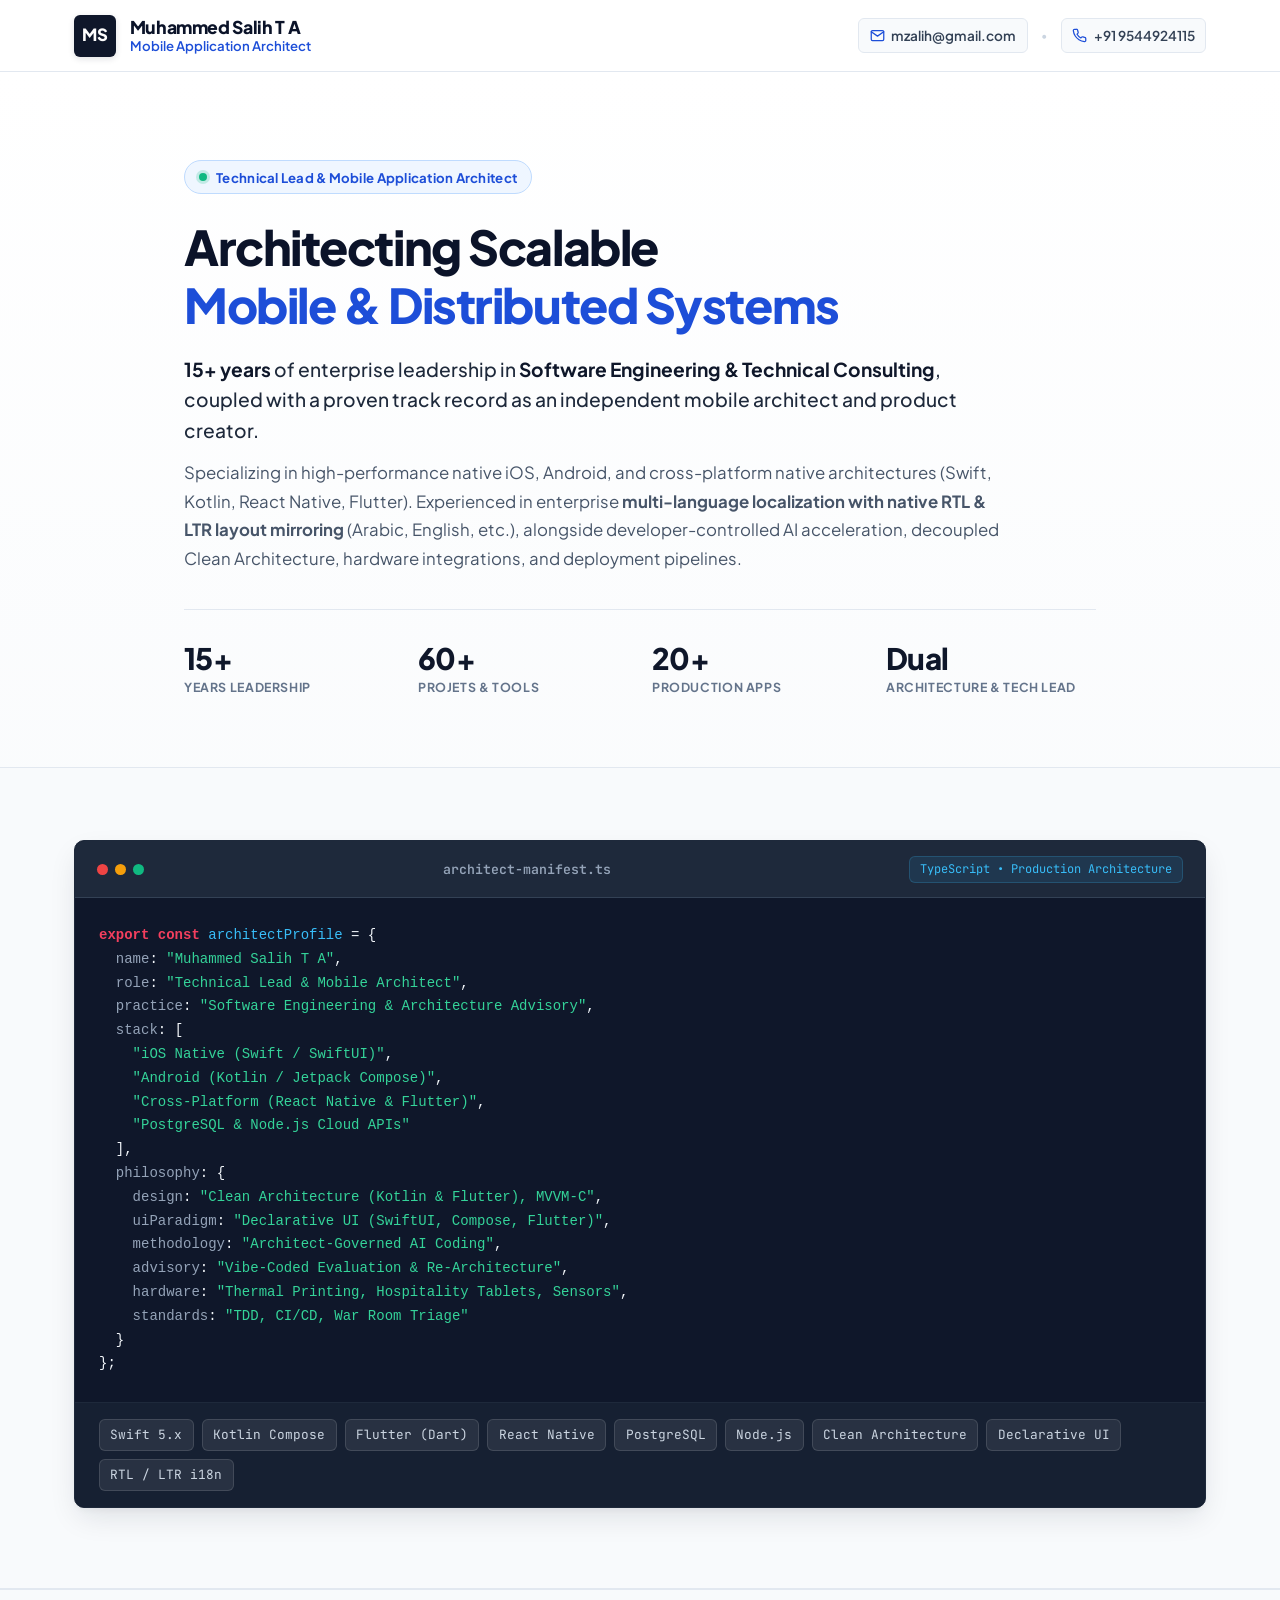
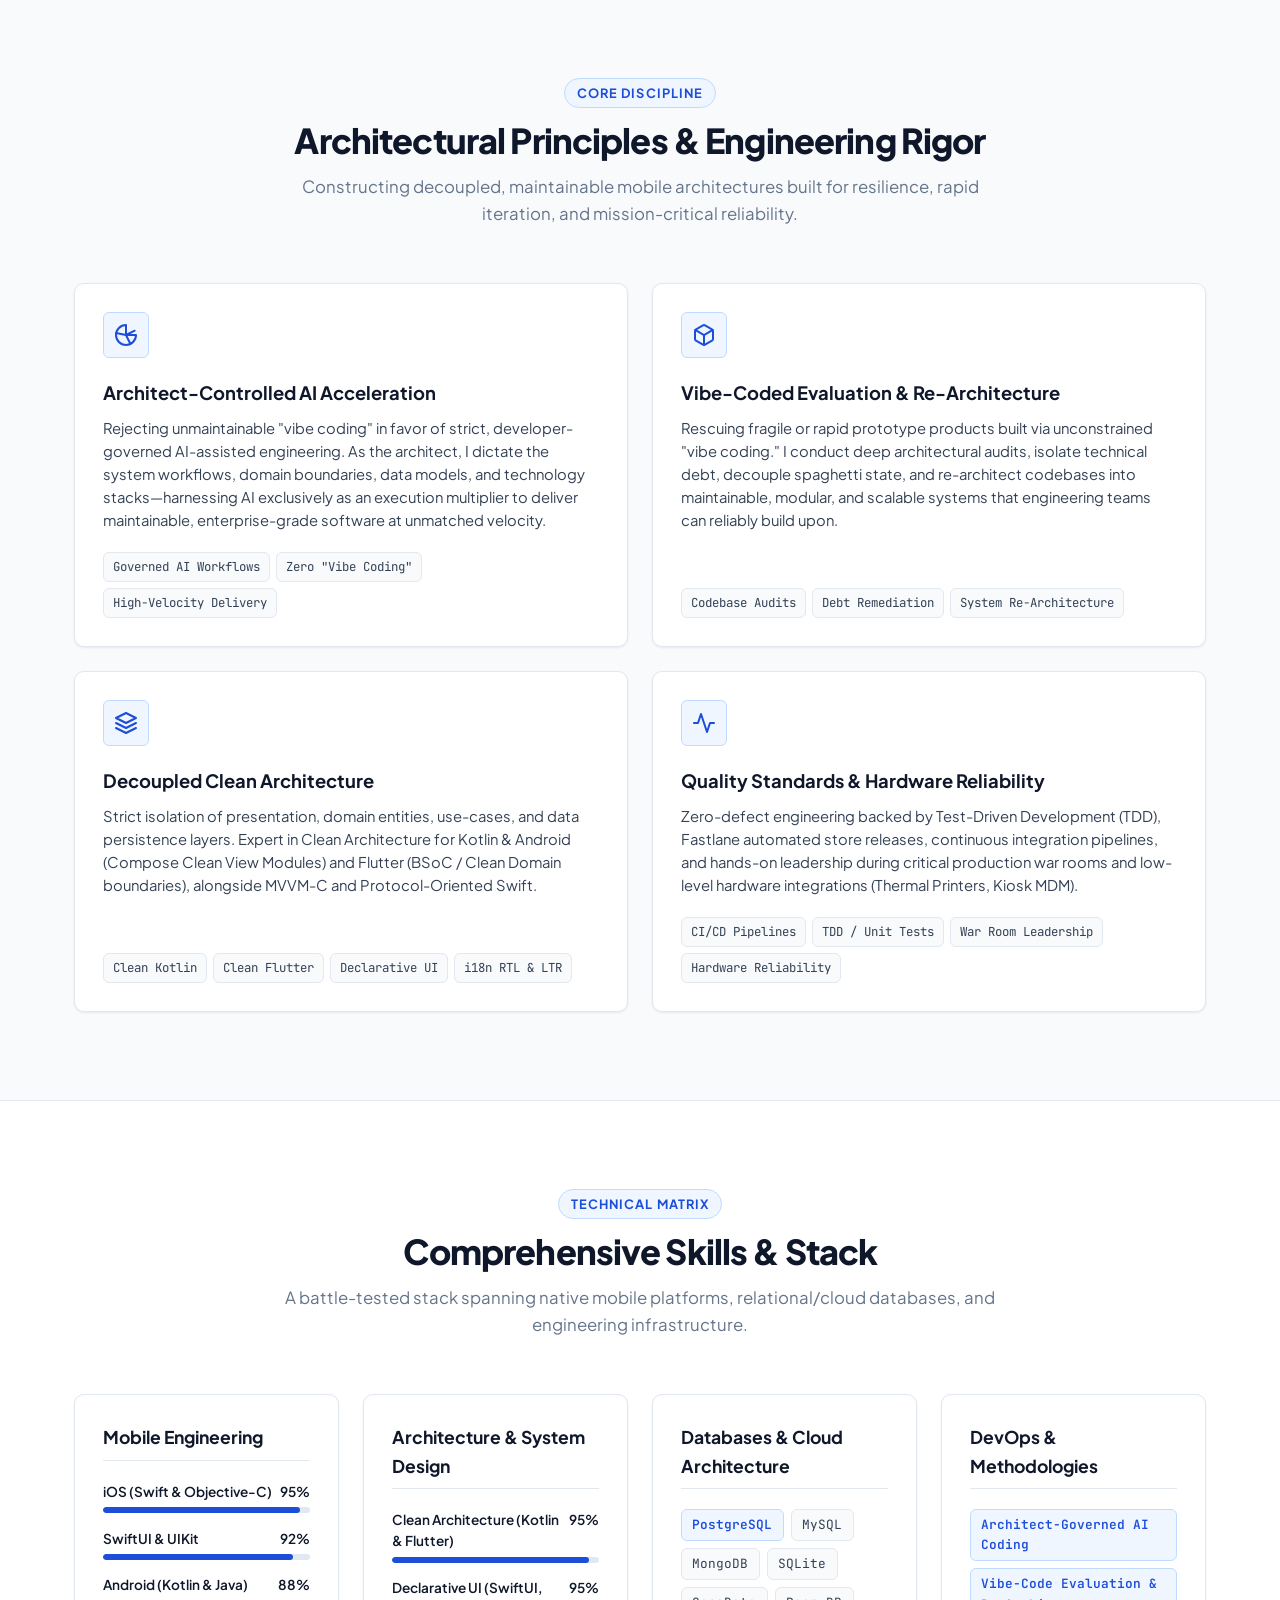
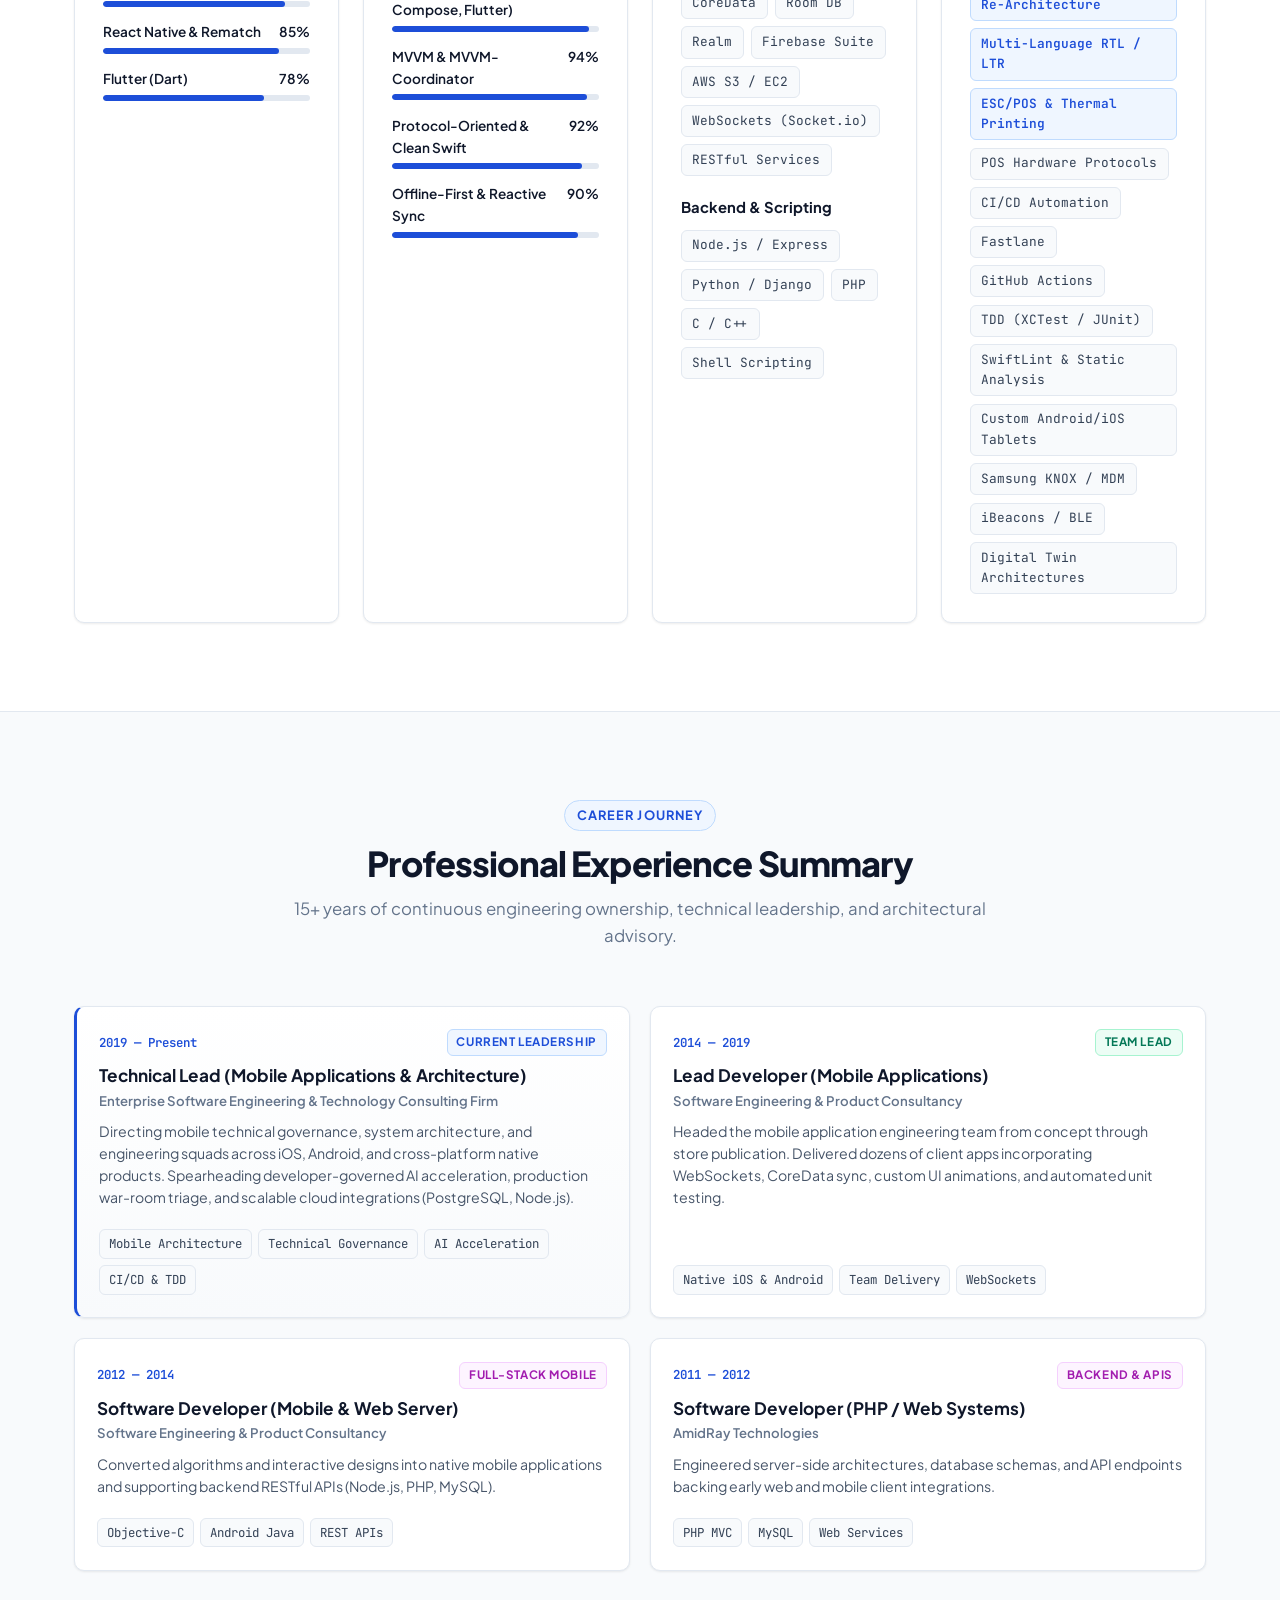
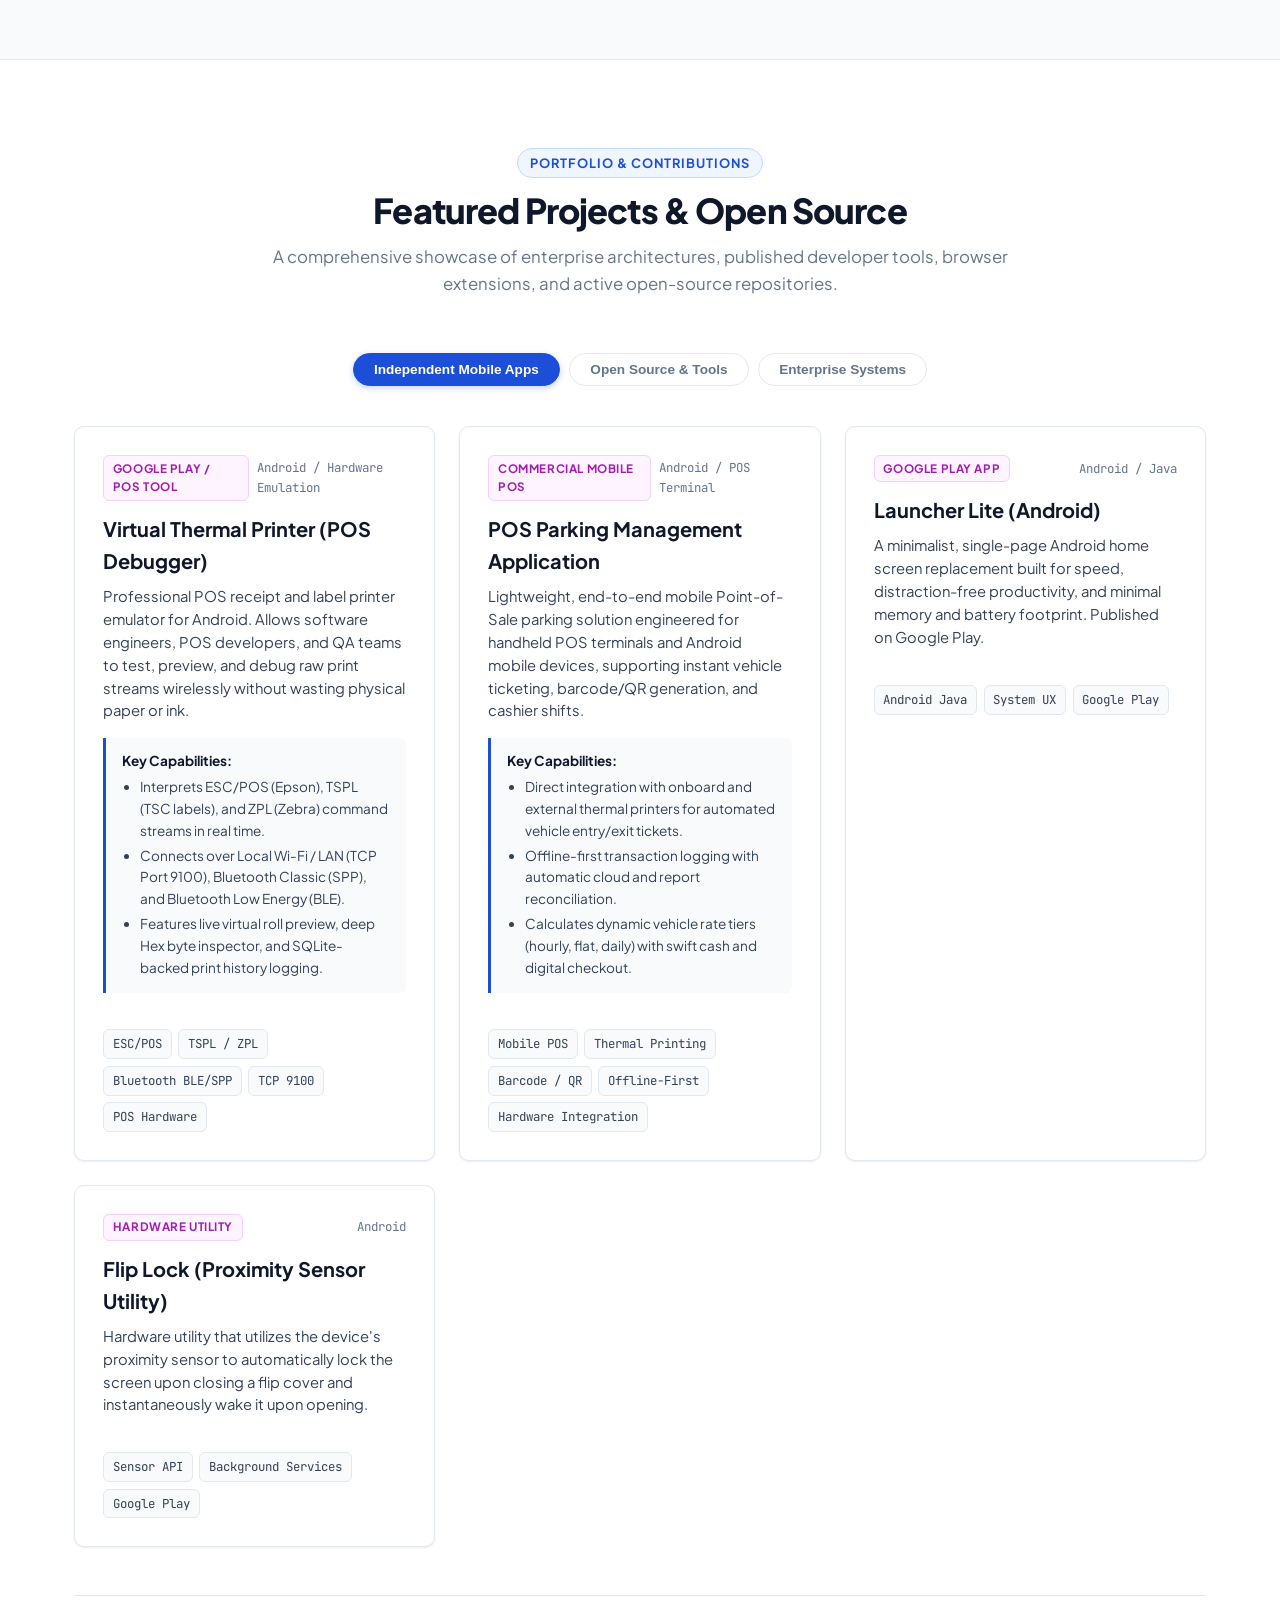
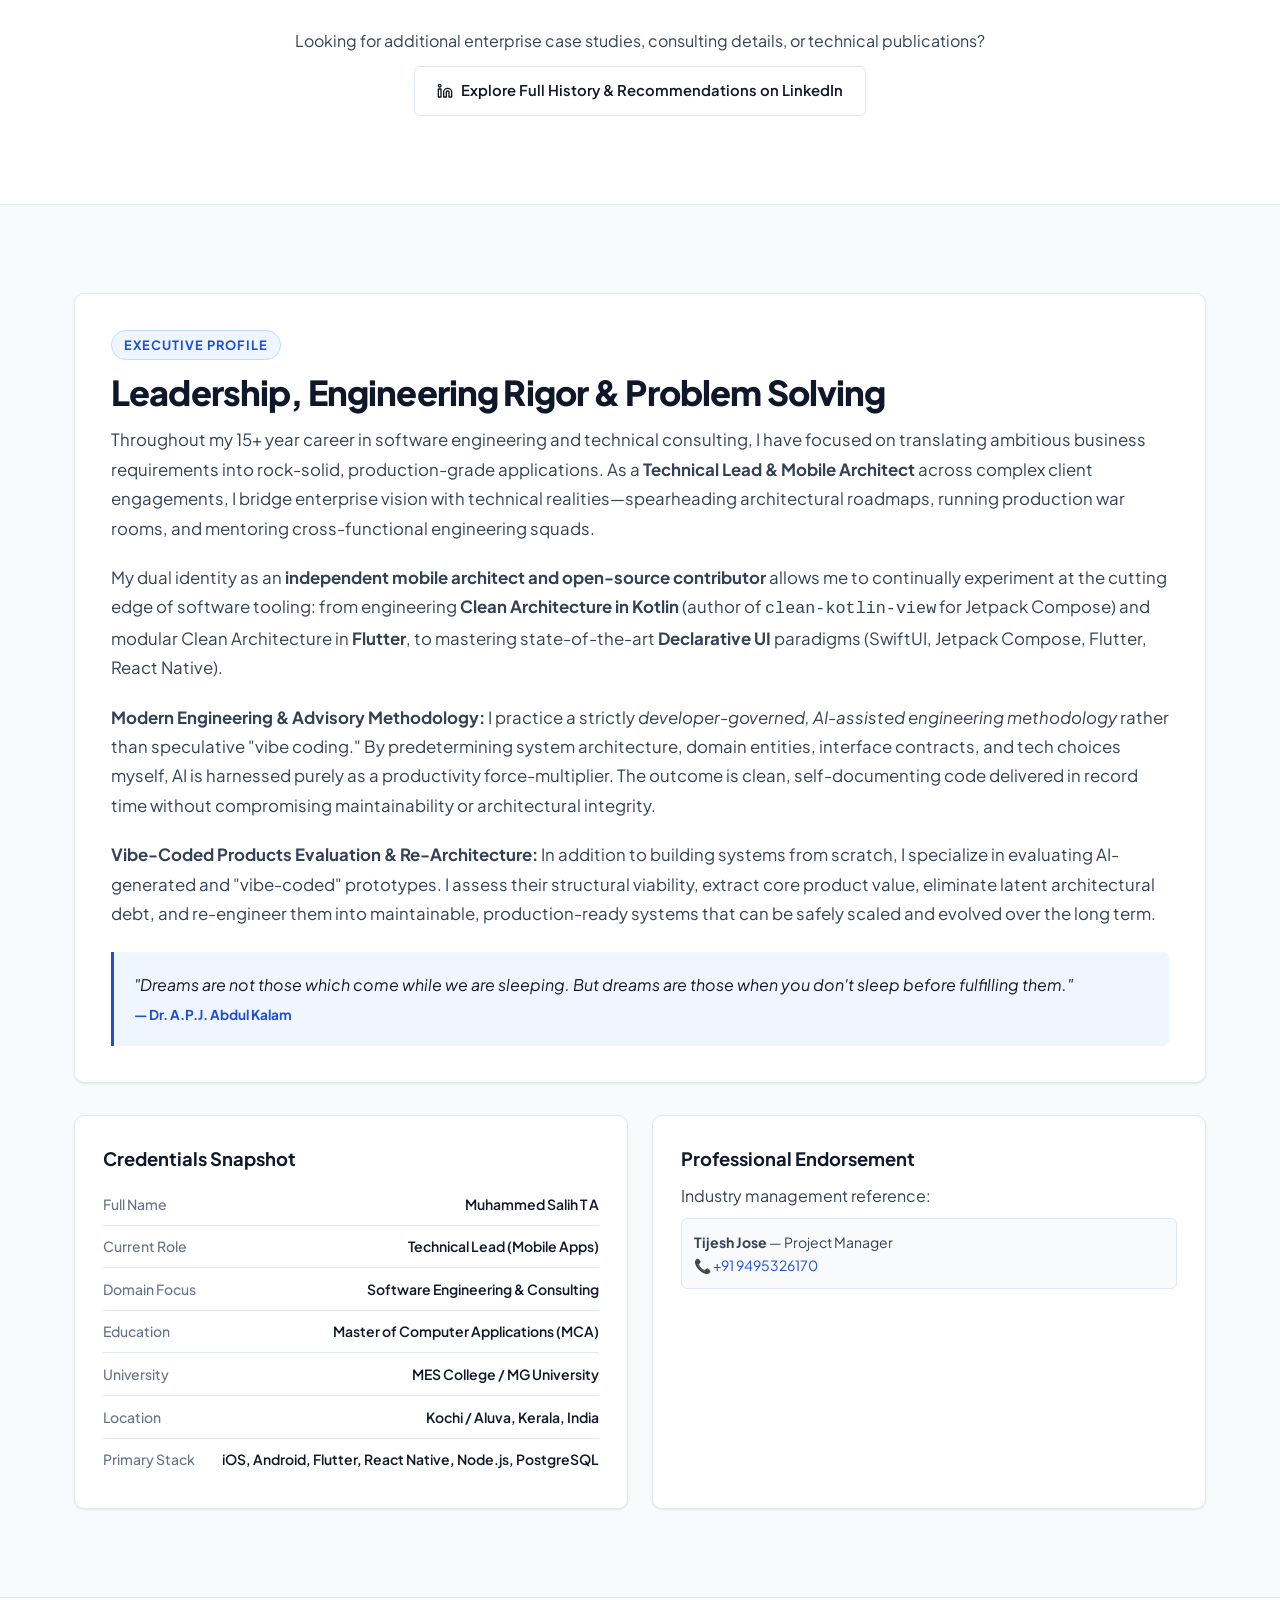
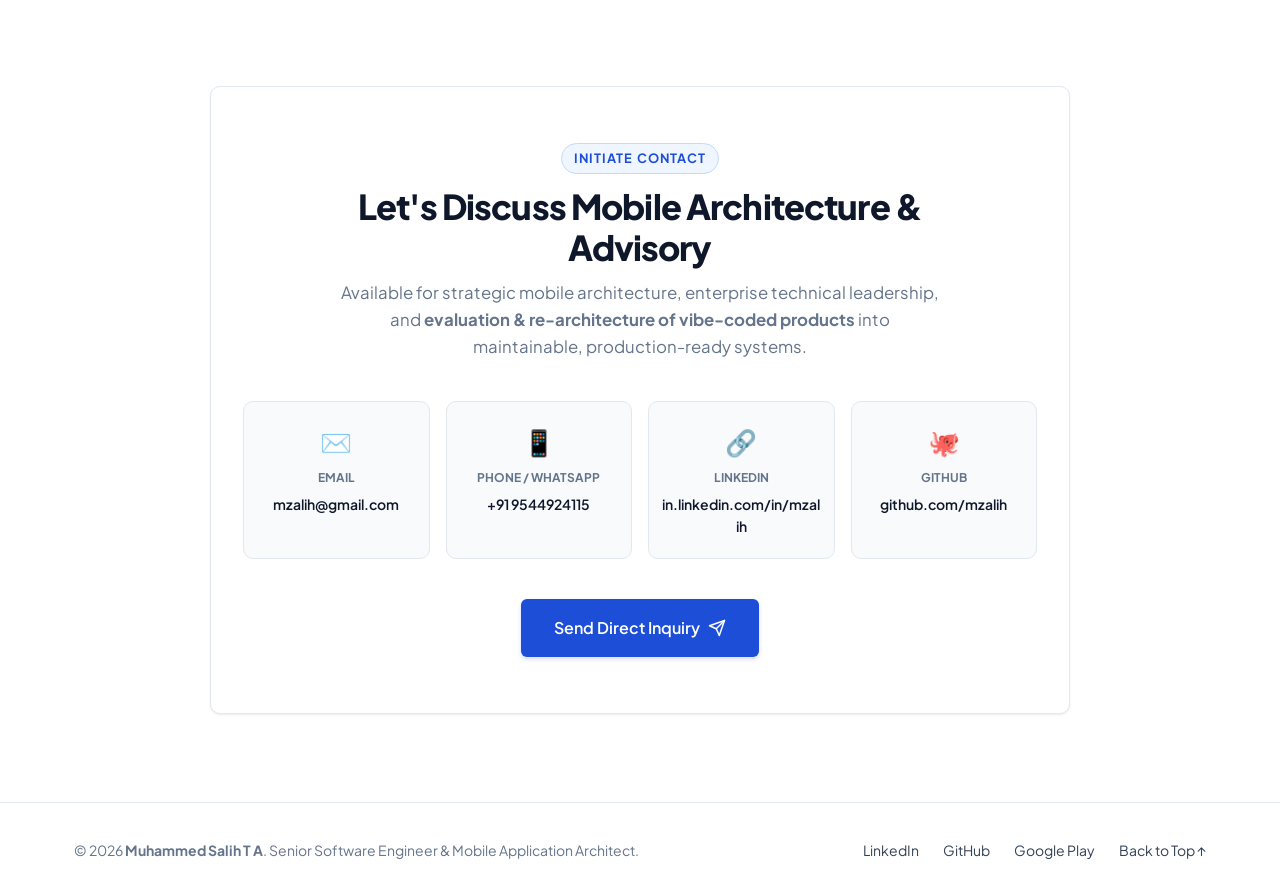
==== commit ecbff0ab: "Update Executive Profile to full width layout" ====
--- a/index.html
+++ b/index.html
@@ -934,90 +934,90 @@
     <!-- ABOUT & CREDENTIALS -->
     <section class="section bg-light" id="about">
       <div class="container">
-        <div class="about-grid">
-          <div class="card about-narrative">
-            <span class="section-tag">Executive Profile</span>
-            <h2 class="section-title">Leadership, Engineering Rigor & Problem Solving</h2>
-            <div class="prose">
-              <p>
-                Throughout my 15+ year career in software engineering and technical consulting, I have focused on
-                translating ambitious business requirements into rock-solid, production-grade applications. As a
-                <strong>Technical Lead & Mobile Architect</strong> across complex client engagements, I bridge
-                enterprise vision with technical realities—spearheading architectural roadmaps, running production war
-                rooms, and mentoring cross-functional engineering squads.
-              </p>
-              <p>
-                My dual identity as an <strong>independent mobile architect and open-source contributor</strong> allows
-                me to continually experiment at the cutting edge of software tooling: from engineering <strong>Clean
-                  Architecture in Kotlin</strong> (author of <code>clean-kotlin-view</code> for Jetpack Compose) and
-                modular Clean Architecture in <strong>Flutter</strong>, to mastering state-of-the-art
-                <strong>Declarative UI</strong> paradigms (SwiftUI, Jetpack Compose, Flutter, React Native).
-              </p>
-              <p>
-                <strong>Modern Engineering & Advisory Methodology:</strong> I practice a strictly
-                <em>developer-governed, AI-assisted engineering methodology</em> rather than speculative "vibe coding."
-                By predetermining system architecture, domain entities, interface contracts, and tech choices myself, AI
-                is harnessed purely as a productivity force-multiplier. The outcome is clean, self-documenting code
-                delivered in record time without compromising maintainability or architectural integrity.
-              </p>
-              <p>
-                <strong>Vibe-Coded Products Evaluation & Re-Architecture:</strong> In addition to building systems from
-                scratch, I specialize in evaluating AI-generated and "vibe-coded" prototypes. I assess their structural
-                viability, extract core product value, eliminate latent architectural debt, and re-engineer them into
-                maintainable, production-ready systems that can be safely scaled and evolved over the long term.
-              </p>
-              <blockquote class="quote-box">
-                "Dreams are not those which come while we are sleeping. But dreams are those when you don't sleep before
-                fulfilling them."
-                <cite>— Dr. A.P.J. Abdul Kalam</cite>
-              </blockquote>
-            </div>
-          </div>
-
-          <div class="about-meta-panel">
-            <div class="card info-card">
-              <h3 class="card-heading">Credentials Snapshot</h3>
-              <ul class="meta-list">
-                <li>
-                  <span class="meta-label">Full Name</span>
-                  <span class="meta-val">Muhammed Salih T A</span>
-                </li>
-                <li>
-                  <span class="meta-label">Current Role</span>
-                  <span class="meta-val">Technical Lead (Mobile Apps)</span>
-                </li>
-                <li>
-                  <span class="meta-label">Domain Focus</span>
-                  <span class="meta-val">Software Engineering & Consulting</span>
-                </li>
-                <li>
-                  <span class="meta-label">Education</span>
-                  <span class="meta-val">Master of Computer Applications (MCA)</span>
-                </li>
-                <li>
-                  <span class="meta-label">University</span>
-                  <span class="meta-val">MES College / MG University</span>
-                </li>
-                <li>
-                  <span class="meta-label">Location</span>
-                  <span class="meta-val">Kochi / Aluva, Kerala, India</span>
-                </li>
-                <li>
-                  <span class="meta-label">Primary Stack</span>
-                  <span class="meta-val">iOS, Android, Flutter, React Native, Node.js, PostgreSQL</span>
-                </li>
-              </ul>
-            </div>
-
-            <div class="card info-card">
-              <h3 class="card-heading">Professional Endorsement</h3>
-              <p class="text-sm text-muted">
-                Industry management reference:
-              </p>
-              <div class="endorsement-item">
-                <strong>Tijesh Jose</strong> — Project Manager <br />
-                <span class="text-primary text-sm">📞 +91 9495326170</span>
-              </div>
+        <!-- Full-Width Executive Profile Narrative -->
+        <div class="card about-narrative about-narrative-full">
+          <span class="section-tag">Executive Profile</span>
+          <h2 class="section-title">Leadership, Engineering Rigor & Problem Solving</h2>
+          <div class="prose">
+            <p>
+              Throughout my 15+ year career in software engineering and technical consulting, I have focused on
+              translating ambitious business requirements into rock-solid, production-grade applications. As a
+              <strong>Technical Lead & Mobile Architect</strong> across complex client engagements, I bridge
+              enterprise vision with technical realities—spearheading architectural roadmaps, running production war
+              rooms, and mentoring cross-functional engineering squads.
+            </p>
+            <p>
+              My dual identity as an <strong>independent mobile architect and open-source contributor</strong> allows
+              me to continually experiment at the cutting edge of software tooling: from engineering <strong>Clean
+                Architecture in Kotlin</strong> (author of <code>clean-kotlin-view</code> for Jetpack Compose) and
+              modular Clean Architecture in <strong>Flutter</strong>, to mastering state-of-the-art
+              <strong>Declarative UI</strong> paradigms (SwiftUI, Jetpack Compose, Flutter, React Native).
+            </p>
+            <p>
+              <strong>Modern Engineering & Advisory Methodology:</strong> I practice a strictly
+              <em>developer-governed, AI-assisted engineering methodology</em> rather than speculative "vibe coding."
+              By predetermining system architecture, domain entities, interface contracts, and tech choices myself, AI
+              is harnessed purely as a productivity force-multiplier. The outcome is clean, self-documenting code
+              delivered in record time without compromising maintainability or architectural integrity.
+            </p>
+            <p>
+              <strong>Vibe-Coded Products Evaluation & Re-Architecture:</strong> In addition to building systems from
+              scratch, I specialize in evaluating AI-generated and "vibe-coded" prototypes. I assess their structural
+              viability, extract core product value, eliminate latent architectural debt, and re-engineer them into
+              maintainable, production-ready systems that can be safely scaled and evolved over the long term.
+            </p>
+            <blockquote class="quote-box">
+              "Dreams are not those which come while we are sleeping. But dreams are those when you don't sleep before
+              fulfilling them."
+              <cite>— Dr. A.P.J. Abdul Kalam</cite>
+            </blockquote>
+          </div>
+        </div>
+
+        <!-- Credentials & Endorsement Row -->
+        <div class="grid grid-2 about-subgrid">
+          <div class="card info-card">
+            <h3 class="card-heading">Credentials Snapshot</h3>
+            <ul class="meta-list">
+              <li>
+                <span class="meta-label">Full Name</span>
+                <span class="meta-val">Muhammed Salih T A</span>
+              </li>
+              <li>
+                <span class="meta-label">Current Role</span>
+                <span class="meta-val">Technical Lead (Mobile Apps)</span>
+              </li>
+              <li>
+                <span class="meta-label">Domain Focus</span>
+                <span class="meta-val">Software Engineering & Consulting</span>
+              </li>
+              <li>
+                <span class="meta-label">Education</span>
+                <span class="meta-val">Master of Computer Applications (MCA)</span>
+              </li>
+              <li>
+                <span class="meta-label">University</span>
+                <span class="meta-val">MES College / MG University</span>
+              </li>
+              <li>
+                <span class="meta-label">Location</span>
+                <span class="meta-val">Kochi / Aluva, Kerala, India</span>
+              </li>
+              <li>
+                <span class="meta-label">Primary Stack</span>
+                <span class="meta-val">iOS, Android, Flutter, React Native, Node.js, PostgreSQL</span>
+              </li>
+            </ul>
+          </div>
+
+          <div class="card info-card">
+            <h3 class="card-heading">Professional Endorsement</h3>
+            <p class="text-sm text-muted">
+              Industry management reference:
+            </p>
+            <div class="endorsement-item">
+              <strong>Tijesh Jose</strong> — Project Manager <br />
+              <span class="text-primary text-sm">📞 +91 9495326170</span>
             </div>
           </div>
         </div>
--- a/styles.css
+++ b/styles.css
@@ -947,20 +947,23 @@
 }
 
 /* About Section */
-.about-grid {
-  display: grid;
-  grid-template-columns: 1.35fr 1fr;
-  gap: 2rem;
-}
-
 .about-narrative {
   padding: 2.25rem;
 }
 
+.about-narrative-full {
+  width: 100%;
+  margin-bottom: 2rem;
+}
+
+.about-subgrid {
+  gap: 1.5rem;
+}
+
 .prose p {
-  font-size: 1rem;
+  font-size: 1.05rem;
   color: var(--text-body);
-  line-height: 1.7;
+  line-height: 1.75;
   margin-bottom: 1.25rem;
 }
 
